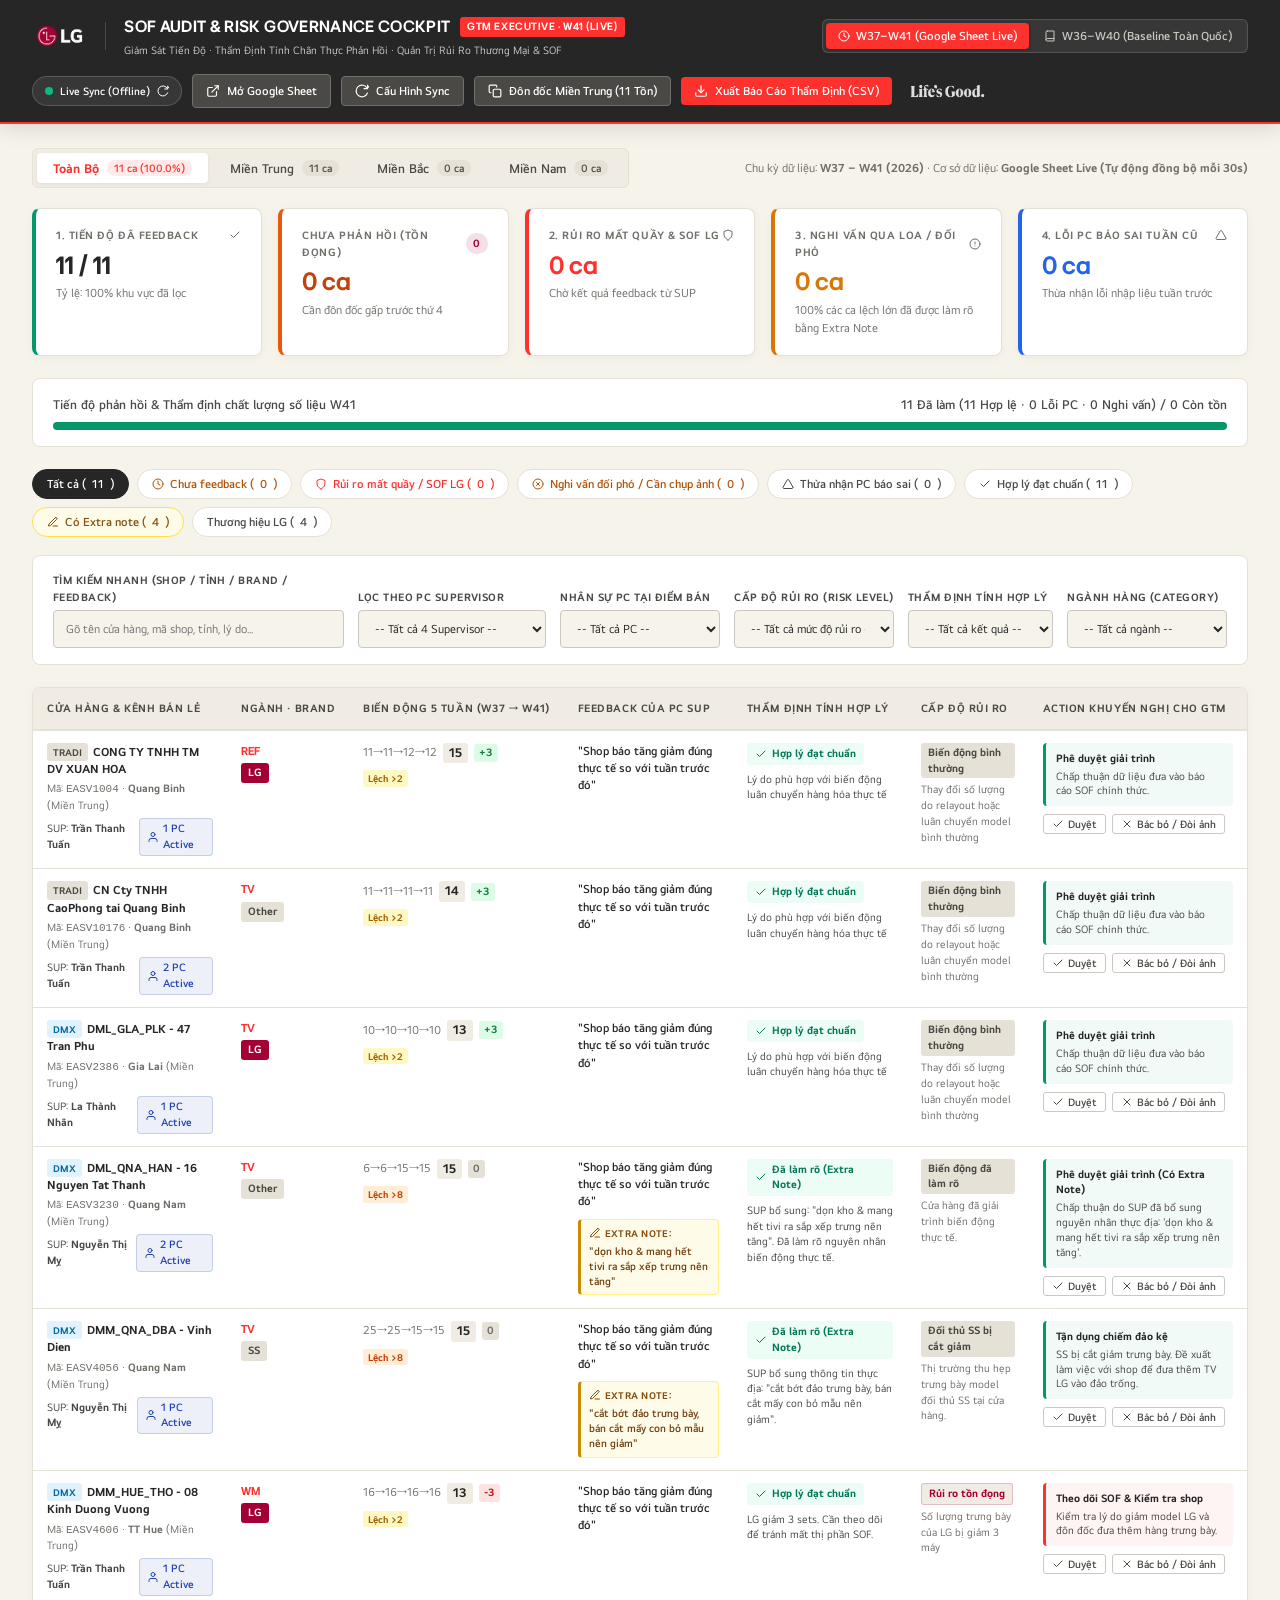
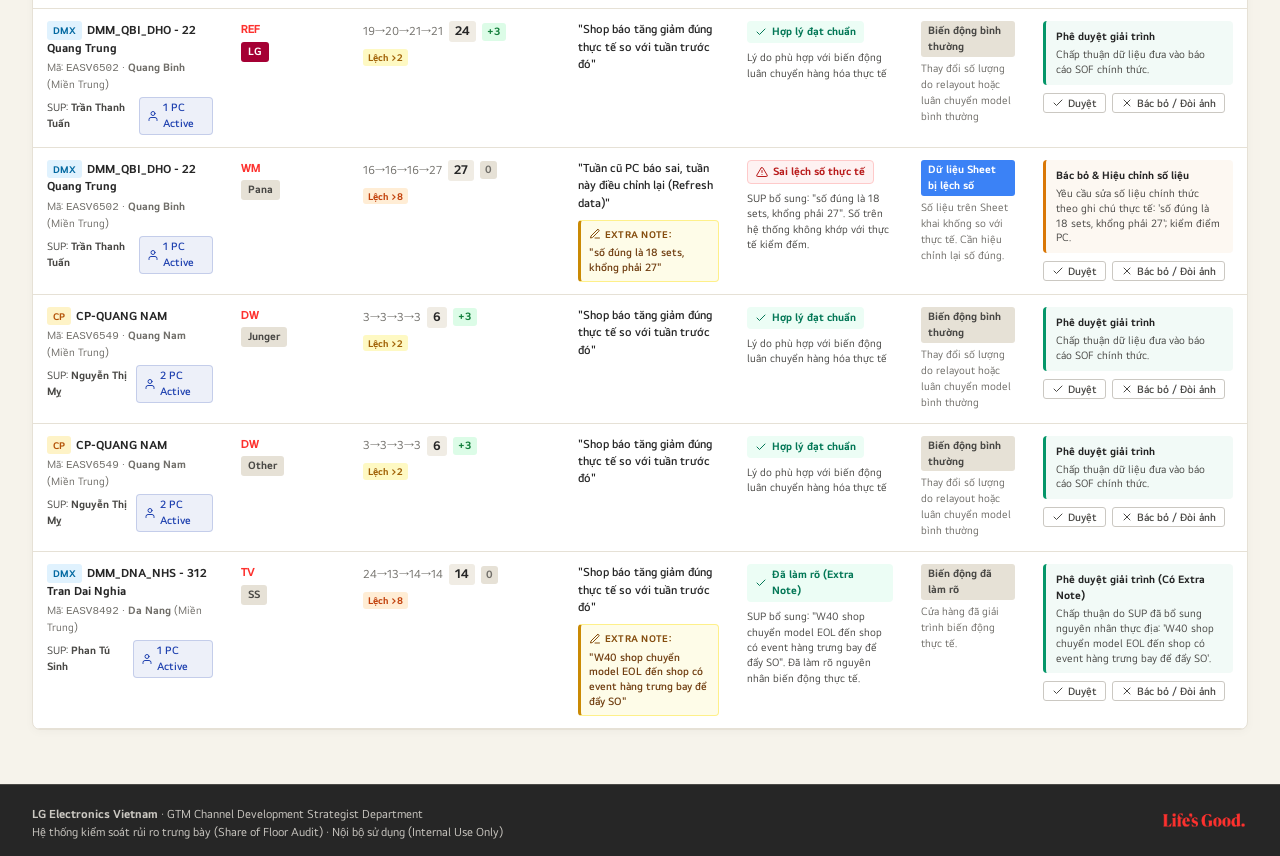
==== app/index.html @ 9df1f2c1 "feat: initial commit of SOF Audit & Risk Governance Cockpit" ====
<!DOCTYPE html>
<html lang="vi">
<head>
  <meta charset="UTF-8">
  <meta name="viewport" content="width=device-width, initial-scale=1.0">
  <title>LG Electronics · SOF Audit & Risk Governance Cockpit</title>
  <link rel="stylesheet" href="assets/lg-tokens.css">
  <style>
    /* -------------------------------------------------------------
       LG Electronics Brand Identity System (BI V5.2)
       Strict implementation based on .agents/skills/lg-brand/
       ------------------------------------------------------------- */

    *, *::before, *::after {
      box-sizing: border-box;
      margin: 0;
      padding: 0;
    }

    body {
      font-family: "LG EI Text", sans-serif;
      background-color: var(--lg-warm-gray-07);
      color: var(--lg-warm-gray-01);
      line-height: 1.5;
      -webkit-font-smoothing: antialiased;
      min-height: 100vh;
      display: flex;
      flex-direction: column;
    }

    /* SVG Icon Utility */
    .icon {
      display: inline-block;
      width: 14px;
      height: 14px;
      stroke-width: 2;
      stroke: currentColor;
      fill: none;
      stroke-linecap: round;
      stroke-linejoin: round;
      vertical-align: middle;
      flex-shrink: 0;
    }

    .icon-sm { width: 12px; height: 12px; }
    .icon-lg { width: 18px; height: 18px; }

    .spinning {
      animation: spin 0.8s linear infinite;
    }

    @keyframes spin {
      100% { transform: rotate(360deg); }
    }

    /* Top Brand Navigation Bar */
    .brand-navbar {
      background: var(--lg-warm-gray-01);
      color: var(--lg-white);
      padding: 14px 32px;
      display: flex;
      align-items: center;
      justify-content: space-between;
      border-bottom: 2px solid var(--lg-active-red);
      position: sticky;
      top: 0;
      z-index: 100;
      box-shadow: 0 4px 20px rgba(0, 0, 0, 0.12);
      gap: 16px;
      flex-wrap: wrap;
    }

    .brand-logo-area {
      display: flex;
      align-items: center;
      gap: 18px;
    }

    .brand-logo-area img.logo-img {
      height: 30px;
      width: auto;
      object-fit: contain;
    }

    .brand-divider {
      width: 1px;
      height: 28px;
      background: var(--lg-warm-gray-03);
      opacity: 0.5;
    }

    .brand-title-group h1 {
      font-family: "LG EI Headline", sans-serif;
      font-size: 17px;
      font-weight: 700;
      letter-spacing: 0.02em;
      display: flex;
      align-items: center;
      gap: 10px;
      color: var(--lg-white);
    }

    .brand-tag {
      background: var(--lg-active-red);
      color: var(--lg-white);
      font-family: "LG EI Headline", sans-serif;
      font-size: 11px;
      font-weight: 700;
      padding: 2px 7px;
      border-radius: 3px;
      text-transform: uppercase;
      letter-spacing: 0.05em;
    }

    .brand-subtitle {
      font-size: 11px;
      color: var(--lg-warm-gray-04);
      margin-top: 2px;
      font-weight: 400;
    }

    /* Cycle Switcher in Navbar */
    .cycle-switcher {
      display: flex;
      align-items: center;
      background: rgba(255, 255, 255, 0.08);
      border: 1px solid rgba(255, 255, 255, 0.15);
      border-radius: 6px;
      padding: 3px;
      gap: 3px;
    }

    .cycle-btn {
      padding: 6px 12px;
      font-size: 12px;
      font-weight: 600;
      border: none;
      background: transparent;
      color: var(--lg-warm-gray-04);
      border-radius: 4px;
      cursor: pointer;
      display: inline-flex;
      align-items: center;
      gap: 6px;
      transition: all 0.18s;
      font-family: "LG EI Text", sans-serif;
    }

    .cycle-btn:hover {
      color: var(--lg-white);
    }

    .cycle-btn.active {
      background: var(--lg-active-red);
      color: var(--lg-white);
      box-shadow: 0 1px 4px rgba(0, 0, 0, 0.25);
    }

    /* Real-Time Live Sync Badge */
    .live-sync-indicator {
      display: inline-flex;
      align-items: center;
      gap: 7px;
      background: rgba(255, 255, 255, 0.08);
      border: 1px solid rgba(255, 255, 255, 0.18);
      padding: 6px 12px;
      border-radius: 20px;
      font-size: 11px;
      font-weight: 600;
      color: var(--lg-white);
      cursor: pointer;
      transition: all 0.2s ease;
      user-select: none;
    }

    .live-sync-indicator:hover {
      background: rgba(255, 255, 255, 0.16);
      border-color: rgba(255, 255, 255, 0.3);
    }

    .live-pulse {
      width: 8px;
      height: 8px;
      background-color: #10b981;
      border-radius: 50%;
      display: inline-block;
      box-shadow: 0 0 0 0 rgba(16, 185, 129, 0.7);
      animation: pulse-green 2s infinite;
    }

    .live-pulse.syncing {
      background-color: #f59e0b;
      box-shadow: 0 0 0 0 rgba(245, 158, 11, 0.7);
    }

    @keyframes pulse-green {
      0% { transform: scale(0.95); box-shadow: 0 0 0 0 rgba(16, 185, 129, 0.7); }
      70% { transform: scale(1); box-shadow: 0 0 0 6px rgba(16, 185, 129, 0); }
      100% { transform: scale(0.95); box-shadow: 0 0 0 0 rgba(16, 185, 129, 0); }
    }

    .top-actions {
      display: flex;
      align-items: center;
      gap: 10px;
      flex-wrap: wrap;
    }

    .nav-slogan {
      height: 18px;
      width: auto;
      object-fit: contain;
      opacity: 0.85;
      margin-left: 6px;
    }

    .btn {
      display: inline-flex;
      align-items: center;
      gap: 7px;
      padding: 7px 13px;
      font-size: 12px;
      font-weight: 600;
      border-radius: 4px;
      cursor: pointer;
      border: none;
      transition: all 0.18s ease;
      font-family: "LG EI Text", sans-serif;
      white-space: nowrap;
      text-decoration: none;
    }

    .btn-primary {
      background: var(--lg-active-red);
      color: var(--lg-white);
    }

    .btn-primary:hover {
      background: #e02421;
    }

    .btn-secondary {
      background: var(--lg-warm-gray-02);
      color: var(--lg-white);
      border: 1px solid var(--lg-warm-gray-03);
    }

    .btn-secondary:hover {
      background: var(--lg-warm-gray-03);
    }

    .btn-outline {
      background: transparent;
      border: 1px solid var(--lg-warm-gray-04);
      color: var(--lg-warm-gray-01);
    }

    .btn-outline:hover {
      background: var(--lg-warm-gray-06);
    }

    /* Main Content Container */
    .container {
      max-width: 1600px;
      width: 100%;
      margin: 0 auto;
      padding: 24px 32px;
      flex: 1;
    }

    /* Regional Progress & Tabs Bar */
    .region-header-row {
      display: flex;
      justify-content: space-between;
      align-items: center;
      margin-bottom: 20px;
      flex-wrap: wrap;
      gap: 16px;
    }

    .region-tabs {
      display: flex;
      gap: 6px;
      background: var(--lg-warm-gray-06);
      padding: 4px;
      border-radius: 6px;
      border: 1px solid var(--lg-warm-gray-05);
    }

    .region-tab-btn {
      padding: 7px 16px;
      font-size: 13px;
      font-weight: 600;
      border-radius: 4px;
      border: none;
      background: transparent;
      color: var(--lg-warm-gray-02);
      cursor: pointer;
      transition: all 0.18s;
      display: flex;
      align-items: center;
      gap: 8px;
      font-family: "LG EI Text", sans-serif;
    }

    .region-tab-btn:hover {
      color: var(--lg-warm-gray-01);
    }

    .region-tab-btn.active {
      background: var(--lg-white);
      color: var(--lg-active-red);
      box-shadow: 0 1px 4px rgba(0, 0, 0, 0.06);
      font-weight: 700;
    }

    .badge-count {
      padding: 2px 7px;
      border-radius: 10px;
      font-size: 11px;
      background: var(--lg-warm-gray-05);
      color: var(--lg-warm-gray-02);
      font-weight: 600;
    }

    .region-tab-btn.active .badge-count {
      background: rgba(253, 49, 46, 0.1);
      color: var(--lg-active-red);
    }

    .badge-alert {
      background: rgba(165, 0, 52, 0.12);
      color: var(--lg-red);
      font-weight: 700;
    }

    /* 4 Governance Pillar KPI Cards */
    .kpi-grid {
      display: grid;
      grid-template-columns: repeat(auto-fit, minmax(230px, 1fr));
      gap: 16px;
      margin-bottom: 22px;
    }

    .kpi-card {
      background: var(--lg-white);
      border-radius: 8px;
      padding: 18px 20px;
      box-shadow: 0 2px 8px rgba(0, 0, 0, 0.04);
      border: 1px solid var(--lg-warm-gray-05);
      border-left: 4px solid var(--lg-warm-gray-04);
      transition: transform 0.18s, box-shadow 0.18s;
      cursor: pointer;
    }

    .kpi-card:hover {
      transform: translateY(-2px);
      box-shadow: 0 6px 16px rgba(0, 0, 0, 0.08);
    }

    .kpi-card.kpi-progress { border-left-color: #059669; }
    .kpi-card.kpi-pending { border-left-color: #ea580c; }
    .kpi-card.kpi-critical { border-left-color: var(--lg-active-red); }
    .kpi-card.kpi-suspicious { border-left-color: #d97706; }
    .kpi-card.kpi-pc-error { border-left-color: #2563eb; }

    .kpi-label {
      font-size: 11px;
      text-transform: uppercase;
      font-weight: 700;
      color: var(--lg-warm-gray-03);
      letter-spacing: 0.05em;
      display: flex;
      justify-content: space-between;
      align-items: center;
      margin-bottom: 8px;
    }

    .kpi-value {
      font-family: "LG EI Headline", sans-serif;
      font-size: 26px;
      font-weight: 700;
      color: var(--lg-warm-gray-01);
      line-height: 1.1;
      margin-bottom: 4px;
    }

    .kpi-subtext {
      font-size: 12px;
      color: var(--lg-warm-gray-03);
    }

    /* Overall Progress Bar */
    .progress-section {
      background: var(--lg-white);
      border: 1px solid var(--lg-warm-gray-05);
      border-radius: 8px;
      padding: 16px 20px;
      margin-bottom: 22px;
    }

    .progress-header {
      display: flex;
      justify-content: space-between;
      align-items: center;
      font-size: 13px;
      font-weight: 600;
      margin-bottom: 8px;
      color: var(--lg-warm-gray-02);
    }

    .progress-bar-bg {
      height: 8px;
      background: var(--lg-warm-gray-05);
      border-radius: 4px;
      overflow: hidden;
      display: flex;
    }

    .progress-bar-fill-done {
      background: #059669;
      height: 100%;
      transition: width 0.4s ease;
    }

    .progress-bar-fill-suspicious {
      background: #d97706;
      height: 100%;
      transition: width 0.4s ease;
    }

    /* Quick Filter Action Pills */
    .quick-pills-row {
      display: flex;
      gap: 8px;
      margin-bottom: 18px;
      flex-wrap: wrap;
      align-items: center;
    }

    .pill-btn {
      padding: 7px 14px;
      border-radius: 20px;
      font-size: 12px;
      font-weight: 600;
      background: var(--lg-white);
      border: 1px solid var(--lg-warm-gray-05);
      color: var(--lg-warm-gray-02);
      cursor: pointer;
      display: inline-flex;
      align-items: center;
      gap: 6px;
      transition: all 0.16s ease;
      font-family: "LG EI Text", sans-serif;
    }

    .pill-btn:hover {
      border-color: var(--lg-warm-gray-03);
      color: var(--lg-warm-gray-01);
    }

    .pill-btn.active {
      background: var(--lg-warm-gray-01);
      color: var(--lg-white);
      border-color: var(--lg-warm-gray-01);
    }

    .pill-warning { color: #b45309; }
    .pill-danger { color: var(--lg-active-red); }

    /* Filter Controls Section */
    .filter-panel {
      background: var(--lg-white);
      border: 1px solid var(--lg-warm-gray-05);
      border-radius: 8px;
      padding: 16px 20px;
      margin-bottom: 22px;
      display: grid;
      grid-template-columns: 2fr 1.3fr 1.1fr 1.1fr 1fr 1.1fr;
      gap: 14px;
      align-items: end;
    }

    .filter-group {
      display: flex;
      flex-direction: column;
      gap: 5px;
    }

    .filter-label {
      font-size: 11px;
      font-weight: 700;
      color: var(--lg-warm-gray-02);
      text-transform: uppercase;
      letter-spacing: 0.04em;
    }

    .filter-input, .filter-select {
      height: 38px;
      padding: 0 12px;
      border: 1px solid var(--lg-warm-gray-04);
      border-radius: 4px;
      font-size: 12px;
      font-family: "LG EI Text", sans-serif;
      background: var(--lg-warm-gray-07);
      color: var(--lg-warm-gray-01);
      outline: none;
      transition: border-color 0.18s;
      width: 100%;
    }

    .filter-input:focus, .filter-select:focus {
      border-color: var(--lg-active-red);
      background: var(--lg-white);
    }

    /* Sup Focus Banner */
    .sup-focus-banner {
      background: linear-gradient(135deg, var(--lg-warm-gray-01) 0%, #3a3937 100%);
      color: var(--lg-white);
      padding: 16px 22px;
      border-radius: 8px;
      margin-bottom: 20px;
      display: none;
      justify-content: space-between;
      align-items: center;
      border-left: 5px solid var(--lg-active-red);
      gap: 16px;
      flex-wrap: wrap;
    }

    .sup-focus-banner h2 {
      font-family: "LG EI Headline", sans-serif;
      font-size: 16px;
      font-weight: 700;
      display: flex;
      align-items: center;
      gap: 10px;
    }

    .sup-focus-banner p {
      font-size: 12px;
      color: var(--lg-warm-gray-04);
      margin-top: 3px;
    }

    .sup-action-buttons {
      display: flex;
      gap: 10px;
    }

    /* Main Table */
    .table-container {
      background: var(--lg-white);
      border: 1px solid var(--lg-warm-gray-05);
      border-radius: 8px;
      overflow: hidden;
      box-shadow: 0 2px 10px rgba(0, 0, 0, 0.03);
    }

    .action-table {
      width: 100%;
      border-collapse: collapse;
      font-size: 12px;
      text-align: left;
    }

    .action-table thead th {
      background: var(--lg-warm-gray-06);
      color: var(--lg-warm-gray-02);
      font-size: 11px;
      text-transform: uppercase;
      font-weight: 700;
      letter-spacing: 0.05em;
      padding: 12px 14px;
      border-bottom: 2px solid var(--lg-warm-gray-05);
      white-space: nowrap;
    }

    .action-table tbody tr {
      border-bottom: 1px solid var(--lg-warm-gray-05);
      transition: background-color 0.15s;
    }

    .action-table tbody tr:hover {
      background-color: var(--lg-warm-gray-07);
    }

    .action-table td {
      padding: 12px 14px;
      vertical-align: top;
      color: var(--lg-warm-gray-01);
      line-height: 1.45;
    }

    .row-critical {
      background-color: rgba(253, 49, 46, 0.03);
      border-left: 3px solid var(--lg-active-red);
    }

    .row-suspicious {
      background-color: rgba(217, 119, 6, 0.03);
      border-left: 3px solid #d97706;
    }

    /* Badges & Elements */
    .dealer-badge {
      display: inline-block;
      font-size: 10px;
      font-weight: 700;
      padding: 2px 6px;
      border-radius: 3px;
      margin-right: 5px;
      text-transform: uppercase;
      background: var(--lg-warm-gray-05);
      color: var(--lg-warm-gray-02);
    }

    .dealer-dmx { background: #e0f2fe; color: #0369a1; }
    .dealer-cp { background: #fef3c7; color: #b45309; }
    .dealer-mm { background: #fce7f3; color: #be185d; }
    .dealer-vhc { background: #ede9fe; color: #6d28d9; }

    .brand-pill {
      font-size: 11px;
      font-weight: 700;
      padding: 2px 7px;
      border-radius: 3px;
      display: inline-block;
    }

    .brand-lg {
      background: var(--lg-red);
      color: var(--lg-white);
    }

    .brand-competitor {
      background: var(--lg-warm-gray-05);
      color: var(--lg-warm-gray-02);
    }

    .badge-pc {
      display: inline-flex;
      align-items: center;
      gap: 4px;
      font-size: 11px;
      font-weight: 600;
      padding: 2px 7px;
      border-radius: 4px;
    }

    .badge-pc-active {
      background: rgba(30, 64, 175, 0.08);
      color: #1e40af;
      border: 1px solid rgba(30, 64, 175, 0.2);
    }

    .badge-pc-zero {
      background: var(--lg-warm-gray-06);
      color: var(--lg-warm-gray-03);
      border: 1px solid var(--lg-warm-gray-05);
    }

    .trend-numbers {
      font-family: "LG EI Text", monospace;
      font-size: 12px;
      color: var(--lg-warm-gray-02);
      display: flex;
      align-items: center;
      gap: 6px;
      margin-bottom: 4px;
    }

    .trend-history {
      color: var(--lg-warm-gray-03);
    }

    .trend-current {
      font-weight: 700;
      font-size: 13px;
      color: var(--lg-warm-gray-01);
      background: var(--lg-warm-gray-06);
      padding: 1px 6px;
      border-radius: 3px;
    }

    .delta-badge {
      font-size: 11px;
      font-weight: 700;
      padding: 1px 5px;
      border-radius: 3px;
    }

    .delta-drop { background: #fee2e2; color: #b91c1c; }
    .delta-gain { background: #dcfce7; color: #15803d; }
    .delta-neutral { background: var(--lg-warm-gray-05); color: var(--lg-warm-gray-03); }

    .flag-badge {
      display: inline-block;
      font-size: 10px;
      font-weight: 700;
      padding: 1px 5px;
      border-radius: 3px;
      margin-top: 3px;
    }

    .flag-zero { background: #fee2e2; color: #b91c1c; }
    .flag-diff8 { background: #ffedd5; color: #c2410c; }
    .flag-diff2 { background: #fef9c3; color: #a16207; }

    .tag-validity {
      display: inline-flex;
      align-items: center;
      gap: 5px;
      font-size: 11px;
      font-weight: 700;
      padding: 3px 8px;
      border-radius: 4px;
      margin-bottom: 4px;
    }

    .tag-plausible { background: #ecfdf5; color: #047857; }
    .tag-suspicious { background: #fffbeb; color: #b45309; border: 1px solid #fde68a; }
    .tag-pc-error { background: #fef2f2; color: #b91c1c; }
    .tag-pending { background: var(--lg-warm-gray-06); color: var(--lg-warm-gray-03); }

    .tag-risk {
      display: inline-flex;
      align-items: center;
      gap: 4px;
      font-size: 11px;
      font-weight: 700;
      padding: 2px 7px;
      border-radius: 3px;
    }

    .risk-p0 { background: var(--lg-active-red); color: var(--lg-white); }
    .risk-p1-comm { background: #ea580c; color: var(--lg-white); }
    .risk-p1-susp { background: #f59e0b; color: var(--lg-white); }
    .risk-p2-op { background: #3b82f6; color: var(--lg-white); }
    .risk-p3-norm { background: var(--lg-warm-gray-05); color: var(--lg-warm-gray-02); }

    .action-box {
      background: var(--lg-warm-gray-07);
      border-left: 3px solid var(--lg-warm-gray-04);
      padding: 8px 10px;
      border-radius: 4px;
      font-size: 11px;
    }

    .action-box.action-kam { border-left-color: var(--lg-active-red); background: rgba(253, 49, 46, 0.05); }
    .action-box.action-audit { border-left-color: #d97706; background: rgba(217, 119, 6, 0.05); }
    .action-box.action-coach { border-left-color: #2563eb; background: rgba(37, 99, 235, 0.05); }
    .action-box.action-push { border-left-color: #ea580c; background: rgba(234, 88, 12, 0.05); }
    .action-box.action-accept { border-left-color: #059669; background: rgba(5, 150, 105, 0.05); }

    .action-title {
      font-weight: 700;
      margin-bottom: 2px;
      display: flex;
      align-items: center;
      gap: 5px;
    }

    .action-detail {
      color: var(--lg-warm-gray-02);
      line-height: 1.35;
    }

    .decision-buttons {
      display: flex;
      gap: 6px;
      margin-top: 8px;
    }

    .btn-xs {
      padding: 3px 8px;
      font-size: 11px;
      font-weight: 600;
      border-radius: 3px;
      cursor: pointer;
      border: 1px solid var(--lg-warm-gray-04);
      background: var(--lg-white);
      color: var(--lg-warm-gray-02);
      transition: all 0.15s;
      font-family: "LG EI Text", sans-serif;
      display: inline-flex;
      align-items: center;
      gap: 4px;
    }

    .btn-xs:hover {
      background: var(--lg-warm-gray-06);
      color: var(--lg-warm-gray-01);
    }

    .btn-xs.btn-approved {
      background: #ecfdf5;
      color: #047857;
      border-color: #a7f3d0;
    }

    .btn-xs.btn-rejected {
      background: #fff1f2;
      color: #be123c;
      border-color: #fecdd3;
    }

    /* Modal for Google Sheet Sync */
    .modal-overlay {
      position: fixed;
      inset: 0;
      background: rgba(0, 0, 0, 0.5);
      display: none;
      align-items: center;
      justify-content: center;
      z-index: 1000;
      backdrop-filter: blur(2px);
    }

    .modal-box {
      background: var(--lg-white);
      border-radius: 8px;
      max-width: 560px;
      width: 90%;
      padding: 24px;
      box-shadow: 0 10px 30px rgba(0, 0, 0, 0.2);
      border-top: 4px solid var(--lg-active-red);
    }

    .modal-title {
      font-family: "LG EI Headline", sans-serif;
      font-size: 16px;
      font-weight: 700;
      margin-bottom: 12px;
      display: flex;
      align-items: center;
      gap: 8px;
      color: var(--lg-warm-gray-01);
    }

    .modal-body {
      font-size: 13px;
      color: var(--lg-warm-gray-02);
      line-height: 1.5;
      margin-bottom: 20px;
    }

    .modal-code-box {
      background: var(--lg-warm-gray-06);
      border: 1px solid var(--lg-warm-gray-05);
      border-radius: 4px;
      padding: 10px 12px;
      font-family: monospace;
      font-size: 12px;
      margin: 10px 0;
      color: var(--lg-warm-gray-01);
    }

    .modal-actions {
      display: flex;
      justify-content: flex-end;
      gap: 10px;
    }

    /* Footer */
    .brand-footer {
      background: var(--lg-warm-gray-01);
      color: var(--lg-warm-gray-04);
      padding: 20px 32px;
      border-top: 1px solid var(--lg-warm-gray-02);
      display: flex;
      justify-content: space-between;
      align-items: center;
      font-size: 12px;
      margin-top: 30px;
    }

    .footer-slogan img {
      height: 20px;
      width: auto;
      object-fit: contain;
    }

    /* Toast Notification */
    .toast-notification {
      position: fixed;
      bottom: 28px;
      right: 28px;
      background: var(--lg-warm-gray-01);
      color: var(--lg-white);
      padding: 14px 20px;
      border-radius: 6px;
      box-shadow: 0 8px 24px rgba(0, 0, 0, 0.25);
      border-left: 4px solid var(--lg-active-red);
      font-size: 13px;
      display: none;
      z-index: 1000;
      animation: fadeIn 0.25s;
    }

    /* Extra Note Badge Callout (Desktop Table) */
    .extra-note-badge-box {
      margin-top: 8px;
      background: #fefce8;
      border: 1px solid #fef08a;
      border-left: 3px solid #ca8a04;
      border-radius: 4px;
      padding: 6px 8px;
      font-size: 11px;
    }

    .extra-note-tag {
      display: inline-flex;
      align-items: center;
      gap: 4px;
      font-weight: 700;
      text-transform: uppercase;
      color: #854d0e;
      font-size: 10px;
      letter-spacing: 0.03em;
      margin-bottom: 2px;
    }

    .extra-note-text {
      font-weight: 600;
      color: #713f12;
      line-height: 1.35;
      display: block;
    }

    /* -------------------------------------------------------------
       Mobile & Phone Viewport Optimizations (<= 768px)
       ------------------------------------------------------------- */
    .mobile-view-toggle {
      display: none;
    }

    .mobile-cards-list {
      display: none;
    }

    /* Mobile Card Styles */
    .mobile-card {
      background: var(--lg-white);
      border: 1px solid var(--lg-warm-gray-05);
      border-left: 4px solid var(--lg-warm-gray-04);
      border-radius: 8px;
      padding: 14px;
      box-shadow: 0 2px 8px rgba(0, 0, 0, 0.04);
      display: flex;
      flex-direction: column;
      gap: 10px;
      transition: all 0.15s ease;
    }

    .mobile-card.mcard-p0 {
      border-left-color: var(--lg-active-red);
      background: linear-gradient(180deg, rgba(253, 49, 46, 0.02) 0%, #ffffff 100%);
    }

    .mobile-card.mcard-suspicious {
      border-left-color: #d97706;
      background: linear-gradient(180deg, rgba(217, 119, 6, 0.02) 0%, #ffffff 100%);
    }

    .mobile-card.mcard-pc-error {
      border-left-color: #2563eb;
      background: linear-gradient(180deg, rgba(37, 99, 235, 0.02) 0%, #ffffff 100%);
    }

    .mobile-card.mcard-plausible {
      border-left-color: #059669;
    }

    .mcard-header {
      display: flex;
      justify-content: space-between;
      align-items: flex-start;
      gap: 8px;
    }

    .mcard-store-title {
      font-size: 13px;
      font-weight: 700;
      color: var(--lg-warm-gray-01);
      line-height: 1.35;
    }

    .mcard-store-sub {
      font-size: 11px;
      color: var(--lg-warm-gray-03);
      margin-top: 3px;
    }

    .mcard-metrics-row {
      display: flex;
      justify-content: space-between;
      align-items: center;
      background: var(--lg-warm-gray-07);
      padding: 8px 10px;
      border-radius: 6px;
      gap: 8px;
      flex-wrap: wrap;
    }

    .mcard-cat-brand {
      display: flex;
      align-items: center;
      gap: 6px;
    }

    .mcard-cat {
      font-family: "LG EI Headline", sans-serif;
      font-weight: 700;
      font-size: 13px;
      color: var(--lg-active-red);
    }

    .mcard-sup-row {
      font-size: 11px;
      color: var(--lg-warm-gray-02);
      display: flex;
      align-items: center;
      gap: 6px;
    }

    .mcard-feedback-box {
      background: var(--lg-warm-gray-06);
      border-radius: 6px;
      padding: 8px 10px;
      border: 1px solid var(--lg-warm-gray-05);
    }

    .mcard-feedback-label {
      font-size: 10px;
      font-weight: 700;
      text-transform: uppercase;
      color: var(--lg-warm-gray-03);
      margin-bottom: 3px;
      letter-spacing: 0.03em;
    }

    .mcard-feedback-content {
      font-size: 12px;
      font-weight: 600;
      color: var(--lg-warm-gray-01);
      line-height: 1.4;
    }

    .mcard-extra-note-box {
      background: #fefce8;
      border: 1px solid #fef08a;
      border-left: 3px solid #ca8a04;
      border-radius: 6px;
      padding: 8px 10px;
    }

    .mcard-extra-note-label {
      display: inline-flex;
      align-items: center;
      gap: 4px;
      font-size: 10px;
      font-weight: 700;
      text-transform: uppercase;
      color: #854d0e;
      margin-bottom: 3px;
      letter-spacing: 0.03em;
    }

    .mcard-extra-note-content {
      font-size: 12px;
      font-weight: 600;
      color: #713f12;
      line-height: 1.4;
    }

    .mcard-eval-tags {
      display: flex;
      gap: 6px;
      flex-wrap: wrap;
      align-items: center;
    }

    .mcard-eval-desc {
      font-size: 11px;
      color: var(--lg-warm-gray-02);
      line-height: 1.35;
    }

    .mcard-action-box {
      border-radius: 6px;
      padding: 8px 10px;
    }

    .mcard-decision-bar {
      display: flex;
      gap: 8px;
      align-items: center;
      padding-top: 4px;
      border-top: 1px dashed var(--lg-warm-gray-05);
      flex-wrap: wrap;
    }

    .btn-touch {
      flex: 1;
      min-height: 38px;
      padding: 8px 12px;
      font-size: 12px;
      font-weight: 600;
      border-radius: 6px;
      border: 1px solid var(--lg-warm-gray-04);
      background: var(--lg-white);
      color: var(--lg-warm-gray-02);
      cursor: pointer;
      display: inline-flex;
      align-items: center;
      justify-content: center;
      gap: 6px;
      transition: all 0.15s;
      font-family: "LG EI Text", sans-serif;
      touch-action: manipulation;
    }

    .btn-touch:active {
      transform: scale(0.98);
    }

    .btn-touch.btn-approved {
      background: #ecfdf5;
      color: #047857;
      border-color: #a7f3d0;
      font-weight: 700;
    }

    .btn-touch.btn-rejected {
      background: #fff1f2;
      color: #be123c;
      border-color: #fecdd3;
      font-weight: 700;
    }

    @media (max-width: 768px) {
      .brand-navbar {
        padding: 10px 12px;
        gap: 10px;
        flex-direction: column;
        align-items: stretch;
      }

      .brand-logo-area {
        justify-content: space-between;
        width: 100%;
        gap: 8px;
      }

      .brand-logo-area img.logo-img {
        height: 24px;
      }

      .brand-divider {
        height: 20px;
        margin: 0 2px;
      }

      .brand-title-group h1 {
        font-size: 12px;
        gap: 6px;
        flex-wrap: wrap;
      }

      .brand-tag {
        font-size: 9px;
        padding: 1px 5px;
      }

      .brand-subtitle {
        display: none;
      }

      .cycle-switcher {
        width: 100%;
        justify-content: center;
      }

      .cycle-btn {
        flex: 1;
        justify-content: center;
        padding: 7px 6px;
        font-size: 11px;
      }

      .top-actions {
        width: 100%;
        display: flex;
        overflow-x: auto;
        flex-wrap: nowrap;
        -webkit-overflow-scrolling: touch;
        scrollbar-width: none;
        gap: 6px;
        padding-bottom: 2px;
      }

      .top-actions::-webkit-scrollbar {
        display: none;
      }

      .top-actions .btn,
      .top-actions .live-sync-indicator {
        flex-shrink: 0;
        padding: 6px 10px;
        font-size: 11px;
      }

      .nav-slogan {
        display: none;
      }

      .container {
        padding: 12px 10px;
      }

      .region-header-row {
        flex-direction: column;
        align-items: stretch;
        gap: 8px;
        margin-bottom: 12px;
      }

      .region-tabs {
        overflow-x: auto;
        flex-wrap: nowrap;
        -webkit-overflow-scrolling: touch;
        scrollbar-width: none;
        padding: 3px;
        width: 100%;
      }

      .region-tabs::-webkit-scrollbar {
        display: none;
      }

      .region-tab-btn {
        flex-shrink: 0;
        white-space: nowrap;
        padding: 6px 12px;
        font-size: 12px;
      }

      #cycleMetaInfo {
        font-size: 11px;
        line-height: 1.4;
      }

      .kpi-grid {
        grid-template-columns: 1fr 1fr;
        gap: 8px;
        margin-bottom: 12px;
      }

      .kpi-card {
        padding: 12px 12px;
      }

      .kpi-card.kpi-progress {
        grid-column: span 2;
      }

      .kpi-label {
        font-size: 10px;
        margin-bottom: 4px;
      }

      .kpi-value {
        font-size: 20px;
        margin-bottom: 2px;
      }

      .kpi-subtext {
        font-size: 10px;
        line-height: 1.3;
      }

      .progress-section {
        padding: 12px 12px;
        margin-bottom: 12px;
      }

      .progress-header {
        flex-direction: column;
        align-items: flex-start;
        gap: 4px;
        font-size: 12px;
      }

      #progressBarLabel {
        font-size: 11px;
      }

      .quick-pills-row {
        overflow-x: auto;
        flex-wrap: nowrap;
        -webkit-overflow-scrolling: touch;
        scrollbar-width: none;
        gap: 6px;
        padding-bottom: 6px;
        margin-bottom: 12px;
      }

      .quick-pills-row::-webkit-scrollbar {
        display: none;
      }

      .pill-btn {
        flex-shrink: 0;
        white-space: nowrap;
        padding: 6px 11px;
        font-size: 11px;
      }

      .filter-panel {
        grid-template-columns: 1fr 1fr;
        gap: 8px;
        padding: 12px 12px;
        margin-bottom: 14px;
      }

      .filter-panel .filter-group:nth-child(1),
      .filter-panel .filter-group:nth-child(2) {
        grid-column: span 2;
      }

      .filter-label {
        font-size: 10px;
      }

      .filter-input, .filter-select {
        height: 38px;
        font-size: 12px;
      }

      .sup-focus-banner {
        padding: 12px 14px;
        flex-direction: column;
        align-items: flex-start;
        gap: 10px;
      }

      .sup-action-buttons {
        width: 100%;
        flex-direction: column;
      }

      .sup-action-buttons .btn {
        width: 100%;
        justify-content: center;
      }

      .mobile-view-toggle {
        display: flex;
        align-items: center;
        justify-content: space-between;
        background: var(--lg-warm-gray-06);
        padding: 6px 10px;
        border-radius: 6px;
        margin-bottom: 10px;
        font-size: 11px;
        font-weight: 600;
        color: var(--lg-warm-gray-02);
      }

      .mobile-toggle-btn {
        padding: 5px 10px;
        font-size: 11px;
        font-weight: 600;
        border-radius: 4px;
        border: none;
        background: transparent;
        color: var(--lg-warm-gray-02);
        cursor: pointer;
        display: inline-flex;
        align-items: center;
        gap: 5px;
        transition: all 0.15s;
        font-family: "LG EI Text", sans-serif;
      }

      .mobile-toggle-btn.active {
        background: var(--lg-white);
        color: var(--lg-active-red);
        box-shadow: 0 1px 3px rgba(0, 0, 0, 0.08);
      }

      .table-container.mobile-card-mode {
        background: transparent;
        border: none;
        box-shadow: none;
        overflow: visible;
      }

      .table-container.mobile-card-mode .action-table {
        display: none;
      }

      .table-container.mobile-card-mode .mobile-cards-list {
        display: flex;
        flex-direction: column;
        gap: 12px;
      }

      .table-container.mobile-table-mode {
        background: var(--lg-white);
        border: 1px solid var(--lg-warm-gray-05);
        border-radius: 8px;
        overflow-x: auto;
        -webkit-overflow-scrolling: touch;
        box-shadow: 0 2px 10px rgba(0, 0, 0, 0.03);
      }

      .table-container.mobile-table-mode .action-table {
        display: table;
        min-width: 960px;
      }

      .table-container.mobile-table-mode .mobile-cards-list {
        display: none;
      }

      .brand-footer {
        flex-direction: column;
        text-align: center;
        gap: 12px;
        padding: 18px 12px;
      }

      .brand-footer .footer-left {
        font-size: 11px;
        line-height: 1.4;
      }

      .footer-slogan img {
        height: 18px;
      }

      .modal-box {
        width: 94%;
        padding: 18px 16px;
      }

      .toast-notification {
        right: 16px;
        left: 16px;
        bottom: 16px;
        font-size: 12px;
        padding: 12px 14px;
        text-align: center;
      }
    }
  </style>
</head>
<body>

  <!-- LG Brand Header Navigation -->
  <header class="brand-navbar">
    <div class="brand-logo-area">
      <img src="assets/logo/LGE_Logo_HeritageRed_White_RGB.png" alt="LG Logo" class="logo-img">
      <div class="brand-divider"></div>
      <div class="brand-title-group">
        <h1>
          SOF AUDIT & RISK GOVERNANCE COCKPIT
          <span class="brand-tag" id="cycleBadge">GTM EXECUTIVE · W41 (LIVE)</span>
        </h1>
        <div class="brand-subtitle">
          Giám Sát Tiến Độ · Thẩm Định Tính Chân Thực Phản Hồi · Quản Trị Rủi Ro Thương Mại & SOF
        </div>
      </div>
    </div>

    <!-- Cycle Switcher (W41 Live vs W40 Baseline) -->
    <div class="cycle-switcher">
      <button class="cycle-btn active" id="btnCycleW41" onclick="switchCycle('W41')">
        <svg class="icon icon-sm" viewBox="0 0 24 24"><circle cx="12" cy="12" r="10"/><polyline points="12 6 12 12 16 14"/></svg>
        W37–W41 (Google Sheet Live)
      </button>
      <button class="cycle-btn" id="btnCycleW40" onclick="switchCycle('W40')">
        <svg class="icon icon-sm" viewBox="0 0 24 24"><path d="M4 19.5A2.5 2.5 0 0 1 6.5 17H20"/><path d="M6.5 2H20v20H6.5A2.5 2.5 0 0 1 4 19.5v-15A2.5 2.5 0 0 1 6.5 2z"/></svg>
        W36–W40 (Baseline Toàn Quốc)
      </button>
    </div>

    <!-- Executive Action Bar with Real-Time Live Sync -->
    <div class="top-actions">
      <!-- Live Sync Real-time Pill -->
      <div class="live-sync-indicator" id="liveSyncBadge" onclick="fetchGoogleSheetLive(false)" title="Click để đồng bộ ngay lập tức">
        <span class="live-pulse" id="livePulseDot"></span>
        <span id="liveSyncText">Live Sync: Bật</span>
        <svg class="icon icon-sm" id="liveSyncIcon" viewBox="0 0 24 24"><path d="M21.5 2v6h-6M21.34 15.57a10 10 0 1 1-.57-8.38l5.67-5.67"/></svg>
      </div>

      <a href="https://docs.google.com/spreadsheets/d/1mpArbb5ShJqtWfgC8yB7pVv70tcTXK7XYKnxGWSGaws/edit?usp=sharing" target="_blank" class="btn btn-secondary">
        <svg class="icon" viewBox="0 0 24 24"><path d="M18 13v6a2 2 0 0 1-2 2H5a2 2 0 0 1-2-2V8a2 2 0 0 1 2-2h6"/><polyline points="15 3 21 3 21 9"/><line x1="10" y1="14" x2="21" y2="3"/></svg>
        Mở Google Sheet
      </a>
      <button class="btn btn-secondary" onclick="openSyncModal()">
        <svg class="icon" viewBox="0 0 24 24"><path d="M21.5 2v6h-6M21.34 15.57a10 10 0 1 1-.57-8.38l5.67-5.67"/></svg>
        Cấu Hình Sync
      </button>
      <button class="btn btn-secondary" id="btnUrgentPush" onclick="copyRegionalUrgentSummary()">
        <svg class="icon" viewBox="0 0 24 24"><rect x="9" y="9" width="13" height="13" rx="2" ry="2"/><path d="M5 15H4a2 2 0 0 1-2-2V4a2 2 0 0 1 2-2h9a2 2 0 0 1 2 2v1"/></svg>
        <span id="btnUrgentPushText">Đôn đốc Miền Trung (11 Tồn)</span>
      </button>
      <button class="btn btn-primary" onclick="exportAuditReportCSV()">
        <svg class="icon" viewBox="0 0 24 24"><path d="M21 15v4a2 2 0 0 1-2 2H5a2 2 0 0 1-2-2v-4"/><polyline points="7 10 12 15 17 10"/><line x1="12" y1="15" x2="12" y2="3"/></svg>
        Xuất Báo Cáo Thẩm Định (CSV)
      </button>
      <img src="assets/slogan/LGE_Electronics_Slogan_Horizontal_Mono_White_RGB.png" alt="Life's Good" class="nav-slogan">
    </div>
  </header>

  <main class="container">

    <!-- Regional Breakdown Selector -->
    <section class="region-header-row">
      <div class="region-tabs" id="regionTabs">
        <button class="region-tab-btn active" onclick="setRegionFilter('ALL')">
          Toàn Bộ <span class="badge-count" id="badgeAll">11 ca</span>
        </button>
        <button class="region-tab-btn" onclick="setRegionFilter('Middle')">
          Miền Trung <span class="badge-count" id="badgeMiddle">11 ca</span>
        </button>
        <button class="region-tab-btn" onclick="setRegionFilter('North')">
          Miền Bắc <span class="badge-count" id="badgeNorth">0 ca</span>
        </button>
        <button class="region-tab-btn" onclick="setRegionFilter('South')">
          Miền Nam <span class="badge-count" id="badgeSouth">0 ca</span>
        </button>
      </div>

      <div style="font-size: 12px; color: var(--lg-warm-gray-03);" id="cycleMetaInfo">
        Chu kỳ dữ liệu: <strong>W37 – W41 (2026)</strong> · Cơ sở dữ liệu: <strong>Google Sheet Live (Tự động đồng bộ mỗi 30s)</strong>
      </div>
    </section>

    <!-- 4 Governance Pillar KPI Cards -->
    <section class="kpi-grid">
      <div class="kpi-card kpi-progress" onclick="setQuickPill('ALL')">
        <div class="kpi-label">
          <span>1. Tiến Độ Đã Feedback</span>
          <svg class="icon icon-sm" viewBox="0 0 24 24"><polyline points="20 6 9 17 4 12"/></svg>
        </div>
        <div class="kpi-value" id="kpiDoneCount">0 / 11</div>
        <div class="kpi-subtext" id="kpiDonePercent">Tỷ lệ: 0% khu vực đã lọc</div>
      </div>

      <div class="kpi-card kpi-pending" onclick="setQuickPill('PENDING')">
        <div class="kpi-label">
          <span>Chưa Phản Hồi (Tồn Đọng)</span>
          <span class="badge-count badge-alert" id="kpiPendingBadge">11</span>
        </div>
        <div class="kpi-value" style="color: #c2410c;" id="kpiPendingCount">11 ca</div>
        <div class="kpi-subtext">Cần đôn đốc gấp trước thứ 4</div>
      </div>

      <div class="kpi-card kpi-critical" onclick="setQuickPill('COMMERCIAL_RISK')">
        <div class="kpi-label">
          <span>2. Rủi Ro Mất Quầy & SOF LG</span>
          <svg class="icon icon-sm" viewBox="0 0 24 24"><path d="M12 22s8-4 8-10V5l-8-3-8 3v7c0 6 8 10 8 10z"/></svg>
        </div>
        <div class="kpi-value" style="color: var(--lg-active-red);" id="kpiRiskP0">0 ca</div>
        <div class="kpi-subtext" id="kpiRiskSubtext">Chờ kết quả feedback từ SUP</div>
      </div>

      <div class="kpi-card kpi-suspicious" onclick="setQuickPill('SUSPICIOUS')">
        <div class="kpi-label">
          <span>3. Nghi Vấn Qua Loa / Đối Phó</span>
          <svg class="icon icon-sm" viewBox="0 0 24 24"><circle cx="12" cy="12" r="10"/><line x1="12" y1="8" x2="12" y2="12"/><line x1="12" y1="16" x2="12.01" y2="16"/></svg>
        </div>
        <div class="kpi-value" style="color: #d97706;" id="kpiSuspicious">0 ca</div>
        <div class="kpi-subtext" id="kpiSuspiciousSubtext">Về 0 hoặc lệch >8 nhưng giải trình chung chung</div>
      </div>

      <div class="kpi-card kpi-pc-error" onclick="setQuickPill('PC_ERROR')">
        <div class="kpi-label">
          <span>4. Lỗi PC Báo Sai Tuần Cũ</span>
          <svg class="icon icon-sm" viewBox="0 0 24 24"><path d="m21.73 18-8-14a2 2 0 0 0-3.48 0l-8 14A2 2 0 0 0 4 21h16a2 2 0 0 0 1.73-3Z"/></svg>
        </div>
        <div class="kpi-value" style="color: #2563eb;" id="kpiPCError">0 ca</div>
        <div class="kpi-subtext">Thừa nhận lỗi nhập liệu tuần trước</div>
      </div>
    </section>

    <!-- Overall Progress Bar -->
    <section class="progress-section">
      <div class="progress-header">
        <span id="progressBarTitle">Tiến độ phản hồi & Thẩm định chất lượng số liệu W41</span>
        <span id="progressBarLabel">0 Đã làm / 11 Còn tồn</span>
      </div>
      <div class="progress-bar-bg">
        <div class="progress-bar-fill-done" id="barDone" style="width: 0%;"></div>
        <div class="progress-bar-fill-suspicious" id="barSuspicious" style="width: 0%;"></div>
      </div>
    </section>

    <!-- Quick Filter Action Pills -->
    <section class="quick-pills-row">
      <button class="pill-btn active" onclick="setQuickPill('ALL')">
        Tất cả (<span id="pillAll">11</span>)
      </button>
      <button class="pill-btn pill-warning" onclick="setQuickPill('PENDING')">
        <svg class="icon icon-sm" viewBox="0 0 24 24"><circle cx="12" cy="12" r="10"/><polyline points="12 6 12 12 16 14"/></svg>
        Chưa feedback (<span id="pillPending">11</span>)
      </button>
      <button class="pill-btn pill-danger" onclick="setQuickPill('COMMERCIAL_RISK')">
        <svg class="icon icon-sm" viewBox="0 0 24 24"><path d="M12 22s8-4 8-10V5l-8-3-8 3v7c0 6 8 10 8 10z"/></svg>
        Rủi ro mất quầy / SOF LG (<span id="pillRiskP0">0</span>)
      </button>
      <button class="pill-btn pill-warning" onclick="setQuickPill('SUSPICIOUS')">
        <svg class="icon icon-sm" viewBox="0 0 24 24"><circle cx="12" cy="12" r="10"/><line x1="15" y1="9" x2="9" y2="15"/><line x1="9" y1="9" x2="15" y2="15"/></svg>
        Nghi vấn đối phó / Cần chụp ảnh (<span id="pillSuspicious">0</span>)
      </button>
      <button class="pill-btn" onclick="setQuickPill('PC_ERROR')">
        <svg class="icon icon-sm" viewBox="0 0 24 24"><path d="m21.73 18-8-14a2 2 0 0 0-3.48 0l-8 14A2 2 0 0 0 4 21h16a2 2 0 0 0 1.73-3Z"/></svg>
        Thừa nhận PC báo sai (<span id="pillPCError">0</span>)
      </button>
      <button class="pill-btn" onclick="setQuickPill('PLAUSIBLE')">
        <svg class="icon icon-sm" viewBox="0 0 24 24"><polyline points="20 6 9 17 4 12"/></svg>
        Hợp lý đạt chuẩn (<span id="pillPlausible">0</span>)
      </button>
      <button class="pill-btn" onclick="setQuickPill('HAS_EXTRA_NOTE')" style="border-color: #fde047; color: #854d0e; background: #fefce8;">
        <svg class="icon icon-sm" viewBox="0 0 24 24"><path d="M12 20h9"/><path d="M16.5 3.5a2.121 2.121 0 0 1 3 3L7 19l-4 1 1-4L16.5 3.5z"/></svg>
        Có Extra note (<span id="pillExtraNote">0</span>)
      </button>
      <button class="pill-btn" onclick="setQuickPill('LG_ONLY')">
        Thương hiệu LG (<span id="pillLG">5</span>)
      </button>
    </section>

    <!-- Supervisor Dedicated Focus Banner -->
    <section class="sup-focus-banner" id="supFocusBanner">
      <div>
        <h2>
          <span>PC Supervisor: <span id="currentSupName">Trần Thanh Tuấn</span></span>
          <span class="badge-count" style="background: rgba(255,255,255,0.15); color: #fff;" id="supRegionBadge">Miền Trung</span>
        </h2>
        <p>
          Tổng phụ trách: <strong id="supTotalCases">5 ca</strong> · 
          Đã feedback: <strong id="supDoneCases" style="color: #6ee7b7;">0 ca (0%)</strong> · 
          Còn tồn: <strong id="supPendingCases" style="color: #fca5a5;">5 ca</strong> · 
          Nghi vấn: <strong id="supSuspCases" style="color: #fde68a;">0 ca</strong>
        </p>
      </div>
      <div class="sup-action-buttons">
        <button class="btn btn-primary" onclick="copySupDirectPush()">
          <svg class="icon" viewBox="0 0 24 24"><rect x="9" y="9" width="13" height="13" rx="2" ry="2"/><path d="M5 15H4a2 2 0 0 1-2-2V4a2 2 0 0 1 2-2h9a2 2 0 0 1 2 2v1"/></svg>
          Copy nội dung đôn đốc gửi SUP này
        </button>
        <button class="btn btn-secondary" onclick="clearSupFilter()">
          Xem toàn bộ SUP
        </button>
      </div>
    </section>

    <!-- Filters Panel with PC Active Added -->
    <section class="filter-panel">
      <div class="filter-group">
        <label class="filter-label">Tìm kiếm nhanh (Shop / Tỉnh / Brand / Feedback)</label>
        <input type="text" id="searchInput" class="filter-input" placeholder="Gõ tên cửa hàng, mã shop, tỉnh, lý do..." oninput="applyFilters()">
      </div>

      <div class="filter-group">
        <label class="filter-label">Lọc theo PC Supervisor</label>
        <select id="supSelect" class="filter-select" onchange="onSupSelectChange()">
          <option value="ALL">-- Tất cả Supervisor --</option>
        </select>
      </div>

      <div class="filter-group">
        <label class="filter-label">Nhân sự PC tại điểm bán</label>
        <select id="pcActiveSelect" class="filter-select" onchange="applyFilters()">
          <option value="ALL">-- Tất cả PC --</option>
          <option value="HAS_PC">Có PC (>= 1 PC)</option>
          <option value="NO_PC">Không có PC (0 PC)</option>
        </select>
      </div>

      <div class="filter-group">
        <label class="filter-label">Cấp độ rủi ro (Risk Level)</label>
        <select id="riskSelect" class="filter-select" onchange="applyFilters()">
          <option value="ALL">-- Tất cả mức độ rủi ro --</option>
          <option value="P0_CRITICAL">P0: Rủi ro Mất SOF LG</option>
          <option value="P1_COMMERCIAL">P1: Cắt giảm quầy kệ</option>
          <option value="P1_SUSPICIOUS">P1: Nghi vấn gian lận/Qua loa</option>
          <option value="P2_OPERATIONAL">P2: Lỗi nhân sự PC báo sai</option>
          <option value="P3_NORMAL">P3: Biến động bình thường</option>
          <option value="HIGH">Rủi ro tồn đọng chưa feedback</option>
        </select>
      </div>

      <div class="filter-group">
        <label class="filter-label">Thẩm định tính hợp lý</label>
        <select id="sanitySelect" class="filter-select" onchange="applyFilters()">
          <option value="ALL">-- Tất cả kết quả --</option>
          <option value="PLAUSIBLE">Hợp lý</option>
          <option value="SUSPICIOUS">Nghi vấn đối phó</option>
          <option value="PC_ERROR">Thừa nhận PC báo sai</option>
          <option value="PENDING">Chưa phản hồi</option>
        </select>
      </div>

      <div class="filter-group">
        <label class="filter-label">Ngành hàng (Category)</label>
        <select id="catSelect" class="filter-select" onchange="applyFilters()">
          <option value="ALL">-- Tất cả ngành --</option>
          <option value="WM">WM - Máy giặt</option>
          <option value="REF">REF - Tủ lạnh</option>
          <option value="RAC">RAC - Điều hòa</option>
          <option value="TV">TV - Tivi</option>
          <option value="AP">AP - Lọc không khí</option>
          <option value="MWO">MWO - Lò vi sóng</option>
          <option value="DW">DW - Máy rửa bát</option>
          <option value="VC">VC - Máy hút bụi</option>
          <option value="DEHUM">DEHUM - Máy hút ẩm</option>
          <option value="AV">AV - Âm thanh</option>
        </select>
      </div>
    </section>

    <!-- Mobile View Switcher (Only visible on Phone / Tablet <= 768px) -->
    <div class="mobile-view-toggle" id="mobileViewToggle">
      <span>Chế độ xem trên điện thoại:</span>
      <div style="display: flex; gap: 4px;">
        <button class="mobile-toggle-btn active" id="btnViewCard" onclick="setMobileViewMode('CARD')">
          <svg class="icon icon-sm" viewBox="0 0 24 24"><rect x="3" y="3" width="7" height="7"/><rect x="14" y="3" width="7" height="7"/><rect x="14" y="14" width="7" height="7"/><rect x="3" y="14" width="7" height="7"/></svg>
          Dạng Thẻ
        </button>
        <button class="mobile-toggle-btn" id="btnViewTable" onclick="setMobileViewMode('TABLE')">
          <svg class="icon icon-sm" viewBox="0 0 24 24"><line x1="3" y1="6" x2="21" y2="6"/><line x1="3" y1="12" x2="21" y2="12"/><line x1="3" y1="18" x2="21" y2="18"/></svg>
          Bảng Cuộn
        </button>
      </div>
    </div>

    <!-- Main Audit Action Table & Mobile Cards -->
    <section class="table-container mobile-card-mode" id="tableContainer">
      <!-- Mobile Cards List -->
      <div class="mobile-cards-list" id="mobileCardsList">
        <!-- Dynamically populated via JS -->
      </div>

      <!-- Desktop & Scrollable Table -->
      <table class="action-table" id="actionTable">
        <thead>
          <tr>
            <th style="width: 270px;">Cửa Hàng & Kênh Bán Lẻ</th>
            <th style="width: 100px;">Ngành · Brand</th>
            <th style="width: 170px;" id="colHeaderTrend">Biến Động 5 Tuần (W37 → W41)</th>
            <th style="width: 220px;">Feedback Của PC SUP</th>
            <th style="width: 200px;">Thẩm Định Tính Hợp Lý</th>
            <th style="width: 160px;">Cấp Độ Rủi Ro</th>
            <th style="width: 260px;">Action Khuyến Nghị Cho GTM</th>
          </tr>
        </thead>
        <tbody id="tableBody">
          <!-- Dynamically populated via JS -->
        </tbody>
      </table>
    </section>

  </main>

  <!-- Google Sheet Sync Modal -->
  <div class="modal-overlay" id="syncModal">
    <div class="modal-box">
      <div class="modal-title">
        <svg class="icon icon-lg" viewBox="0 0 24 24"><path d="M21.5 2v6h-6M21.34 15.57a10 10 0 1 1-.57-8.38l5.67-5.67"/></svg>
        Đồng Bộ Dữ Liệu Thời Gian Thực (Real-Time Live Sync)
      </div>
      <div class="modal-body">
        <p>Hệ thống tự động liên kết với Google Sheet điều hành của bạn:</p>
        <p style="margin-top: 6px;"><a href="https://docs.google.com/spreadsheets/d/1mpArbb5ShJqtWfgC8yB7pVv70tcTXK7XYKnxGWSGaws/edit?usp=sharing" target="_blank" style="color: var(--lg-active-red); font-weight: 600;">https://docs.google.com/spreadsheets/d/1mpArbb5ShJqtWfgC8yB7pVv70tcTXK7XYKnxGWSGaws/edit</a></p>
        
        <p style="margin-top: 14px;"><strong>Cơ chế tự động Real-time:</strong></p>
        <ul style="margin-left: 20px; font-size: 12px; color: var(--lg-warm-gray-02); line-height: 1.6; margin-top: 6px;">
          <li><strong>Tự động kiểm tra:</strong> Cockpit tự động quét Google Sheet mỗi 30 giây trong nền.</li>
          <li><strong>Chuyển tab thông minh:</strong> Khi bạn vừa sửa trên Google Sheet và bấm quay lại tab Cockpit, hệ thống tự động cập nhật ngay lập tức.</li>
          <li><strong>Bấm thủ công:</strong> Bấm vào nút "Live Sync" ở góc trên bên phải để ép làm mới tức thì bất kỳ lúc nào.</li>
        </ul>

        <div class="modal-code-box" style="margin-top: 14px;">
          Lệnh terminal (nếu cần backup file offline):<br>
          python3 scripts/sync_sheets.py
        </div>
      </div>
      <div class="modal-actions">
        <button class="btn btn-secondary" onclick="closeSyncModal()">Đóng</button>
        <button class="btn btn-primary" onclick="closeSyncModal(); fetchGoogleSheetLive(false);">
          <svg class="icon icon-sm" viewBox="0 0 24 24"><polyline points="23 4 23 10 17 10"/><polyline points="1 20 1 14 7 14"/><path d="M3.51 9a9 9 0 0 1 14.85-3.36L23 10M1 14l4.64 4.36A9 9 0 0 0 20.49 15"/></svg>
          Đồng Bộ Ngay Bây Giờ
        </button>
      </div>
    </div>
  </div>

  <!-- Official Footer with Life's Good Slogan Sign-off -->
  <footer class="brand-footer">
    <div class="footer-left">
      <strong>LG Electronics Vietnam</strong> · GTM Channel Development Strategist Department<br>
      Hệ thống kiểm soát rủi ro trưng bày (Share of Floor Audit) · Nội bộ sử dụng (Internal Use Only)
    </div>
    <div class="footer-slogan">
      <img src="assets/slogan/LGE_Electronics_Slogan_Horizontal_Mono_ActiveRed_RGB.png" alt="Life's Good">
    </div>
  </footer>

  <!-- Notification Toast -->
  <div class="toast-notification" id="toast">Thông báo</div>

  <!-- Embedded Datasets -->
  <script src="assets/w40_audit_cockpit.js"></script>
  <script src="assets/w41_audit_cockpit.js"></script>

  <script>
    // Configuration & State
    const GOOGLE_SHEET_ID = "1mpArbb5ShJqtWfgC8yB7pVv70tcTXK7XYKnxGWSGaws";
    const SHEET_GID = "1357809752";
    const CSV_ENDPOINT = `https://docs.google.com/spreadsheets/d/${GOOGLE_SHEET_ID}/export?format=csv&gid=${SHEET_GID}`;
    const GVIZ_ENDPOINT = `https://docs.google.com/spreadsheets/d/${GOOGLE_SHEET_ID}/gviz/tq?tqx=out:json&sheet=Check%20theo%20CAT,%20theo%20Brand`;
    
    let currentCycleKey = 'W41'; // Default: W41 (Live Google Sheet)
    let datasetW41 = window.SOF_AUDIT_DATA_W41 || { records: [], weeks: ['W37', 'W38', 'W39', 'W40', 'W41'] };
    let datasetW40 = window.SOF_AUDIT_DATA || { records: [], weeks: ['W36', 'W37', 'W38', 'W39', 'W40'] };
    
    let activeDataset = datasetW41;
    let allRecords = activeDataset.records || [];
    let currentRegion = 'ALL';
    let currentQuickPill = 'ALL';
    let selectedSup = 'ALL';
    let gtmDecisionStore = {};
    let isFetchingLive = false;
    let autoSyncTimer = null;

    // Master Store Info Cache
    const storeMasterCache = {};
    function initStoreCache() {
      (datasetW40.records || []).forEach(r => {
        storeMasterCache[r.store_code] = {
          store_name: r.store_name,
          dealer: r.dealer,
          channel: r.channel,
          province: r.province,
          district: r.district,
          sup: r.sup,
          active_pc: r.active_pc
        };
      });
      (datasetW41.records || []).forEach(r => {
        if (!storeMasterCache[r.store_code]) {
          storeMasterCache[r.store_code] = {
            store_name: r.store_name,
            dealer: r.dealer,
            channel: r.channel,
            province: r.province,
            district: r.district,
            sup: r.sup,
            active_pc: r.active_pc
          };
        }
      });
    }

    window.addEventListener('DOMContentLoaded', () => {
      initStoreCache();
      loadDecisions();
      switchCycle('W41');

      // Auto-trigger live fetch on startup
      fetchGoogleSheetLive(true);

      // Background auto-refresh timer (every 30 seconds)
      autoSyncTimer = setInterval(() => {
        if (currentCycleKey === 'W41') {
          fetchGoogleSheetLive(true);
        }
      }, 30000);

      // Auto-sync whenever user focuses back on window
      window.addEventListener('focus', () => {
        if (currentCycleKey === 'W41') {
          fetchGoogleSheetLive(true);
        }
      });
    });

    function loadDecisions() {
      try {
        const savedDecisions = localStorage.getItem(`lg_gtm_decisions_${currentCycleKey}`);
        gtmDecisionStore = savedDecisions ? JSON.parse(savedDecisions) : {};
      } catch (e) {
        console.error('Cannot load local decisions', e);
        gtmDecisionStore = {};
      }
    }

    // Client-side Sanity & Risk Evaluation
    function evaluateFeedbackClient(record) {
      const fbRaw = (record.feedback_raw || '').trim();
      const fbLower = fbRaw.toLowerCase();
      const brand = record.brand || '';
      const wCur = record.w41 || 0;
      const wPrev = record.w40 || 0;
      const delta = wCur - wPrev;
      const flags = record.flags || {};

      if (!fbRaw) {
        return {
          status: 'CHƯA_FEEDBACK',
          validity: 'PENDING',
          validity_label: 'Chưa có phản hồi',
          validity_desc: 'PC SUP chưa điền giải trình trên Google Sheet',
          risk_level: 'HIGH',
          risk_label: 'Rủi ro tồn đọng',
          risk_desc: 'Cần đôn đốc SUP phản hồi gấp trước hạn chốt tuần',
          action_code: 'PUSH_SUP',
          action_title: 'Đôn đốc phản hồi gấp',
          action_detail: 'Gửi tin nhắn cảnh báo yêu cầu SUP xác minh trong ngày.'
        };
      }

      const extraNote = (record.extra_note || '').trim();
      const extraLower = extraNote.toLowerCase();

      // Rule SAN-EXTRA: If SUP/Manager provided an Extra Note, the case is no longer an unsubstantiated generic excuse.
      // It is immediately resolved into PLAUSIBLE or DATA_MISMATCH and MUST NOT be classified as SUSPICIOUS.
      if (extraNote) {
        // Case 1: Count correction / Mismatch (số đúng là, không phải, sets, sai số, lệch số...)
        if (extraLower.includes('số đúng là') || extraLower.includes('không phải') || extraLower.includes('khổng phải') || extraLower.includes('sets') || extraLower.includes('sai số') || extraLower.includes('lệch số')) {
          return {
            status: 'ĐÃ_FEEDBACK',
            validity: 'DATA_MISMATCH',
            validity_label: 'Sai lệch số thực tế',
            validity_desc: `SUP bổ sung: "${extraNote}". Số trên hệ thống không khớp với thực tế kiểm đếm.`,
            risk_level: 'P2_OPERATIONAL',
            risk_label: 'Dữ liệu Sheet bị lệch số',
            risk_desc: 'Số liệu trên Sheet khai khống so với thực tế. Cần hiệu chỉnh lại số đúng.',
            action_code: 'CORRECT_DATA',
            action_title: 'Bác bỏ & Hiệu chỉnh số liệu',
            action_detail: `Yêu cầu sửa số liệu chính thức theo ghi chú thực tế: '${extraNote}'; kiểm điểm PC.`
          };
        }

        // Case 2: Competitor shelf cut / delisting for non-LG brands (cắt, bỏ mẫu, đảo...)
        if ((extraLower.includes('cắt') || extraLower.includes('bỏ mẫu') || extraLower.includes('đảo')) && brand !== 'LG') {
          return {
            status: 'ĐÃ_FEEDBACK',
            validity: 'PLAUSIBLE',
            validity_label: 'Đã làm rõ (Extra Note)',
            validity_desc: `SUP bổ sung thông tin thực địa: "${extraNote}".`,
            risk_level: 'P3_NORMAL',
            risk_label: `Đối thủ ${brand} bị cắt giảm`,
            risk_desc: `Thị trường thu hẹp trưng bày model đối thủ ${brand} tại cửa hàng.`,
            action_code: 'EXPAND_LG',
            action_title: 'Tận dụng chiếm đảo kệ',
            action_detail: `${brand} bị cắt giảm trưng bày. Đề xuất làm việc với shop để đưa thêm sản phẩm LG vào đảo trống.`
          };
        }

        // Case 3: Universal Extra Note (chuyển model EOL, dọn kho, event, v.v...)
        return {
          status: 'ĐÃ_FEEDBACK',
          validity: 'PLAUSIBLE',
          validity_label: 'Đã làm rõ (Extra Note)',
          validity_desc: `SUP bổ sung: "${extraNote}". Đã làm rõ nguyên nhân biến động thực tế.`,
          risk_level: 'P3_NORMAL',
          risk_label: 'Biến động đã làm rõ',
          risk_desc: 'Cửa hàng đã giải trình cụ thể biến động thực tế.',
          action_code: 'ACCEPT',
          action_title: 'Phê duyệt giải trình (Có Extra Note)',
          action_detail: `Chấp thuận do SUP đã bổ sung nguyên nhân thực địa: '${extraNote}'.`
        };
      }

      // Rule SAN-01: Drop to 0 with generic excuse
      if (flags.zero_drop && fbLower.includes('tăng giảm đúng thực tế')) {
        return {
          status: 'ĐÃ_FEEDBACK',
          validity: 'SUSPICIOUS',
          validity_label: 'Nghi vấn đối phó',
          validity_desc: 'Dữ liệu về 0 nhưng ghi tăng giảm đúng thực tế. Cần ảnh chụp quầy.',
          risk_level: brand === 'LG' ? 'P0_CRITICAL' : 'P1_SUSPICIOUS',
          risk_label: brand === 'LG' ? 'Mất SOF LG' : 'Nghi vấn đối phó',
          risk_desc: `Nguy cơ mất trắng trưng bày ${brand} tại shop nhưng phản hồi qua loa`,
          action_code: 'REJECT_AND_AUDIT',
          action_title: 'Bác bỏ & Đòi ảnh thực tế',
          action_detail: 'Từ chối duyệt. Yêu cầu SUP gửi ảnh chụp kệ thực tế trong 24h.'
        };
      }

      // Rule SAN-02: Radical swing >= 8 with generic excuse
      if (flags.diff_8_4w && fbLower.includes('tăng giảm đúng thực tế')) {
        return {
          status: 'ĐÃ_FEEDBACK',
          validity: 'SUSPICIOUS',
          validity_label: 'Nghi vấn đối phó',
          validity_desc: 'Biến động lệch >8 sets nhưng giải trình chung chung, thiếu căn cứ.',
          risk_level: 'P1_SUSPICIOUS',
          risk_label: 'Nghi vấn đối phó',
          risk_desc: 'Khả năng copy-paste giải trình hàng loạt không qua kiểm tra thực tế',
          action_code: 'REJECT_AND_AUDIT',
          action_title: 'Yêu cầu ảnh & Biên bản',
          action_detail: 'Yêu cầu SUP giải trình chi tiết lý do biến động đột biến.'
        };
      }

      // Rule SAN-03: PC error admission
      if (fbLower.includes('báo sai') || fbLower.includes('nhập sai') || fbLower.includes('điều chỉnh lại')) {
        return {
          status: 'ĐÃ_FEEDBACK',
          validity: 'PC_ERROR',
          validity_label: 'Thừa nhận PC báo sai',
          validity_desc: 'SUP thừa nhận nhân viên PC báo sai số tuần trước, tuần này sửa lại',
          risk_level: 'P2_OPERATIONAL',
          risk_label: 'Lỗi vận hành PC',
          risk_desc: 'Số liệu quá khứ không đáng tin cậy. Cần kiểm điểm kỷ luật PC.',
          action_code: 'COACH_PC',
          action_title: 'Kiểm điểm & Đào tạo PC',
          action_detail: 'Yêu cầu SUP đào tạo lại quy trình kiểm đếm cho PC tại điểm bán.'
        };
      }

      // Commercial cut
      if (fbLower.includes('cắt shop') || fbLower.includes('bỏ quầy') || fbLower.includes('dồn quầy') || fbLower.includes('hạ bục')) {
        return {
          status: 'ĐÃ_FEEDBACK',
          validity: 'PLAUSIBLE',
          validity_label: 'Hợp lý (Có căn cứ)',
          validity_desc: 'Giải trình phản ánh việc đại lý cắt giảm hoặc thu hồi quầy kệ',
          risk_level: brand === 'LG' ? 'P0_CRITICAL' : 'P1_COMMERCIAL',
          risk_label: brand === 'LG' ? 'P0: Mất quầy LG' : 'P1: Cắt quầy đại lý',
          risk_desc: `Đại lý đang thu hẹp mặt bằng trưng bày ${brand}`,
          action_code: 'ESCALATE_KAM',
          action_title: 'Can thiệp KAM khẩn cấp',
          action_detail: 'Báo cáo Head of GTM & làm việc với KAM để bảo vệ hợp đồng quầy kệ.'
        };
      }

      // LG display drop
      if (brand === 'LG' && delta < 0 && Math.abs(delta) >= 2) {
        return {
          status: 'ĐÃ_FEEDBACK',
          validity: 'PLAUSIBLE',
          validity_label: 'Hợp lý đạt chuẩn',
          validity_desc: `LG giảm ${Math.abs(delta)} sets. Cần theo dõi để tránh mất thị phần SOF.`,
          risk_level: 'P0_CRITICAL',
          risk_label: 'Rủi ro giảm trưng bày LG',
          risk_desc: `Số lượng trưng bày của LG bị giảm ${Math.abs(delta)} máy`,
          action_code: 'ESCALATE_KAM',
          action_title: 'Theo dõi SOF & Kiểm tra shop',
          action_detail: 'Kiểm tra lý do giảm model LG và đôn đốc đưa thêm hàng trưng bày.'
        };
      }

      // Normal Plausible
      return {
        status: 'ĐÃ_FEEDBACK',
        validity: 'PLAUSIBLE',
        validity_label: 'Hợp lý đạt chuẩn',
        validity_desc: 'Lý do phù hợp với biến động luân chuyển hàng hóa thực tế',
        risk_level: 'P3_NORMAL',
        risk_label: 'Biến động bình thường',
        risk_desc: 'Thay đổi số lượng do relayout hoặc luân chuyển model bình thường',
        action_code: 'ACCEPT',
        action_title: 'Phê duyệt giải trình',
        action_detail: 'Chấp thuận dữ liệu đưa vào báo cáo SOF chính thức.'
      };
    }

    // Robust CSV parser supporting quotes and commas
    function parseCsvToRows(text) {
      const lines = text.split(/\r?\n/);
      const rows = [];
      for (let i = 0; i < lines.length; i++) {
        const line = lines[i];
        if (!line.trim()) continue;
        const row = [];
        let insideQuotes = false;
        let entry = '';
        for (let j = 0; j < line.length; j++) {
          const char = line[j];
          if (char === '"') {
            if (insideQuotes && line[j+1] === '"') {
              entry += '"';
              j++;
            } else {
              insideQuotes = !insideQuotes;
            }
          } else if (char === ',' && !insideQuotes) {
            row.push(entry);
            entry = '';
          } else {
            entry += char;
          }
        }
        row.push(entry);
        rows.push(row);
      }
      return rows;
    }

    // REAL-TIME Live Google Sheet Fetcher (CSV Primary with GVIZ Fallback)
    async function fetchGoogleSheetLive(isBackground = false) {
      if (isFetchingLive) return;
      isFetchingLive = true;

      const badge = document.getElementById('liveSyncBadge');
      const dot = document.getElementById('livePulseDot');
      const text = document.getElementById('liveSyncText');
      const icon = document.getElementById('liveSyncIcon');

      if (dot) dot.classList.add('syncing');
      if (icon) icon.classList.add('spinning');
      if (text) text.textContent = 'Đang đồng bộ...';

      try {
        const fetchUrl = `${CSV_ENDPOINT}&t=${Date.now()}`;
        const response = await fetch(fetchUrl);
        if (!response.ok) throw new Error(`HTTP ${response.status}`);
        
        const rawCsv = await response.text();
        const rows = parseCsvToRows(rawCsv);
        if (rows.length < 2) throw new Error('Dữ liệu CSV không hợp lệ');

        const liveRecords = [];
        for (let i = 2; i < rows.length; i++) {
          const r = rows[i];
          if (!r || r.length < 16) continue;

          function getCell(idx) {
            return (r[idx] !== undefined && r[idx] !== null) ? String(r[idx]).trim() : '';
          }

          const d2 = getCell(12).toLowerCase();
          const d8 = getCell(13).toLowerCase();
          const z0 = getCell(14).toLowerCase();

          const isD2 = d2.includes('x') || d2 === '1';
          const isD8 = d8.includes('x') || d8 === '1';
          const isZ0 = z0.includes('x') || z0 === '1';

          if (isD2 || isD8 || isZ0) {
            const shopCode = getCell(0);
            const master = storeMasterCache[shopCode] || {};
            
            const shopName = getCell(1) || master.store_name || '';
            const sup = getCell(2) || master.sup || '';
            const pcActRaw = getCell(3);
            const parsedPc = parseInt(pcActRaw, 10);
            const activePc = !isNaN(parsedPc) ? parsedPc : (master.active_pc || 0);
            const reg = getCell(4) || master.region || 'Middle';
            const cat = getCell(5) || '';
            const brand = getCell(6) || '';

            const w37 = Math.round(Number(getCell(7)) || 0);
            const w38 = Math.round(Number(getCell(8)) || 0);
            const w39 = Math.round(Number(getCell(9)) || 0);
            const w40 = Math.round(Number(getCell(10)) || 0);
            const w41 = Math.round(Number(getCell(11)) || 0);
            const fb = getCell(15);
            const extraNote = getCell(17);

            const rec = {
              id: `${shopCode}_${cat}_${brand}`,
              store_code: shopCode,
              store_name: shopName,
              dealer: master.dealer || 'DMX',
              channel: master.channel || 'MC',
              region: reg,
              province: master.province || '',
              district: master.district || '',
              sup: sup,
              active_pc: activePc,
              category: cat,
              brand: brand,
              w37: w37,
              w38: w38,
              w39: w39,
              w40: w40,
              w41: w41,
              delta_wow: w41 - w40,
              flags: {
                diff_8_4w: isD8,
                diff_2_prev: isD2,
                zero_drop: isZ0,
                lg_drop_50: (brand === 'LG' && w40 > 0 && w41 <= w40 * 0.5)
              },
              feedback_raw: fb,
              extra_note: extraNote
            };

            rec.eval = evaluateFeedbackClient(rec);
            liveRecords.push(rec);
          }
        }

        if (liveRecords.length > 0) {
          datasetW41.records = liveRecords;
          datasetW41.total_records = liveRecords.length;

          if (currentCycleKey === 'W41') {
            allRecords = datasetW41.records;
            updateRegionalBadges();
            populateSupDropdown();
            applyFilters();
          }

          const doneCount = liveRecords.filter(r => r.eval.status === 'ĐÃ_FEEDBACK').length;
          const nowStr = new Date().toLocaleTimeString('vi-VN', { hour: '2-digit', minute: '2-digit', second: '2-digit' });
          if (text) text.textContent = `Live: ${nowStr}`;
          
          if (!isBackground) {
            showToast(`Đã đồng bộ Google Sheet lúc ${nowStr} (${doneCount}/${liveRecords.length} ca đã phản hồi)`);
          }
        }
      } catch (err) {
        console.warn('Real-time Google Sheet sync error (falling back to cached data):', err);
        if (text) text.textContent = 'Live Sync (Offline)';
        if (!isBackground) {
          showToast('Không thể kết nối Google Sheet trực tiếp, dùng dữ liệu lưu tạm.');
        }
      } finally {
        isFetchingLive = false;
        if (dot) dot.classList.remove('syncing');
        if (icon) icon.classList.remove('spinning');
      }
    }

    // Switch between Cycles
    function switchCycle(cycleKey) {
      currentCycleKey = cycleKey;
      loadDecisions();

      const btnW41 = document.getElementById('btnCycleW41');
      const btnW40 = document.getElementById('btnCycleW40');
      const cycleBadge = document.getElementById('cycleBadge');
      const cycleMeta = document.getElementById('cycleMetaInfo');
      const colHeaderTrend = document.getElementById('colHeaderTrend');
      const btnUrgentText = document.getElementById('btnUrgentPushText');
      const progressTitle = document.getElementById('progressBarTitle');
      const liveSyncBadge = document.getElementById('liveSyncBadge');

      if (cycleKey === 'W41') {
        btnW41.classList.add('active');
        btnW40.classList.remove('active');
        activeDataset = datasetW41;
        allRecords = datasetW41.records || [];
        cycleBadge.textContent = 'GTM EXECUTIVE · W41 (LIVE)';
        cycleMeta.innerHTML = 'Chu kỳ dữ liệu: <strong>W37 – W41 (2026)</strong> · Cơ sở dữ liệu: <strong>Google Sheet Live (Tự động đồng bộ mỗi 30s)</strong>';
        colHeaderTrend.textContent = 'Biến Động 5 Tuần (W37 → W41)';
        btnUrgentText.textContent = 'Đôn đốc Miền Trung (11 Tồn)';
        progressTitle.textContent = 'Tiến độ phản hồi & Thẩm định chất lượng số liệu W41';
        if (liveSyncBadge) liveSyncBadge.style.display = 'inline-flex';
        currentRegion = 'ALL';
      } else {
        btnW40.classList.add('active');
        btnW41.classList.remove('active');
        activeDataset = datasetW40;
        allRecords = datasetW40.records || [];
        cycleBadge.textContent = 'GTM EXECUTIVE · W40';
        cycleMeta.innerHTML = 'Chu kỳ dữ liệu: <strong>W36 – W40 (2026)</strong> · Cơ sở dữ liệu: <strong>Baseline Toàn Quốc (1.690 Shop)</strong>';
        colHeaderTrend.textContent = 'Biến Động 5 Tuần (W36 → W40)';
        btnUrgentText.textContent = 'Đôn đốc Miền Nam (167 Tồn)';
        progressTitle.textContent = 'Tiến độ phản hồi & Thẩm định chất lượng số liệu W40';
        if (liveSyncBadge) liveSyncBadge.style.display = 'none';
        currentRegion = 'ALL';
      }

      selectedSup = 'ALL';
      currentQuickPill = 'ALL';
      document.getElementById('searchInput').value = '';
      document.getElementById('riskSelect').value = 'ALL';
      document.getElementById('sanitySelect').value = 'ALL';
      document.getElementById('catSelect').value = 'ALL';
      document.getElementById('pcActiveSelect').value = 'ALL';

      updateRegionalBadges();
      populateSupDropdown();
      applyFilters();
    }

    // Update Regional Badges on Header Bar
    function updateRegionalBadges() {
      const total = allRecords.length;
      const countNorth = allRecords.filter(r => r.region === 'North').length;
      const countSouth = allRecords.filter(r => r.region === 'South').length;
      const countMiddle = allRecords.filter(r => r.region === 'Middle').length;

      const doneTotal = allRecords.filter(r => r.eval.status === 'ĐÃ_FEEDBACK').length;
      const pctTotal = total > 0 ? ((doneTotal / total) * 100).toFixed(1) : '0.0';

      document.getElementById('badgeAll').textContent = `${total} ca (${pctTotal}%)`;
      document.getElementById('badgeNorth').textContent = `${countNorth} ca`;
      document.getElementById('badgeSouth').textContent = `${countSouth} ca`;
      document.getElementById('badgeMiddle').textContent = `${countMiddle} ca`;

      const tabs = document.querySelectorAll('.region-tab-btn');
      tabs.forEach(tab => tab.classList.remove('active'));
      const activeIdx = currentRegion === 'ALL' ? 0 : currentRegion === 'Middle' ? 1 : currentRegion === 'North' ? 2 : 3;
      if (tabs[activeIdx]) tabs[activeIdx].classList.add('active');
    }

    // Populate Supervisor Dropdown
    function populateSupDropdown() {
      const supMap = {};
      allRecords.forEach(r => {
        if (currentRegion === 'ALL' || r.region === currentRegion) {
          if (!supMap[r.sup]) {
            supMap[r.sup] = { total: 0, done: 0, suspicious: 0 };
          }
          supMap[r.sup].total++;
          if (r.eval.status === 'ĐÃ_FEEDBACK') supMap[r.sup].done++;
          if (r.eval.validity === 'SUSPICIOUS') supMap[r.sup].suspicious++;
        }
      });

      const supSelect = document.getElementById('supSelect');
      supSelect.innerHTML = `<option value="ALL">-- Tất cả ${Object.keys(supMap).length} Supervisor --</option>`;

      const sorted = Object.entries(supMap).sort((a, b) => b[1].total - a[1].total);
      sorted.forEach(([sup, stats]) => {
        const pct = Math.round((stats.done / stats.total) * 100);
        const opt = document.createElement('option');
        opt.value = sup;
        opt.textContent = `${sup} [${stats.done}/${stats.total} ca · ${pct}%]${stats.suspicious > 0 ? ` [Nghi vấn: ${stats.suspicious}]` : ''}`;
        supSelect.appendChild(opt);
      });
    }

    function onSupSelectChange() {
      selectedSup = document.getElementById('supSelect').value;
      applyFilters();
    }

    function clearSupFilter() {
      selectedSup = 'ALL';
      document.getElementById('supSelect').value = 'ALL';
      applyFilters();
    }

    function setRegionFilter(region) {
      currentRegion = region;
      updateRegionalBadges();
      populateSupDropdown();
      applyFilters();
    }

    function setQuickPill(pill) {
      currentQuickPill = pill;
      document.querySelectorAll('.pill-btn').forEach(btn => btn.classList.remove('active'));
      event.currentTarget.classList.add('active');
      applyFilters();
    }

    // Master Filter Engine
    function applyFilters() {
      const searchVal = document.getElementById('searchInput').value.trim().toLowerCase();
      const riskVal = document.getElementById('riskSelect').value;
      const sanityVal = document.getElementById('sanitySelect').value;
      const catVal = document.getElementById('catSelect').value;
      const pcActiveVal = document.getElementById('pcActiveSelect').value;

      const filtered = allRecords.filter(r => {
        if (currentRegion !== 'ALL' && r.region !== currentRegion) return false;
        if (selectedSup !== 'ALL' && r.sup !== selectedSup) return false;
        if (catVal !== 'ALL' && r.category !== catVal) return false;

        // PC Active filter
        if (pcActiveVal === 'HAS_PC' && (!r.active_pc || r.active_pc <= 0)) return false;
        if (pcActiveVal === 'NO_PC' && r.active_pc > 0) return false;

        // Sanity Check filter
        if (sanityVal !== 'ALL') {
          if (sanityVal === 'SUSPICIOUS') {
            if (r.eval.validity !== 'SUSPICIOUS' || (r.extra_note && r.extra_note.trim())) return false;
          } else if (r.eval.validity !== sanityVal) {
            return false;
          }
        }

        // Risk filter
        if (riskVal !== 'ALL') {
          if (riskVal === 'P0_CRITICAL' && r.eval.risk_level !== 'P0_CRITICAL') return false;
          if (riskVal === 'P1_COMMERCIAL' && r.eval.risk_level !== 'P1_COMMERCIAL') return false;
          if (riskVal === 'P1_SUSPICIOUS' && r.eval.risk_level !== 'P1_SUSPICIOUS') return false;
          if (riskVal === 'P2_OPERATIONAL' && r.eval.risk_level !== 'P2_OPERATIONAL') return false;
          if (riskVal === 'P3_NORMAL' && r.eval.risk_level !== 'P3_NORMAL') return false;
          if (riskVal === 'HIGH' && r.eval.risk_level !== 'HIGH') return false;
        }

        // Quick Pill filter (Strict MECE Separation: A case with Extra Note is NEVER grouped into SUSPICIOUS)
        if (currentQuickPill === 'PENDING' && r.eval.status !== 'CHƯA_FEEDBACK') return false;
        if (currentQuickPill === 'COMMERCIAL_RISK' && r.eval.risk_level !== 'P0_CRITICAL' && r.eval.risk_level !== 'P1_COMMERCIAL') return false;
        if (currentQuickPill === 'SUSPICIOUS') {
          if (r.eval.validity !== 'SUSPICIOUS' || (r.extra_note && r.extra_note.trim())) return false;
        }
        if (currentQuickPill === 'PC_ERROR' && r.eval.validity !== 'PC_ERROR') return false;
        if (currentQuickPill === 'PLAUSIBLE' && r.eval.validity !== 'PLAUSIBLE' && r.eval.validity !== 'DATA_MISMATCH') return false;
        if (currentQuickPill === 'HAS_EXTRA_NOTE' && (!r.extra_note || !r.extra_note.trim())) return false;
        if (currentQuickPill === 'LG_ONLY' && r.brand !== 'LG') return false;

        // Full text search
        if (searchVal) {
          const hay = `${r.store_code} ${r.store_name} ${r.province} ${r.brand} ${r.sup} ${r.feedback_raw} ${r.extra_note || ''} ${r.eval.action_title}`.toLowerCase();
          if (!hay.includes(searchVal)) return false;
        }

        return true;
      });

      renderKPIs(filtered);
      updateSupBanner(filtered);
      renderTable(filtered);
    }

    // Render KPIs
    function renderKPIs(records) {
      let countDone = 0, countPending = 0, countRiskP0 = 0, countSuspicious = 0, countPCError = 0, countPlausible = 0, countLG = 0, countExtra = 0;

      records.forEach(r => {
        if (r.eval.status === 'ĐÃ_FEEDBACK') countDone++;
        else countPending++;

        if (r.eval.risk_level === 'P0_CRITICAL' || r.eval.risk_level === 'P1_COMMERCIAL') countRiskP0++;
        // Suspicious is strictly mutually exclusive with having an Extra Note
        if (r.eval.validity === 'SUSPICIOUS' && (!r.extra_note || !r.extra_note.trim())) countSuspicious++;
        if (r.eval.validity === 'PC_ERROR') countPCError++;
        if (r.eval.validity === 'PLAUSIBLE' || r.eval.validity === 'DATA_MISMATCH') countPlausible++;
        if (r.brand === 'LG') countLG++;
        if (r.extra_note && r.extra_note.trim()) countExtra++;
      });

      document.getElementById('kpiDoneCount').textContent = `${countDone} / ${records.length}`;
      const pct = records.length > 0 ? Math.round((countDone / records.length) * 100) : 0;
      document.getElementById('kpiDonePercent').textContent = `Tỷ lệ: ${pct}% khu vực đã lọc`;

      document.getElementById('kpiPendingCount').textContent = `${countPending} ca`;
      document.getElementById('kpiPendingBadge').textContent = countPending;
      document.getElementById('kpiRiskP0').textContent = `${countRiskP0} ca`;
      document.getElementById('kpiSuspicious').textContent = `${countSuspicious} ca`;
      const kpiSuspSub = document.getElementById('kpiSuspiciousSubtext');
      if (kpiSuspSub) {
        if (countSuspicious === 0) {
          kpiSuspSub.textContent = '100% các ca lệch lớn đã được làm rõ bằng Extra Note';
        } else {
          kpiSuspSub.textContent = 'Về 0 hoặc lệch >8 nhưng giải trình chung chung';
        }
      }
      document.getElementById('kpiPCError').textContent = `${countPCError} ca`;

      document.getElementById('pillAll').textContent = records.length;
      document.getElementById('pillPending').textContent = countPending;
      document.getElementById('pillRiskP0').textContent = countRiskP0;
      document.getElementById('pillSuspicious').textContent = countSuspicious;
      document.getElementById('pillPCError').textContent = countPCError;
      document.getElementById('pillPlausible').textContent = countPlausible;
      const pillExtraEl = document.getElementById('pillExtraNote');
      if (pillExtraEl) pillExtraEl.textContent = countExtra;
      document.getElementById('pillLG').textContent = countLG;

      document.getElementById('barDone').style.width = `${pct}%`;
      const suspPct = records.length > 0 ? Math.round((countSuspicious / records.length) * 100) : 0;
      document.getElementById('barSuspicious').style.width = `${suspPct}%`;
      document.getElementById('progressBarLabel').textContent = `${countDone} Đã làm (${countPlausible} Hợp lệ · ${countPCError} Lỗi PC · ${countSuspicious} Nghi vấn) / ${countPending} Còn tồn`;
    }

    // Update Supervisor Focus Banner
    function updateSupBanner(filtered) {
      const banner = document.getElementById('supFocusBanner');
      if (selectedSup !== 'ALL') {
        banner.style.display = 'flex';
        document.getElementById('currentSupName').textContent = selectedSup;

        const supRecords = allRecords.filter(r => r.sup === selectedSup);
        const done = supRecords.filter(r => r.eval.status === 'ĐÃ_FEEDBACK').length;
        const pending = supRecords.length - done;
        const susp = supRecords.filter(r => r.eval.validity === 'SUSPICIOUS').length;
        const pct = supRecords.length > 0 ? Math.round((done / supRecords.length) * 100) : 0;

        const sample = supRecords[0];
        document.getElementById('supRegionBadge').textContent = `Miền ${sample ? (sample.region === 'North' ? 'Bắc' : sample.region === 'South' ? 'Nam' : 'Trung') : ''}`;
        document.getElementById('supTotalCases').textContent = `${supRecords.length} ca`;
        document.getElementById('supDoneCases').textContent = `${done} ca (${pct}%)`;
        document.getElementById('supPendingCases').textContent = `${pending} ca`;
        document.getElementById('supSuspCases').textContent = `${susp} ca`;
      } else {
        banner.style.display = 'none';
      }
    }

    // Render Main Audit Table & Mobile Cards
    function renderTable(records) {
      const tbody = document.getElementById('tableBody');
      const cardsContainer = document.getElementById('mobileCardsList');

      if (records.length === 0) {
        let emptyMsg = 'Không tìm thấy bản ghi nào khớp với điều kiện kiểm soát.';
        if (currentQuickPill === 'SUSPICIOUS') {
          emptyMsg = 'Xuất sắc: Không có ca nào nghi vấn đối phó. 100% các ca biến động lớn đã được PC SUP giải trình thực tế bằng Extra Note.';
        } else if (currentQuickPill === 'COMMERCIAL_RISK') {
          emptyMsg = 'An toàn: Không có ca nào rủi ro mất quầy hoặc sụt giảm SOF LG.';
        } else if (currentQuickPill === 'PENDING') {
          emptyMsg = 'Toàn bộ cửa hàng đã hoàn thành gửi phản hồi.';
        } else if (currentQuickPill === 'HAS_EXTRA_NOTE') {
          emptyMsg = 'Chưa có cửa hàng nào có ghi chú bổ sung (Extra Note).';
        }
        tbody.innerHTML = `<tr><td colspan="7" style="text-align: center; padding: 40px; color: var(--lg-warm-gray-03); font-size: 14px; font-weight: 500;">${emptyMsg}</td></tr>`;
        if (cardsContainer) {
          cardsContainer.innerHTML = `<div style="text-align: center; padding: 30px 20px; color: var(--lg-warm-gray-03); background: var(--lg-white); border-radius: 8px; font-size: 14px; font-weight: 500; border: 1px solid var(--lg-warm-gray-05);">${emptyMsg}</div>`;
        }
        return;
      }

      const isW41 = currentCycleKey === 'W41';

      let rowsHtml = '';
      let cardsHtml = '';

      records.slice(0, 300).forEach(r => {
        const ev = r.eval;
        const decision = gtmDecisionStore[r.id];

        let rowClass = '';
        let cardClass = 'mobile-card';
        if (ev.risk_level === 'P0_CRITICAL' || ev.risk_level === 'CRITICAL') {
          rowClass = 'row-critical';
          cardClass += ' mcard-p0';
        } else if (ev.validity === 'SUSPICIOUS') {
          rowClass = 'row-suspicious';
          cardClass += ' mcard-suspicious';
        } else if (ev.validity === 'PC_ERROR') {
          cardClass += ' mcard-pc-error';
        } else {
          cardClass += ' mcard-plausible';
        }

        let dealerClass = 'dealer-badge';
        if (r.dealer === 'DMX') dealerClass += ' dealer-dmx';
        else if (r.dealer === 'CP') dealerClass += ' dealer-cp';
        else if (r.dealer === 'MM') dealerClass += ' dealer-mm';
        else if (r.dealer === 'VHC') dealerClass += ' dealer-vhc';

        const brandBadge = r.brand === 'LG' 
          ? `<span class="brand-pill brand-lg">LG</span>` 
          : `<span class="brand-pill brand-competitor">${r.brand}</span>`;

        // PC Active Badge
        const pcBadge = r.active_pc > 0 
          ? `<span class="badge-pc badge-pc-active"><svg class="icon icon-sm" viewBox="0 0 24 24"><path d="M20 21v-2a4 4 0 0 0-4-4H8a4 4 0 0 0-4 4v2"/><circle cx="12" cy="7" r="4"/></svg> ${r.active_pc} PC Active</span>`
          : `<span class="badge-pc badge-pc-zero"><svg class="icon icon-sm" viewBox="0 0 24 24"><path d="M16 21v-2a4 4 0 0 0-4-4H6a4 4 0 0 0-4 4v2"/><circle cx="9" cy="7" r="4"/><line x1="17" y1="8" x2="23" y2="14"/><line x1="23" y1="8" x2="17" y2="14"/></svg> 0 PC</span>`;

        let flagsHtml = '';
        if (r.flags.zero_drop) flagsHtml += `<span class="flag-badge flag-zero">Về 0</span> `;
        if (r.flags.diff_8_4w) flagsHtml += `<span class="flag-badge flag-diff8">Lệch >8</span> `;
        if (r.flags.diff_2_prev) flagsHtml += `<span class="flag-badge flag-diff2">Lệch >2</span> `;
        if (r.flags.lg_drop_50) flagsHtml += `<span class="flag-badge flag-zero">LG Giảm >50%</span> `;

        let deltaHtml = '';
        if (r.delta_wow > 0) deltaHtml = `<span class="delta-badge delta-gain">+${r.delta_wow}</span>`;
        else if (r.delta_wow < 0) deltaHtml = `<span class="delta-badge delta-drop">${r.delta_wow}</span>`;
        else deltaHtml = `<span class="delta-badge delta-neutral">0</span>`;

        // Dynamic 5-week history
        const historyText = isW41
          ? `${r.w37}→${r.w38}→${r.w39}→${r.w40}`
          : `${r.w36}→${r.w37}→${r.w38}→${r.w39}`;
        const currentQty = isW41 ? r.w41 : r.w40;

        let validityTag = '';
        if (ev.validity === 'PLAUSIBLE') {
          validityTag = `<span class="tag-validity tag-plausible"><svg class="icon icon-sm" viewBox="0 0 24 24"><polyline points="20 6 9 17 4 12"/></svg> ${escapeHtml(ev.validity_label)}</span>`;
        } else if (ev.validity === 'DATA_MISMATCH') {
          validityTag = `<span class="tag-validity" style="background:#fef2f2; color:#b91c1c; border:1px solid #fecaca;"><svg class="icon icon-sm" viewBox="0 0 24 24"><path d="M10.29 3.86L1.82 18a2 2 0 0 0 1.71 3h16.94a2 2 0 0 0 1.71-3L13.71 3.86a2 2 0 0 0-3.42 0z"/><line x1="12" y1="9" x2="12" y2="13"/><line x1="12" y1="17" x2="12.01" y2="17"/></svg> ${escapeHtml(ev.validity_label)}</span>`;
        } else if (ev.validity === 'SUSPICIOUS') {
          validityTag = `<span class="tag-validity tag-suspicious"><svg class="icon icon-sm" viewBox="0 0 24 24"><circle cx="12" cy="12" r="10"/><line x1="12" y1="8" x2="12" y2="12"/><line x1="12" y1="16" x2="12.01" y2="16"/></svg> Nghi vấn đối phó</span>`;
        } else if (ev.validity === 'PC_ERROR') {
          validityTag = `<span class="tag-validity tag-pc-error"><svg class="icon icon-sm" viewBox="0 0 24 24"><path d="m21.73 18-8-14a2 2 0 0 0-3.48 0l-8 14A2 2 0 0 0 4 21h16a2 2 0 0 0 1.73-3Z"/></svg> Thừa nhận lỗi PC</span>`;
        } else {
          validityTag = `<span class="tag-validity tag-pending"><svg class="icon icon-sm" viewBox="0 0 24 24"><circle cx="12" cy="12" r="10"/><polyline points="12 6 12 12 16 14"/></svg> Chưa có phản hồi</span>`;
        }

        let riskTag = '';
        if (ev.risk_level === 'P0_CRITICAL' || ev.risk_level === 'CRITICAL') {
          riskTag = `<span class="tag-risk risk-p0"><svg class="icon icon-sm" viewBox="0 0 24 24"><path d="M12 22s8-4 8-10V5l-8-3-8 3v7c0 6 8 10 8 10z"/></svg> P0: Mất SOF LG</span>`;
        } else if (ev.risk_level === 'P1_COMMERCIAL') {
          riskTag = `<span class="tag-risk risk-p1-comm">${escapeHtml(ev.risk_label || 'P1: Cắt quầy đại lý')}</span>`;
        } else if (ev.risk_level === 'P1_SUSPICIOUS' || ev.validity === 'SUSPICIOUS') {
          riskTag = `<span class="tag-risk risk-p1-susp">P1: Nghi vấn đối phó</span>`;
        } else if (ev.risk_level === 'P2_OPERATIONAL' || ev.validity === 'PC_ERROR' || ev.validity === 'DATA_MISMATCH') {
          riskTag = `<span class="tag-risk risk-p2-op">${escapeHtml(ev.risk_label || 'P2: Lỗi vận hành PC')}</span>`;
        } else if (ev.risk_level === 'P3_NORMAL' || ev.risk_level === 'LOW') {
          riskTag = `<span class="tag-risk risk-p3-norm">${escapeHtml(ev.risk_label || 'P3: Bình thường')}</span>`;
        } else {
          riskTag = `<span class="tag-risk" style="background:var(--lg-warm-gray-06);color:var(--lg-red);border:1px solid rgba(165,0,52,0.2);">Rủi ro tồn đọng</span>`;
        }

        let actionClass = 'action-box';
        if (ev.action_code === 'ESCALATE_KAM') actionClass += ' action-kam';
        else if (ev.action_code === 'REJECT_AND_AUDIT') actionClass += ' action-audit';
        else if (ev.action_code === 'CORRECT_DATA') actionClass += ' action-audit';
        else if (ev.action_code === 'COACH_PC') actionClass += ' action-coach';
        else if (ev.action_code === 'PUSH_SUP') actionClass += ' action-push';
        else if (ev.action_code === 'ACCEPT' || ev.action_code === 'EXPAND_LG') actionClass += ' action-accept';

        let decisionHtml = '';
        if (decision === 'APPROVED') {
          decisionHtml = `<span style="font-size: 11px; font-weight: 700; color: #047857; display:inline-flex; align-items:center; gap:3px;"><svg class="icon icon-sm" viewBox="0 0 24 24"><polyline points="20 6 9 17 4 12"/></svg> Đã duyệt</span>`;
        } else if (decision === 'REJECTED') {
          decisionHtml = `<span style="font-size: 11px; font-weight: 700; color: #be123c; display:inline-flex; align-items:center; gap:3px;"><svg class="icon icon-sm" viewBox="0 0 24 24"><line x1="18" y1="6" x2="6" y2="18"/><line x1="6" y1="6" x2="18" y2="18"/></svg> Bác bỏ (Đòi ảnh)</span>`;
        }

        // Desktop Table Row
        rowsHtml += `
          <tr class="${rowClass}">
            <td>
              <div style="font-weight: 700; color: var(--lg-warm-gray-01);">
                <span class="${dealerClass}">${r.dealer}</span>${escapeHtml(r.store_name)}
              </div>
              <div style="font-size: 11px; color: var(--lg-warm-gray-03); margin-top: 3px;">
                Mã: <code>${r.store_code}</code> · <strong>${r.province}</strong> (Miền ${r.region === 'North' ? 'Bắc' : r.region === 'South' ? 'Nam' : 'Trung'})
              </div>
              <div style="font-size: 11px; color: var(--lg-warm-gray-02); margin-top: 4px; display:flex; align-items:center; gap:8px;">
                <span>SUP: <strong>${escapeHtml(r.sup)}</strong></span>
                ${pcBadge}
              </div>
            </td>

            <td>
              <div style="font-weight: 700; color: var(--lg-active-red); font-family: 'LG EI Headline', sans-serif;">${r.category}</div>
              <div style="margin-top: 3px;">${brandBadge}</div>
            </td>

            <td>
              <div class="trend-numbers">
                <span class="trend-history">${historyText}</span>
                <span class="trend-current">${currentQty}</span>
                ${deltaHtml}
              </div>
              <div>${flagsHtml}</div>
            </td>

            <td>
              ${r.feedback_raw ? `
                <div style="font-size: 12px; font-weight: 600; color: var(--lg-warm-gray-01);">
                  "${escapeHtml(r.feedback_raw)}"
                </div>
              ` : `
                <div style="font-size: 12px; color: var(--lg-warm-gray-03); font-style: italic;">
                  (Chưa có phản hồi trên Google Sheet)
                </div>
              `}
              ${r.extra_note ? `
                <div class="extra-note-badge-box">
                  <div class="extra-note-tag">
                    <svg class="icon icon-sm" viewBox="0 0 24 24"><path d="M12 20h9"/><path d="M16.5 3.5a2.121 2.121 0 0 1 3 3L7 19l-4 1 1-4L16.5 3.5z"/></svg>
                    Extra note:
                  </div>
                  <div class="extra-note-text">"${escapeHtml(r.extra_note)}"</div>
                </div>
              ` : ''}
            </td>

            <td>
              <div>${validityTag}</div>
              <div style="font-size: 11px; color: var(--lg-warm-gray-02); line-height: 1.4; margin-top: 3px;">
                ${escapeHtml(ev.validity_desc)}
              </div>
            </td>

            <td>
              <div>${riskTag}</div>
              <div style="font-size: 11px; color: var(--lg-warm-gray-03); margin-top: 4px;">
                ${escapeHtml(ev.risk_desc)}
              </div>
            </td>

            <td>
              <div class="${actionClass}">
                <div class="action-title">
                  <span>${escapeHtml(ev.action_title)}</span>
                </div>
                <div class="action-detail">
                  ${escapeHtml(ev.action_detail)}
                </div>
              </div>

              <div class="decision-buttons">
                <button class="btn-xs ${decision === 'APPROVED' ? 'btn-approved' : ''}" onclick="setGtmDecision('${r.id}', 'APPROVED')">
                  <svg class="icon icon-sm" viewBox="0 0 24 24"><polyline points="20 6 9 17 4 12"/></svg>
                  Duyệt
                </button>
                <button class="btn-xs ${decision === 'REJECTED' ? 'btn-rejected' : ''}" onclick="setGtmDecision('${r.id}', 'REJECTED')">
                  <svg class="icon icon-sm" viewBox="0 0 24 24"><line x1="18" y1="6" x2="6" y2="18"/><line x1="6" y1="6" x2="18" y2="18"/></svg>
                  Bác bỏ / Đòi ảnh
                </button>
                ${decisionHtml ? `<div style="margin-left:auto;align-self:center;">${decisionHtml}</div>` : ''}
              </div>
            </td>
          </tr>
        `;

        // Mobile Card Item
        cardsHtml += `
          <div class="${cardClass}" id="card_${r.id}">
            <div class="mcard-header">
              <div class="mcard-store-info">
                <div class="mcard-store-title">
                  <span class="${dealerClass}">${r.dealer}</span>
                  ${escapeHtml(r.store_name)}
                </div>
                <div class="mcard-store-sub">
                  Mã: <code>${r.store_code}</code> · <strong>${r.province}</strong> (Miền ${r.region === 'North' ? 'Bắc' : r.region === 'South' ? 'Nam' : 'Trung'})
                </div>
              </div>
              <div class="mcard-pc-badge">
                ${pcBadge}
              </div>
            </div>

            <div class="mcard-metrics-row">
              <div class="mcard-cat-brand">
                <span class="mcard-cat">${r.category}</span>
                ${brandBadge}
              </div>
              <div class="mcard-trend">
                <div class="trend-numbers" style="margin-bottom: 2px;">
                  <span class="trend-history">${historyText}</span>
                  <span class="trend-current">${currentQty}</span>
                  ${deltaHtml}
                </div>
                <div>${flagsHtml}</div>
              </div>
            </div>

            <div class="mcard-sup-row">
              <svg class="icon icon-sm" viewBox="0 0 24 24"><path d="M20 21v-2a4 4 0 0 0-4-4H8a4 4 0 0 0-4 4v2"/><circle cx="12" cy="7" r="4"/></svg>
              <span>PC Supervisor: <strong>${escapeHtml(r.sup)}</strong></span>
            </div>

            <div class="mcard-feedback-box">
              <div class="mcard-feedback-label">Feedback Của PC SUP:</div>
              <div class="mcard-feedback-content">
                ${r.feedback_raw ? `"${escapeHtml(r.feedback_raw)}"` : '<em style="color:var(--lg-warm-gray-03); font-weight: 400;">(Chưa có phản hồi trên Google Sheet)</em>'}
              </div>
            </div>

            ${r.extra_note ? `
              <div class="mcard-extra-note-box">
                <div class="mcard-extra-note-label">
                  <svg class="icon icon-sm" viewBox="0 0 24 24"><path d="M12 20h9"/><path d="M16.5 3.5a2.121 2.121 0 0 1 3 3L7 19l-4 1 1-4L16.5 3.5z"/></svg>
                  Ghi chú bổ sung (Extra Note):
                </div>
                <div class="mcard-extra-note-content">"${escapeHtml(r.extra_note)}"</div>
              </div>
            ` : ''}

            <div class="mcard-eval-tags">
              <div>${validityTag}</div>
              <div>${riskTag}</div>
            </div>
            <div class="mcard-eval-desc">
              ${escapeHtml(ev.validity_desc)}
            </div>

            <div class="${actionClass} mcard-action-box">
              <div class="action-title">
                <span>${escapeHtml(ev.action_title)}</span>
              </div>
              <div class="action-detail">
                ${escapeHtml(ev.action_detail)}
              </div>
            </div>

            <div class="mcard-decision-bar">
              <button class="btn-touch ${decision === 'APPROVED' ? 'btn-approved' : ''}" onclick="setGtmDecision('${r.id}', 'APPROVED')">
                <svg class="icon icon-sm" viewBox="0 0 24 24"><polyline points="20 6 9 17 4 12"/></svg>
                Duyệt
              </button>
              <button class="btn-touch ${decision === 'REJECTED' ? 'btn-rejected' : ''}" onclick="setGtmDecision('${r.id}', 'REJECTED')">
                <svg class="icon icon-sm" viewBox="0 0 24 24"><line x1="18" y1="6" x2="6" y2="18"/><line x1="6" y1="6" x2="18" y2="18"/></svg>
                Bác bỏ / Đòi ảnh
              </button>
              ${decisionHtml ? `<div style="margin-left: 6px; align-self: center;">${decisionHtml}</div>` : ''}
            </div>
          </div>
        `;
      });

      tbody.innerHTML = rowsHtml;
      if (cardsContainer) cardsContainer.innerHTML = cardsHtml;
    }

    // Set Mobile View Mode (CARD vs TABLE)
    let currentMobileViewMode = 'CARD';
    function setMobileViewMode(mode) {
      currentMobileViewMode = mode;
      const container = document.getElementById('tableContainer');
      const btnCard = document.getElementById('btnViewCard');
      const btnTable = document.getElementById('btnViewTable');

      if (!container || !btnCard || !btnTable) return;

      if (mode === 'CARD') {
        container.classList.add('mobile-card-mode');
        container.classList.remove('mobile-table-mode');
        btnCard.classList.add('active');
        btnTable.classList.remove('active');
      } else {
        container.classList.remove('mobile-card-mode');
        container.classList.add('mobile-table-mode');
        btnCard.classList.remove('active');
        btnTable.classList.add('active');
      }
    }

    // Set GTM Decision
    function setGtmDecision(id, decision) {
      if (gtmDecisionStore[id] === decision) {
        delete gtmDecisionStore[id];
      } else {
        gtmDecisionStore[id] = decision;
      }
      localStorage.setItem(`lg_gtm_decisions_${currentCycleKey}`, JSON.stringify(gtmDecisionStore));
      applyFilters();
      showToast(gtmDecisionStore[id] ? `Đã lưu quyết định: ${decision === 'APPROVED' ? 'Duyệt' : 'Bác bỏ & Đòi ảnh'}` : 'Đã hủy quyết định.');
    }

    // Copy Regional Urgent Summary
    function copyRegionalUrgentSummary() {
      if (currentCycleKey === 'W41') {
        const pending = allRecords.filter(r => r.eval.status === 'CHƯA_FEEDBACK');
        const supCounts = {};
        pending.forEach(r => { supCounts[r.sup] = (supCounts[r.sup] || 0) + 1; });

        let msg = `[LG GTM · ĐÔN ĐỐC TIẾN ĐỘ SOF W41 - GỬI REGIONAL LEADER MIỀN TRUNG]\n`;
        if (pending.length === 0) {
          msg += `Tin tốt: 100% các ca bất thường Miền Trung đã được các SUP giải trình trên Google Sheet.\n`;
          msg += `GTM đang tiến hành thẩm định và xử lý các ca nghi vấn đối phó.\n`;
        } else {
          msg += `Khu vực Miền Trung hiện còn ${pending.length} ca biến động bất thường chưa giải trình (W37-W41).\n\n`;
          msg += `Danh sách PC Supervisors cần hoàn thành giải trình gấp:\n`;

          Object.entries(supCounts).sort((a,b) => b[1] - a[1]).forEach(([sup, cnt], idx) => {
            msg += `${idx+1}. SUP ${sup}: còn ${cnt} ca\n`;
          });

          msg += `\nĐề nghị Regional Leader chỉ đạo các SUP phản hồi trên Google Sheet trước 17:00 Thứ 4 để GTM chốt số tuần.\n`;
        }
        msg += `Link Google Sheet: https://docs.google.com/spreadsheets/d/1mpArbb5ShJqtWfgC8yB7pVv70tcTXK7XYKnxGWSGaws/edit?usp=sharing`;

        navigator.clipboard.writeText(msg).then(() => {
          showToast('Đã sao chép nội dung đôn đốc Miền Trung.');
        });
      } else {
        const southRecords = allRecords.filter(r => r.region === 'South');
        const pendingSouth = southRecords.filter(r => r.eval.status === 'CHƯA_FEEDBACK');
        const supCounts = {};
        pendingSouth.forEach(r => { supCounts[r.sup] = (supCounts[r.sup] || 0) + 1; });

        let msg = `[LG GTM · ĐÔN ĐỐC TIẾN ĐỘ SOF W40 - GỬI REGIONAL LEADER MIỀN NAM]\n`;
        msg += `Khu vực Miền Nam hiện mới đạt 11.2% tiến độ giải trình (TỒN ĐỌNG 167 / 188 CA).\n\n`;
        msg += `Top PC Supervisors chưa hoàn thành:\n`;

        Object.entries(supCounts).sort((a,b) => b[1] - a[1]).slice(0, 6).forEach(([sup, cnt], idx) => {
          msg += `${idx+1}. SUP ${sup}: còn tồn ${cnt} ca\n`;
        });

        msg += `\nĐề nghị Regional Leader chỉ đạo các SUP hoàn thành giải trình trên Google Sheet trước 17:00 Thứ 4 để GTM chốt số tuần.`;

        navigator.clipboard.writeText(msg).then(() => {
          showToast('Đã sao chép nội dung đôn đốc Miền Nam.');
        });
      }
    }

    // Copy Direct Sup Push Message
    function copySupDirectPush() {
      if (selectedSup === 'ALL') return;
      const supRecords = allRecords.filter(r => r.sup === selectedSup);
      const pending = supRecords.filter(r => r.eval.status === 'CHƯA_FEEDBACK');
      const suspicious = supRecords.filter(r => r.eval.validity === 'SUSPICIOUS');

      let msg = `[LG GTM · YÊU CẦU XÁC MINH SOF ${currentCycleKey} - GỬI SUP ${selectedSup.toUpperCase()}]\n`;
      msg += `Chào Anh/Chị ${selectedSup},\n`;
      msg += `Theo rà soát của GTM, Anh/Chị đang có:\n`;
      msg += `- ${pending.length} ca CHƯA FEEDBACK trên Google Sheet\n`;
      if (suspicious.length > 0) {
        msg += `- ${suspicious.length} ca BỊ BÁC BỎ do giải trình chưa rõ ràng (cần gửi ảnh chụp quầy)\n`;
      }
      msg += `\nCác shop cần xử lý gấp:\n`;

      pending.slice(0, 5).forEach((r, idx) => {
        msg += `${idx+1}. ${r.dealer} ${r.store_name} (${r.category}-${r.brand}): biến động ${r.delta_wow >= 0 ? '+' : ''}${r.delta_wow} sets (PC tại shop: ${r.active_pc})\n`;
      });

      msg += `\nNhờ Anh/Chị cập nhật gấp trước 17:00 Thứ 4 giúp team nhé!`;

      navigator.clipboard.writeText(msg).then(() => {
        showToast(`Đã sao chép nội dung gửi riêng cho SUP ${selectedSup}.`);
      });
    }

    // Export CSV Audit Report
    function exportAuditReportCSV() {
      const isW41 = currentCycleKey === 'W41';
      let csv = '\uFEFF';
      csv += isW41
        ? 'Mã Shop,Tên Cửa Hàng,Đại Lý,Khu Vực,Tỉnh,PC Supervisor,PC Active,Ngành Hàng,Brand,W37,W38,W39,W40,W41,Delta_WoW,Cảnh Báo,Feedback PC SUP,Extra Note,Trạng Thái,Thẩm Định Hợp Lý,Chi Tiết Thẩm Định,Cấp Độ Rủi Ro,Mô Tả Rủi Ro,Action Khuyến Nghị GTM,Quyết Định GTM\n'
        : 'Mã Shop,Tên Cửa Hàng,Đại Lý,Khu Vực,Tỉnh,PC Supervisor,PC Active,Ngành Hàng,Brand,W36,W37,W38,W39,W40,Delta_WoW,Cảnh Báo,Feedback PC SUP,Extra Note,Trạng Thái,Thẩm Định Hợp Lý,Chi Tiết Thẩm Định,Cấp Độ Rủi Ro,Mô Tả Rủi Ro,Action Khuyến Nghị GTM,Quyết Định GTM\n';

      allRecords.forEach(r => {
        const ev = r.eval;
        const dec = gtmDecisionStore[r.id] || '';
        const flagsList = [];
        if (r.flags.zero_drop) flagsList.push('Về 0');
        if (r.flags.diff_8_4w) flagsList.push('Lệch >8 (4W)');
        if (r.flags.diff_2_prev) flagsList.push('Lệch >2 (WoW)');
        if (r.flags.lg_drop_50) flagsList.push('LG Giảm >50%');

        const histVals = isW41
          ? `${r.w37},${r.w38},${r.w39},${r.w40},${r.w41}`
          : `${r.w36},${r.w37},${r.w38},${r.w39},${r.w40}`;

        csv += `"${r.store_code}","${r.store_name}","${r.dealer}","${r.region}","${r.province}","${r.sup}",${r.active_pc},"${r.category}","${r.brand}",${histVals},${r.delta_wow},"${flagsList.join('; ')}","${escapeCsv(r.feedback_raw)}","${escapeCsv(r.extra_note || '')}","${ev.status}","${ev.validity_label}","${escapeCsv(ev.validity_desc)}","${ev.risk_label}","${escapeCsv(ev.risk_desc)}","${escapeCsv(ev.action_title + ': ' + ev.action_detail)}","${dec}"\n`;
      });

      const blob = new Blob([csv], { type: 'text/csv;charset=utf-8;' });
      const link = document.createElement('a');
      link.href = URL.createObjectURL(blob);
      link.setAttribute('download', `LG_SOF_${currentCycleKey}_Governance_Audit_Report_${new Date().toISOString().slice(0,10)}.csv`);
      document.body.appendChild(link);
      link.click();
      document.body.removeChild(link);
      showToast(`Đã tải xuống file báo cáo thẩm định ${currentCycleKey} CSV.`);
    }

    function openSyncModal() {
      document.getElementById('syncModal').style.display = 'flex';
    }

    function closeSyncModal() {
      document.getElementById('syncModal').style.display = 'none';
    }

    function escapeCsv(str) {
      if (!str) return '';
      return String(str).replace(/"/g, '""');
    }

    function escapeHtml(str) {
      if (!str) return '';
      return String(str)
        .replace(/&/g, '&amp;')
        .replace(/</g, '&lt;')
        .replace(/>/g, '&gt;')
        .replace(/"/g, '&quot;')
        .replace(/'/g, '&#039;');
    }

    function showToast(text) {
      const toast = document.getElementById('toast');
      toast.textContent = text;
      toast.style.display = 'block';
      setTimeout(() => {
        toast.style.display = 'none';
      }, 3000);
    }
  </script>
</body>
</html>
---- app/assets/lg-tokens.css ----
/* LG Electronics brand tokens.
   Values sourced in ../references/sources.md - do not edit them to taste.
   Link this from a template that sets --canvas-w and --canvas-h.

   PATHS: the url()s below are relative to THIS FILE, which lives in templates/, so they
   point at ./fonts/. If you copy this css somewhere else, fix them to match - a
   wrong font path does not error visibly, it just renders in a substituted system font
   that still looks plausible in a screenshot. `brand_check.py` resolves these paths on
   disk for exactly that reason; run it before trusting a render. */

/* ---- LG EI Headline: a real 5-style family, weights work normally ---- */
@font-face{font-family:"LG EI Headline";src:url("./fonts/LGEIHeadline-Thin.otf")format("opentype");font-weight:100;font-style:normal;font-display:block}
@font-face{font-family:"LG EI Headline";src:url("./fonts/LGEIHeadline-Light.otf")format("opentype");font-weight:300;font-style:normal;font-display:block}
@font-face{font-family:"LG EI Headline";src:url("./fonts/LGEIHeadline-Regular.otf")format("opentype");font-weight:400;font-style:normal;font-display:block}
@font-face{font-family:"LG EI Headline";src:url("./fonts/LGEIHeadline-Semibold.otf")format("opentype");font-weight:600;font-style:normal;font-display:block}
@font-face{font-family:"LG EI Headline";src:url("./fonts/LGEIHeadline-Bold.otf")format("opentype");font-weight:700;font-style:normal;font-display:block}

/* ---- LG EI Text: each weight is its own family in the font file.
        These four rules are what create a usable "LG EI Text" family.
        Without them, font-weight:700 on "LG EI Text" silently falls back. ---- */
@font-face{font-family:"LG EI Text";src:url("./fonts/LGEIText-Light.otf")format("opentype");font-weight:300;font-style:normal;font-display:block}
@font-face{font-family:"LG EI Text";src:url("./fonts/LGEIText-Regular.otf")format("opentype");font-weight:400;font-style:normal;font-display:block}
@font-face{font-family:"LG EI Text";src:url("./fonts/LGEIText-SemiBold.otf")format("opentype");font-weight:600;font-style:normal;font-display:block}
@font-face{font-family:"LG EI Text";src:url("./fonts/LGEIText-Bold.otf")format("opentype");font-weight:700;font-style:normal;font-display:block}

:root{
  /* Core palette - BI Guidelines V5.2 p.40, confirmed against both .ase files */
  --lg-active-red:#FD312E;
  --lg-red:#A50034;          /* Heritage Red */
  --lg-white:#FFFFFF;
  --lg-black:#000000;
  --lg-warm-gray-01:#262626;
  --lg-warm-gray-02:#4A4946;
  --lg-warm-gray-03:#716F6A;
  --lg-warm-gray-04:#CBC8C2;
  --lg-warm-gray-05:#E6E1D6;
  --lg-warm-gray-06:#F0ECE4;
  --lg-warm-gray-07:#F6F3EB;

  /* LG.com only. Off-web output uses --lg-active-red. See references/color.md */
  --lg-active-red-web:#EA1917;

  /* Grid. A template sets --canvas-w / --canvas-h; everything else follows.
     margin = 5% of the SHORTEST edge (BI p.76). */
  --short: min(var(--canvas-w), var(--canvas-h));
  --margin: calc(var(--short) * .05);
  --gutter: calc(var(--margin) / 2);
  /* Logo size. BI p.77 states "The Logo is 1.3X the size of our margins" and the diagram
     resolves what that measures: the X column is the margin, the top band is labelled 1X,
     and the band holding the logo is labelled 1.3X. Measured off a 220dpi render of that
     page, X = 76px, the 1X band = 78px, the 1.3X band = 101px, and the red SYMBOL inside
     it is 100px tall. So 1.3X is the symbol's HEIGHT, not the lockup's width.
     Confirmed on the same page's placement artboard: artboard 774x324, margin inset 16px
     (= 5% of 324), symbol height 19-20px = 1.2-1.3X.
     The shipped PNGs add clear-space padding, so the file is sized up to compensate. */
  --logo-symbol-h: calc(var(--margin) * 1.30);
  --logo-h: calc(var(--logo-symbol-h) / .668);  /* LGE_Logo_*: symbol is .668 of canvas h */
  --logo-h-wide: calc(var(--logo-symbol-h) / .671); /* LGE_2D_LG-Electronics_* */

  /* Slogan sign-off, BI p.78: the band labelled 0.90X measured 70.5px against X = 77px.
     That band hugs the artwork, so 0.90X is the visible slogan height; the file again
     carries padding (ink is .669 of canvas height). */
  --slogan-ink-h: calc(var(--margin) * .90);
  --slogan-h: calc(var(--slogan-ink-h) / .669);
  --col: calc((var(--canvas-w) - 2 * var(--margin) - 8 * var(--gutter)) / 9);
  --row: calc((var(--canvas-h) - 2 * var(--margin) - 8 * var(--gutter)) / 9);

  /* Semantic roles, so a slide names what a colour is FOR and the pairing is already known
     to be readable. Every ratio below was measured with verify.py's own contrast maths, not
     estimated. The palette is LG's; which member fills which role is this skill's reading,
     and the numbers are why. See references/color.md for the full table. */
  --lg-ground: var(--lg-warm-gray-07);
  --lg-panel:  var(--lg-warm-gray-06);
  --lg-ink:    var(--lg-warm-gray-01);   /* 13.7:1 on ground */
  --lg-body:   var(--lg-warm-gray-02);   /*  8.1:1 on ground, 7.6:1 on panel */
  --lg-mute:   var(--lg-warm-gray-03);   /*  4.5:1 on ground - the floor for small text.
                                            On --lg-panel it drops to 4.3:1, so captions
                                            INSIDE a panel use --lg-body instead. */
  --lg-line:   var(--lg-warm-gray-04);   /* rules and hairlines only - 1.5:1, never text */
  --lg-accent: var(--lg-active-red);     /*  3.3:1 on ground: large type and marks, not body */
}

/* A dark slide. Put .lg-dark on the .lg-canvas. This exists because half of any "high-tech"
   deck ends up dark, the guideline says nothing about dark grounds, and the alternative is
   every agent inventing its own overrides - which is what happened, and which put unreadable
   grey on unreadable grey. Same palette, different roles, all measured on #262626. */
.lg-dark{
  --lg-ground: var(--lg-warm-gray-01);
  --lg-panel:  var(--lg-warm-gray-02);
  --lg-ink:    var(--lg-warm-gray-07);   /* 13.7:1 */
  --lg-body:   var(--lg-warm-gray-05);   /* 11.6:1 on ground, 6.9:1 on panel */
  --lg-mute:   var(--lg-warm-gray-04);   /*  9.1:1 - NOT Warm Gray 03, which is 3.0:1 here */
  --lg-line:   var(--lg-warm-gray-03);
  --lg-accent: var(--lg-active-red);     /*  4.1:1 - large type and marks only */
  background: var(--lg-ground);
  color: var(--lg-body);
}
/* Heritage Red is 1.9:1 on a dark ground. It is a light-ground colour; there is no dark
   equivalent in the palette, so accents on dark stay Active Red. */

*{box-sizing:border-box;margin:0;padding:0}

body{
  font-family:"LG EI Text",sans-serif;
  font-weight:400;
  color:var(--lg-warm-gray-01);
  background:var(--lg-warm-gray-07);
  -webkit-font-smoothing:antialiased;
}

h1,h2,h3,.lg-headline{
  font-family:"LG EI Headline",sans-serif;
  font-weight:600;
  letter-spacing:-.01em;
}

/* The canvas. Fixed pixel size so export is deterministic. */
.lg-canvas{
  position:relative;
  width:var(--canvas-w);
  height:var(--canvas-h);
  overflow:hidden;
  /* --lg-ground, not the literal, so .lg-dark on this same element actually takes effect.
     With the literal here the dark class lost on source order and the slide stayed light. */
  background:var(--lg-ground);
}

/* The five permitted logo positions (BI p.77). Nothing else is allowed -
   note the absence of bottom-right. The asset's own transparent padding is
   the clear space, so the img sits flush on the margin line. */
/* Sized by HEIGHT so either lockup lands at the right symbol size and the width follows
   from its own aspect ratio. Use .lg-logo--wide for the 2D_LG-Electronics files. */
.lg-logo{position:absolute;height:var(--logo-h);width:auto;display:block}
.lg-logo--wide{height:var(--logo-h-wide)}
.lg-logo--upper-left  {top:var(--margin);left:var(--margin)}
.lg-logo--upper-center{top:var(--margin);left:50%;transform:translateX(-50%)}
.lg-logo--upper-right {top:var(--margin);right:var(--margin)}
.lg-logo--middle-left {top:50%;left:var(--margin);transform:translateY(-50%)}
.lg-logo--bottom-left {bottom:var(--margin);left:var(--margin)}

/* Slogan as a sign-off: height 0.9 x margin, and kept far from the logo.
   Logo and slogan must never sit next to each other (BI p.74, p.75, p.78, p.81). */
.lg-slogan{position:absolute;height:var(--slogan-h);width:auto;display:block}
.lg-slogan--bottom-left {bottom:var(--margin);left:var(--margin)}
.lg-slogan--bottom-right{bottom:var(--margin);right:var(--margin)}

/* Gradient background: one master, cropped and rotated only, never rebuilt. */
.lg-gradient{position:absolute;inset:0;width:100%;height:100%;object-fit:cover;z-index:0}
/* Must be absolute+inset:0, not position:relative. A relative wrapper has zero height in
   normal flow, so any child positioned with `bottom` or `inset` resolves against nothing
   and lands off-canvas - which is exactly the failure this comment exists to prevent. */
.lg-layer{position:absolute;inset:0;z-index:1}

/* Optional: show the grid while composing. Remove before export. */
.lg-grid-overlay{
  position:absolute;inset:0;pointer-events:none;z-index:99;
  padding:var(--margin);
  background:
    linear-gradient(to right, rgba(253,49,46,.18) 0 1px, transparent 1px)
    var(--margin) 0 / calc(var(--col) + var(--gutter)) 100% repeat-x,
    linear-gradient(to bottom, rgba(253,49,46,.18) 0 1px, transparent 1px)
    0 var(--margin) / 100% calc(var(--row) + var(--gutter)) repeat-y;
}
.lg-grid-overlay::after{
  content:"";position:absolute;inset:var(--margin);
  outline:1px dashed rgba(253,49,46,.5);
}
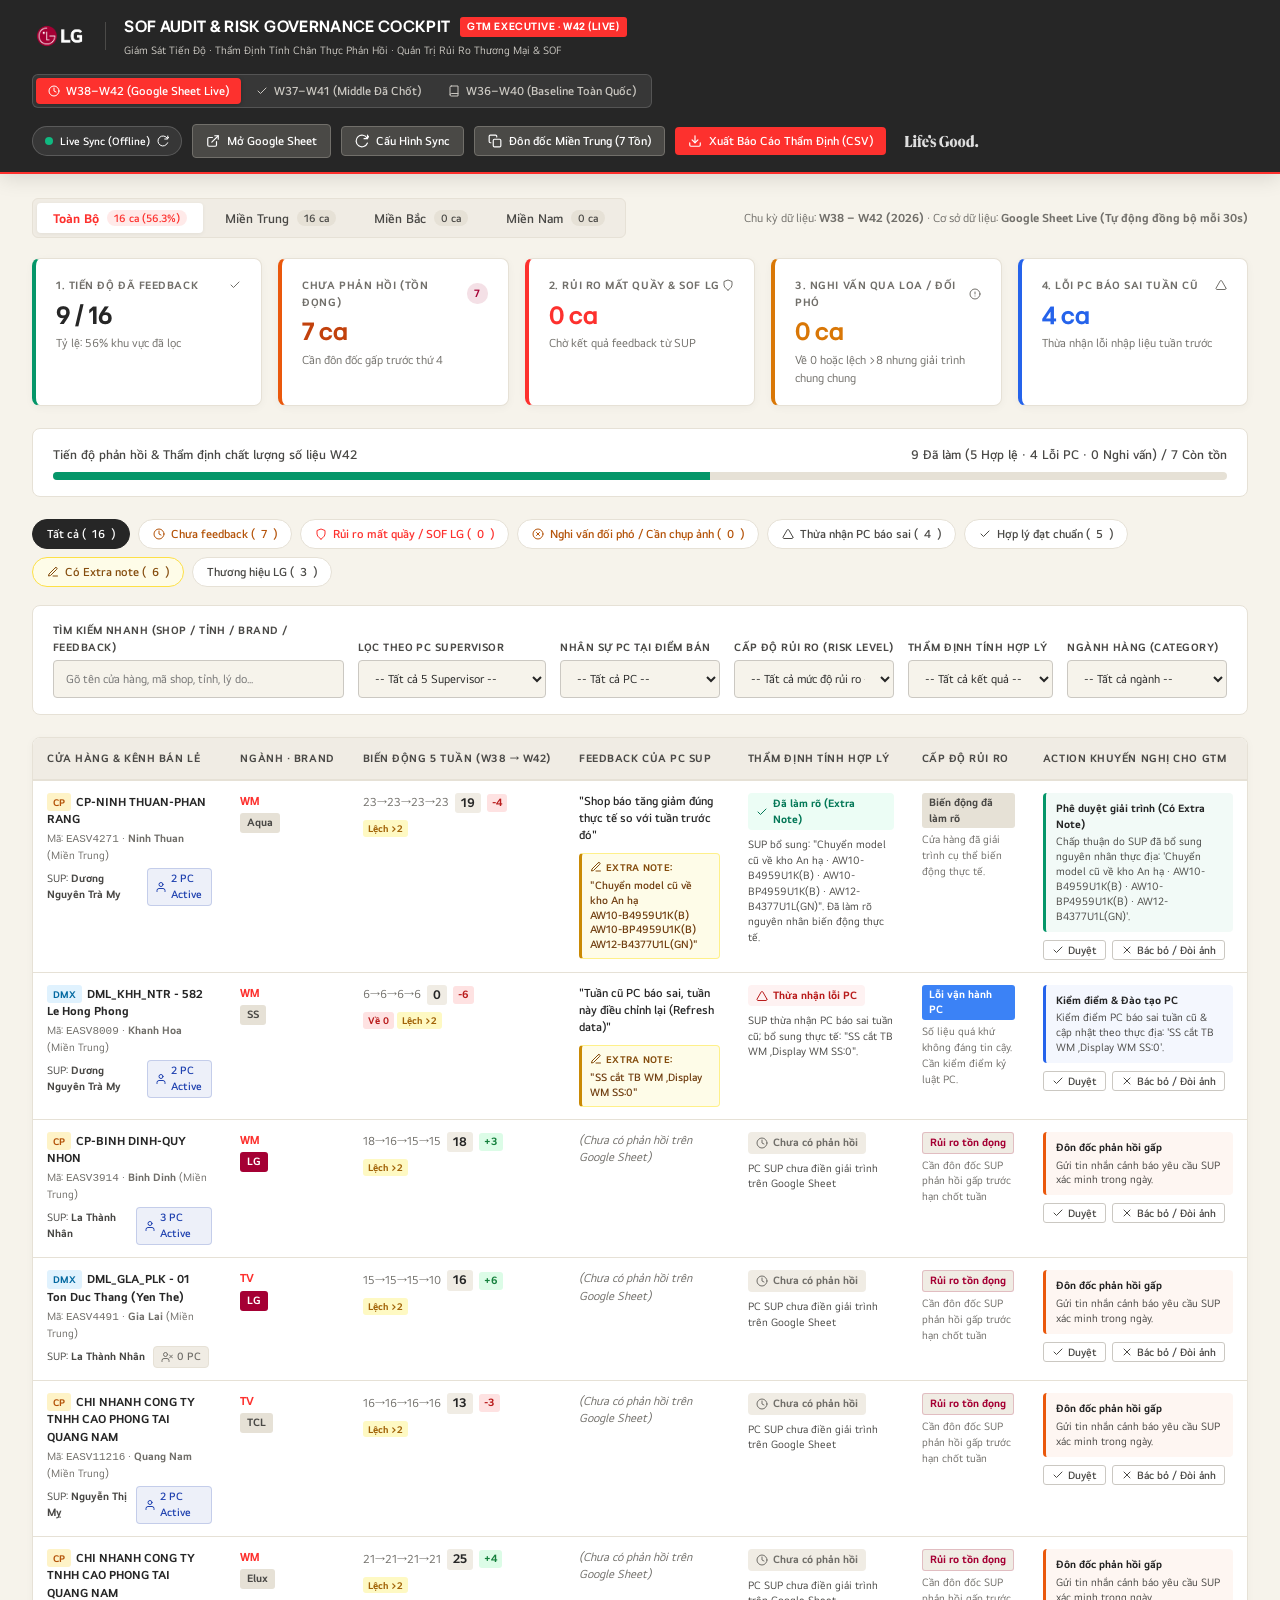
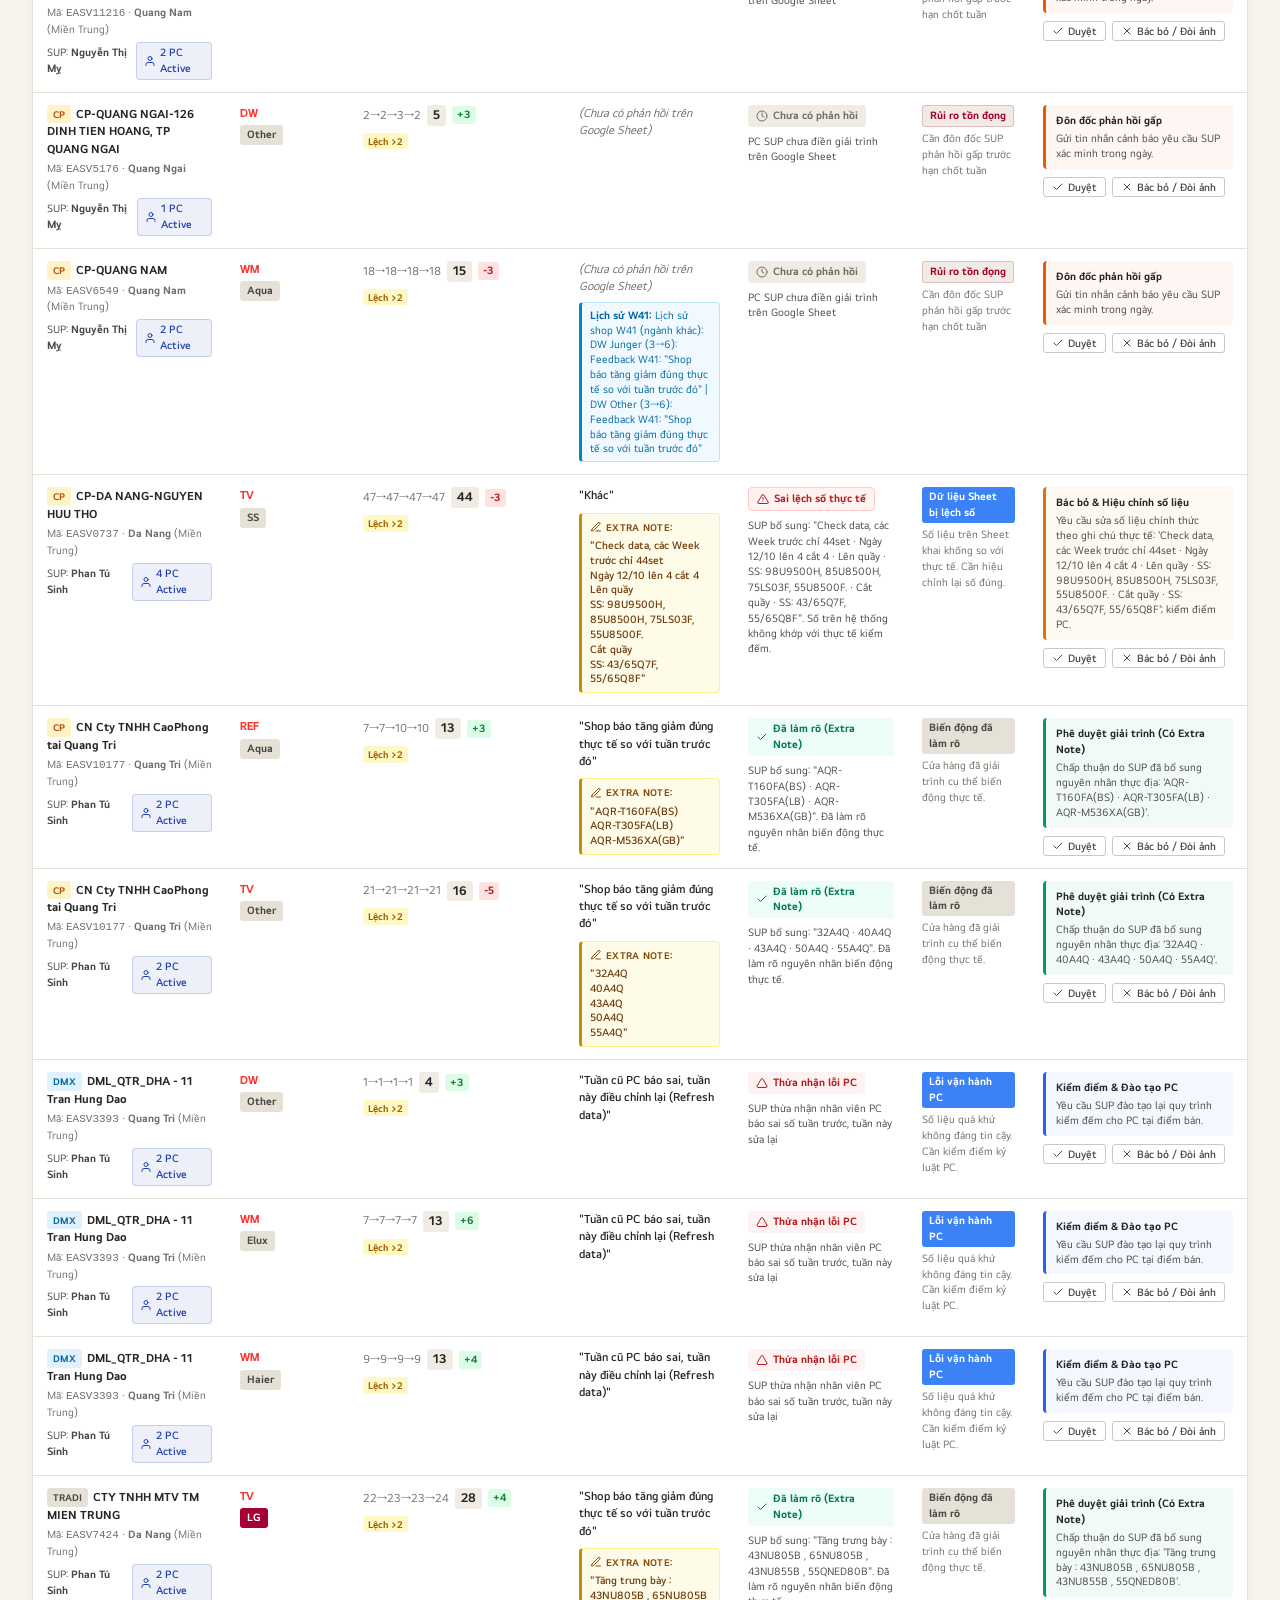
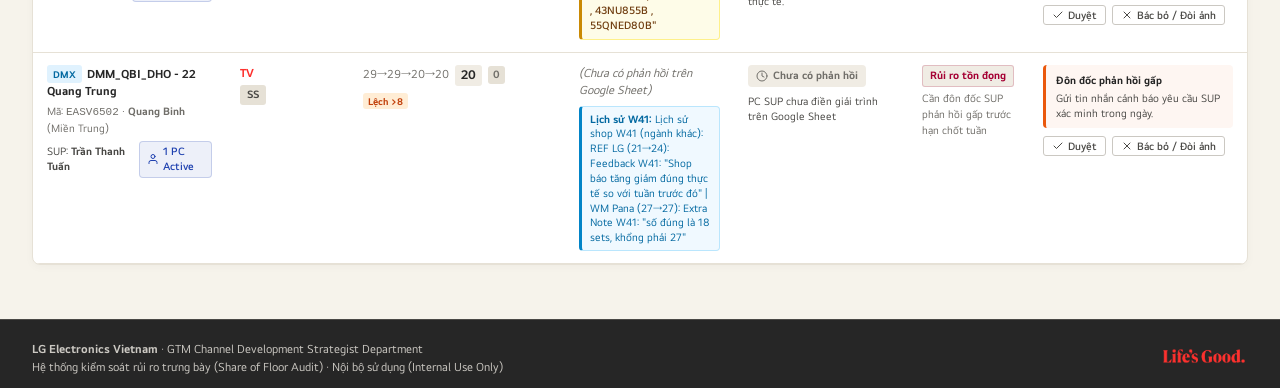
==== commit 7231346d: "Release v2.1.0: Integrate W38-W42 Live Google Sheet, 3-cycle switcher & W41 hints" ====
--- a/app/index.html
+++ b/app/index.html
@@ -927,6 +927,19 @@
       color: #713f12;
       line-height: 1.35;
       display: block;
+      white-space: pre-line;
+    }
+
+    .w41-hint-box {
+      margin-top: 6px;
+      background: #f0f9ff;
+      border: 1px solid #bae6fd;
+      border-left: 3px solid #0284c7;
+      border-radius: 4px;
+      padding: 5px 8px;
+      font-size: 11px;
+      color: #0369a1;
+      line-height: 1.35;
     }
 
     /* -------------------------------------------------------------
@@ -1073,6 +1086,7 @@
       font-weight: 600;
       color: #713f12;
       line-height: 1.4;
+      white-space: pre-line;
     }
 
     .mcard-eval-tags {
@@ -1180,14 +1194,23 @@
 
       .cycle-switcher {
         width: 100%;
+        justify-content: flex-start;
+        overflow-x: auto;
+        flex-wrap: nowrap;
+        -webkit-overflow-scrolling: touch;
+        scrollbar-width: none;
+      }
+
+      .cycle-switcher::-webkit-scrollbar {
+        display: none;
+      }
+
+      .cycle-btn {
+        flex: 1 0 auto;
         justify-content: center;
-      }
-
-      .cycle-btn {
-        flex: 1;
-        justify-content: center;
-        padding: 7px 6px;
+        padding: 7px 8px;
         font-size: 11px;
+        white-space: nowrap;
       }
 
       .top-actions {
@@ -1468,7 +1491,7 @@
       <div class="brand-title-group">
         <h1>
           SOF AUDIT & RISK GOVERNANCE COCKPIT
-          <span class="brand-tag" id="cycleBadge">GTM EXECUTIVE · W41 (LIVE)</span>
+          <span class="brand-tag" id="cycleBadge">GTM EXECUTIVE · W42 (LIVE)</span>
         </h1>
         <div class="brand-subtitle">
           Giám Sát Tiến Độ · Thẩm Định Tính Chân Thực Phản Hồi · Quản Trị Rủi Ro Thương Mại & SOF
@@ -1476,11 +1499,15 @@
       </div>
     </div>
 
-    <!-- Cycle Switcher (W41 Live vs W40 Baseline) -->
+    <!-- Cycle Switcher (W42 Live vs W41 Middle Closed vs W40 Baseline) -->
     <div class="cycle-switcher">
-      <button class="cycle-btn active" id="btnCycleW41" onclick="switchCycle('W41')">
+      <button class="cycle-btn active" id="btnCycleW42" onclick="switchCycle('W42')">
         <svg class="icon icon-sm" viewBox="0 0 24 24"><circle cx="12" cy="12" r="10"/><polyline points="12 6 12 12 16 14"/></svg>
-        W37–W41 (Google Sheet Live)
+        W38–W42 (Google Sheet Live)
+      </button>
+      <button class="cycle-btn" id="btnCycleW41" onclick="switchCycle('W41')">
+        <svg class="icon icon-sm" viewBox="0 0 24 24"><polyline points="20 6 9 17 4 12"/></svg>
+        W37–W41 (Middle Đã Chốt)
       </button>
       <button class="cycle-btn" id="btnCycleW40" onclick="switchCycle('W40')">
         <svg class="icon icon-sm" viewBox="0 0 24 24"><path d="M4 19.5A2.5 2.5 0 0 1 6.5 17H20"/><path d="M6.5 2H20v20H6.5A2.5 2.5 0 0 1 4 19.5v-15A2.5 2.5 0 0 1 6.5 2z"/></svg>
@@ -1497,7 +1524,7 @@
         <svg class="icon icon-sm" id="liveSyncIcon" viewBox="0 0 24 24"><path d="M21.5 2v6h-6M21.34 15.57a10 10 0 1 1-.57-8.38l5.67-5.67"/></svg>
       </div>
 
-      <a href="https://docs.google.com/spreadsheets/d/1mpArbb5ShJqtWfgC8yB7pVv70tcTXK7XYKnxGWSGaws/edit?usp=sharing" target="_blank" class="btn btn-secondary">
+      <a href="https://docs.google.com/spreadsheets/d/1lA6mxuh3yn6TMGWH8TIWOl6PWyKP5PeZ586sOnOGG40/edit?gid=1357809752#gid=1357809752" id="btnOpenSheet" target="_blank" class="btn btn-secondary">
         <svg class="icon" viewBox="0 0 24 24"><path d="M18 13v6a2 2 0 0 1-2 2H5a2 2 0 0 1-2-2V8a2 2 0 0 1 2-2h6"/><polyline points="15 3 21 3 21 9"/><line x1="10" y1="14" x2="21" y2="3"/></svg>
         Mở Google Sheet
       </a>
@@ -1507,7 +1534,7 @@
       </button>
       <button class="btn btn-secondary" id="btnUrgentPush" onclick="copyRegionalUrgentSummary()">
         <svg class="icon" viewBox="0 0 24 24"><rect x="9" y="9" width="13" height="13" rx="2" ry="2"/><path d="M5 15H4a2 2 0 0 1-2-2V4a2 2 0 0 1 2-2h9a2 2 0 0 1 2 2v1"/></svg>
-        <span id="btnUrgentPushText">Đôn đốc Miền Trung (11 Tồn)</span>
+        <span id="btnUrgentPushText">Đôn đốc Miền Trung (7 Tồn)</span>
       </button>
       <button class="btn btn-primary" onclick="exportAuditReportCSV()">
         <svg class="icon" viewBox="0 0 24 24"><path d="M21 15v4a2 2 0 0 1-2 2H5a2 2 0 0 1-2-2v-4"/><polyline points="7 10 12 15 17 10"/><line x1="12" y1="15" x2="12" y2="3"/></svg>
@@ -1523,10 +1550,10 @@
     <section class="region-header-row">
       <div class="region-tabs" id="regionTabs">
         <button class="region-tab-btn active" onclick="setRegionFilter('ALL')">
-          Toàn Bộ <span class="badge-count" id="badgeAll">11 ca</span>
+          Toàn Bộ <span class="badge-count" id="badgeAll">16 ca</span>
         </button>
         <button class="region-tab-btn" onclick="setRegionFilter('Middle')">
-          Miền Trung <span class="badge-count" id="badgeMiddle">11 ca</span>
+          Miền Trung <span class="badge-count" id="badgeMiddle">16 ca</span>
         </button>
         <button class="region-tab-btn" onclick="setRegionFilter('North')">
           Miền Bắc <span class="badge-count" id="badgeNorth">0 ca</span>
@@ -1537,7 +1564,7 @@
       </div>
 
       <div style="font-size: 12px; color: var(--lg-warm-gray-03);" id="cycleMetaInfo">
-        Chu kỳ dữ liệu: <strong>W37 – W41 (2026)</strong> · Cơ sở dữ liệu: <strong>Google Sheet Live (Tự động đồng bộ mỗi 30s)</strong>
+        Chu kỳ dữ liệu: <strong>W38 – W42 (2026)</strong> · Cơ sở dữ liệu: <strong>Google Sheet Live (Tự động đồng bộ mỗi 30s)</strong>
       </div>
     </section>
 
@@ -1548,16 +1575,16 @@
           <span>1. Tiến Độ Đã Feedback</span>
           <svg class="icon icon-sm" viewBox="0 0 24 24"><polyline points="20 6 9 17 4 12"/></svg>
         </div>
-        <div class="kpi-value" id="kpiDoneCount">0 / 11</div>
-        <div class="kpi-subtext" id="kpiDonePercent">Tỷ lệ: 0% khu vực đã lọc</div>
+        <div class="kpi-value" id="kpiDoneCount">9 / 16</div>
+        <div class="kpi-subtext" id="kpiDonePercent">Tỷ lệ: 56% khu vực đã lọc</div>
       </div>
 
       <div class="kpi-card kpi-pending" onclick="setQuickPill('PENDING')">
         <div class="kpi-label">
           <span>Chưa Phản Hồi (Tồn Đọng)</span>
-          <span class="badge-count badge-alert" id="kpiPendingBadge">11</span>
+          <span class="badge-count badge-alert" id="kpiPendingBadge">7</span>
         </div>
-        <div class="kpi-value" style="color: #c2410c;" id="kpiPendingCount">11 ca</div>
+        <div class="kpi-value" style="color: #c2410c;" id="kpiPendingCount">7 ca</div>
         <div class="kpi-subtext">Cần đôn đốc gấp trước thứ 4</div>
       </div>
 
@@ -1584,7 +1611,7 @@
           <span>4. Lỗi PC Báo Sai Tuần Cũ</span>
           <svg class="icon icon-sm" viewBox="0 0 24 24"><path d="m21.73 18-8-14a2 2 0 0 0-3.48 0l-8 14A2 2 0 0 0 4 21h16a2 2 0 0 0 1.73-3Z"/></svg>
         </div>
-        <div class="kpi-value" style="color: #2563eb;" id="kpiPCError">0 ca</div>
+        <div class="kpi-value" style="color: #2563eb;" id="kpiPCError">4 ca</div>
         <div class="kpi-subtext">Thừa nhận lỗi nhập liệu tuần trước</div>
       </div>
     </section>
@@ -1592,11 +1619,11 @@
     <!-- Overall Progress Bar -->
     <section class="progress-section">
       <div class="progress-header">
-        <span id="progressBarTitle">Tiến độ phản hồi & Thẩm định chất lượng số liệu W41</span>
-        <span id="progressBarLabel">0 Đã làm / 11 Còn tồn</span>
+        <span id="progressBarTitle">Tiến độ phản hồi & Thẩm định chất lượng số liệu W42</span>
+        <span id="progressBarLabel">9 Đã làm / 7 Còn tồn</span>
       </div>
       <div class="progress-bar-bg">
-        <div class="progress-bar-fill-done" id="barDone" style="width: 0%;"></div>
+        <div class="progress-bar-fill-done" id="barDone" style="width: 56%;"></div>
         <div class="progress-bar-fill-suspicious" id="barSuspicious" style="width: 0%;"></div>
       </div>
     </section>
@@ -1604,11 +1631,11 @@
     <!-- Quick Filter Action Pills -->
     <section class="quick-pills-row">
       <button class="pill-btn active" onclick="setQuickPill('ALL')">
-        Tất cả (<span id="pillAll">11</span>)
+        Tất cả (<span id="pillAll">16</span>)
       </button>
       <button class="pill-btn pill-warning" onclick="setQuickPill('PENDING')">
         <svg class="icon icon-sm" viewBox="0 0 24 24"><circle cx="12" cy="12" r="10"/><polyline points="12 6 12 12 16 14"/></svg>
-        Chưa feedback (<span id="pillPending">11</span>)
+        Chưa feedback (<span id="pillPending">7</span>)
       </button>
       <button class="pill-btn pill-danger" onclick="setQuickPill('COMMERCIAL_RISK')">
         <svg class="icon icon-sm" viewBox="0 0 24 24"><path d="M12 22s8-4 8-10V5l-8-3-8 3v7c0 6 8 10 8 10z"/></svg>
@@ -1620,18 +1647,18 @@
       </button>
       <button class="pill-btn" onclick="setQuickPill('PC_ERROR')">
         <svg class="icon icon-sm" viewBox="0 0 24 24"><path d="m21.73 18-8-14a2 2 0 0 0-3.48 0l-8 14A2 2 0 0 0 4 21h16a2 2 0 0 0 1.73-3Z"/></svg>
-        Thừa nhận PC báo sai (<span id="pillPCError">0</span>)
+        Thừa nhận PC báo sai (<span id="pillPCError">4</span>)
       </button>
       <button class="pill-btn" onclick="setQuickPill('PLAUSIBLE')">
         <svg class="icon icon-sm" viewBox="0 0 24 24"><polyline points="20 6 9 17 4 12"/></svg>
-        Hợp lý đạt chuẩn (<span id="pillPlausible">0</span>)
+        Hợp lý đạt chuẩn (<span id="pillPlausible">5</span>)
       </button>
       <button class="pill-btn" onclick="setQuickPill('HAS_EXTRA_NOTE')" style="border-color: #fde047; color: #854d0e; background: #fefce8;">
         <svg class="icon icon-sm" viewBox="0 0 24 24"><path d="M12 20h9"/><path d="M16.5 3.5a2.121 2.121 0 0 1 3 3L7 19l-4 1 1-4L16.5 3.5z"/></svg>
-        Có Extra note (<span id="pillExtraNote">0</span>)
+        Có Extra note (<span id="pillExtraNote">6</span>)
       </button>
       <button class="pill-btn" onclick="setQuickPill('LG_ONLY')">
-        Thương hiệu LG (<span id="pillLG">5</span>)
+        Thương hiệu LG (<span id="pillLG">3</span>)
       </button>
     </section>
 
@@ -1711,16 +1738,16 @@
         <label class="filter-label">Ngành hàng (Category)</label>
         <select id="catSelect" class="filter-select" onchange="applyFilters()">
           <option value="ALL">-- Tất cả ngành --</option>
-          <option value="WM">WM - Máy giặt</option>
-          <option value="REF">REF - Tủ lạnh</option>
-          <option value="RAC">RAC - Điều hòa</option>
+          <option value="WM">WM - Máy Giặt</option>
+          <option value="REF">REF - Tủ Lạnh</option>
+          <option value="RAC">RAC - Điều Hòa</option>
           <option value="TV">TV - Tivi</option>
-          <option value="AP">AP - Lọc không khí</option>
-          <option value="MWO">MWO - Lò vi sóng</option>
-          <option value="DW">DW - Máy rửa bát</option>
-          <option value="VC">VC - Máy hút bụi</option>
-          <option value="DEHUM">DEHUM - Máy hút ẩm</option>
-          <option value="AV">AV - Âm thanh</option>
+          <option value="AP">AP - Lọc Không Khí</option>
+          <option value="MWO">MWO - Lò Vi Sóng</option>
+          <option value="DW">DW - Máy Rửa Bát</option>
+          <option value="VC">VC - Máy Hút Bụi</option>
+          <option value="DEHUM">DEHUM - Máy Hút Ẩm</option>
+          <option value="AV">AV - Âm Thanh</option>
         </select>
       </div>
     </section>
@@ -1753,7 +1780,7 @@
           <tr>
             <th style="width: 270px;">Cửa Hàng & Kênh Bán Lẻ</th>
             <th style="width: 100px;">Ngành · Brand</th>
-            <th style="width: 170px;" id="colHeaderTrend">Biến Động 5 Tuần (W37 → W41)</th>
+            <th style="width: 170px;" id="colHeaderTrend">Biến Động 5 Tuần (W38 → W42)</th>
             <th style="width: 220px;">Feedback Của PC SUP</th>
             <th style="width: 200px;">Thẩm Định Tính Hợp Lý</th>
             <th style="width: 160px;">Cấp Độ Rủi Ro</th>
@@ -1776,8 +1803,8 @@
         Đồng Bộ Dữ Liệu Thời Gian Thực (Real-Time Live Sync)
       </div>
       <div class="modal-body">
-        <p>Hệ thống tự động liên kết với Google Sheet điều hành của bạn:</p>
-        <p style="margin-top: 6px;"><a href="https://docs.google.com/spreadsheets/d/1mpArbb5ShJqtWfgC8yB7pVv70tcTXK7XYKnxGWSGaws/edit?usp=sharing" target="_blank" style="color: var(--lg-active-red); font-weight: 600;">https://docs.google.com/spreadsheets/d/1mpArbb5ShJqtWfgC8yB7pVv70tcTXK7XYKnxGWSGaws/edit</a></p>
+        <p>Hệ thống tự động liên kết với Google Sheet điều hành tuần hiện tại (W38–W42):</p>
+        <p style="margin-top: 6px;"><a href="https://docs.google.com/spreadsheets/d/1lA6mxuh3yn6TMGWH8TIWOl6PWyKP5PeZ586sOnOGG40/edit?gid=1357809752#gid=1357809752" id="syncModalSheetLink" target="_blank" style="color: var(--lg-active-red); font-weight: 600;">https://docs.google.com/spreadsheets/d/1lA6mxuh3yn6TMGWH8TIWOl6PWyKP5PeZ586sOnOGG40/edit</a></p>
         
         <p style="margin-top: 14px;"><strong>Cơ chế tự động Real-time:</strong></p>
         <ul style="margin-left: 20px; font-size: 12px; color: var(--lg-warm-gray-02); line-height: 1.6; margin-top: 6px;">
@@ -1818,19 +1845,21 @@
   <!-- Embedded Datasets -->
   <script src="assets/w40_audit_cockpit.js"></script>
   <script src="assets/w41_audit_cockpit.js"></script>
+  <script src="assets/w42_audit_cockpit.js"></script>
 
   <script>
     // Configuration & State
-    const GOOGLE_SHEET_ID = "1mpArbb5ShJqtWfgC8yB7pVv70tcTXK7XYKnxGWSGaws";
+    const GOOGLE_SHEET_ID_W42 = "1lA6mxuh3yn6TMGWH8TIWOl6PWyKP5PeZ586sOnOGG40";
+    const GOOGLE_SHEET_ID_W41 = "1mpArbb5ShJqtWfgC8yB7pVv70tcTXK7XYKnxGWSGaws";
     const SHEET_GID = "1357809752";
-    const CSV_ENDPOINT = `https://docs.google.com/spreadsheets/d/${GOOGLE_SHEET_ID}/export?format=csv&gid=${SHEET_GID}`;
-    const GVIZ_ENDPOINT = `https://docs.google.com/spreadsheets/d/${GOOGLE_SHEET_ID}/gviz/tq?tqx=out:json&sheet=Check%20theo%20CAT,%20theo%20Brand`;
+    const CSV_ENDPOINT_W42 = `https://docs.google.com/spreadsheets/d/${GOOGLE_SHEET_ID_W42}/export?format=csv&gid=${SHEET_GID}`;
     
-    let currentCycleKey = 'W41'; // Default: W41 (Live Google Sheet)
+    let currentCycleKey = 'W42'; // Default: W42 (Live Google Sheet)
+    let datasetW42 = window.SOF_AUDIT_DATA_W42 || { records: [], weeks: ['W38', 'W39', 'W40', 'W41', 'W42'], store_master: {}, w41_exact_hints: {}, w41_shop_hints: {} };
     let datasetW41 = window.SOF_AUDIT_DATA_W41 || { records: [], weeks: ['W37', 'W38', 'W39', 'W40', 'W41'] };
     let datasetW40 = window.SOF_AUDIT_DATA || { records: [], weeks: ['W36', 'W37', 'W38', 'W39', 'W40'] };
     
-    let activeDataset = datasetW41;
+    let activeDataset = datasetW42;
     let allRecords = activeDataset.records || [];
     let currentRegion = 'ALL';
     let currentQuickPill = 'ALL';
@@ -1839,31 +1868,79 @@
     let isFetchingLive = false;
     let autoSyncTimer = null;
 
-    // Master Store Info Cache
+    // Dealer inference helper (fixes "CAOPHONG" without space -> "CP")
+    function inferDealerClient(shopName, fallbackDealer, fallbackChannel) {
+      const sUpper = String(shopName || '').trim().toUpperCase();
+      if (sUpper.startsWith('DMX') || sUpper.startsWith('ĐMX')) return { dealer: 'DMX', channel: 'MC' };
+      if (sUpper.startsWith('CP') || sUpper.startsWith('CAO PHONG') || sUpper.startsWith('CAOPHONG')) return { dealer: 'CP', channel: 'MC' };
+      if (sUpper.startsWith('MM')) return { dealer: 'MM', channel: 'MC' };
+      if (sUpper.startsWith('VHC')) return { dealer: 'VHC', channel: 'MC' };
+      if (sUpper.startsWith('NK') || sUpper.startsWith('NGUYEN KIM')) return { dealer: 'NK', channel: 'MC' };
+      if (sUpper.startsWith('pico') || sUpper.startsWith('PICO')) return { dealer: 'PICO', channel: 'MC' };
+      if (sUpper.startsWith('MC') || sUpper.startsWith('MEDIAMART')) return { dealer: 'MEDIAMART', channel: 'MC' };
+      if (fallbackDealer && fallbackDealer !== 'Tradi') {
+        return { dealer: fallbackDealer, channel: fallbackChannel || 'MC' };
+      }
+      return { dealer: fallbackDealer || 'Tradi', channel: fallbackChannel || 'Traditional' };
+    }
+
+    // Master Store Info Cache & W41 History Hint Lookup
     const storeMasterCache = {};
+    const w41ExactHints = {};
+    const w41ShopHints = {};
+
     function initStoreCache() {
-      (datasetW40.records || []).forEach(r => {
-        storeMasterCache[r.store_code] = {
-          store_name: r.store_name,
-          dealer: r.dealer,
-          channel: r.channel,
-          province: r.province,
-          district: r.district,
-          sup: r.sup,
-          active_pc: r.active_pc
-        };
+      // 1. Load embedded store_master from W42 (extracted from Mapping PC SUP)
+      if (datasetW42 && datasetW42.store_master) {
+        Object.entries(datasetW42.store_master).forEach(([code, info]) => {
+          const d = inferDealerClient(info.store_name, info.dealer, info.channel);
+          storeMasterCache[code] = {
+            store_name: info.store_name || '',
+            dealer: d.dealer,
+            channel: d.channel,
+            province: info.province || '',
+            district: info.district || '',
+            sup: info.sup || '',
+            active_pc: info.active_pc || 0
+          };
+        });
+      }
+      // 2. Enrich from W40, W41, W42 records
+      [datasetW40.records || [], datasetW41.records || [], datasetW42.records || []].forEach(list => {
+        list.forEach(r => {
+          const d = inferDealerClient(r.store_name, r.dealer, r.channel);
+          r.dealer = d.dealer;
+          r.channel = d.channel;
+          if (!storeMasterCache[r.store_code] || !storeMasterCache[r.store_code].province) {
+            storeMasterCache[r.store_code] = {
+              store_name: r.store_name,
+              dealer: d.dealer,
+              channel: d.channel,
+              province: r.province || (storeMasterCache[r.store_code] && storeMasterCache[r.store_code].province) || '',
+              district: r.district || (storeMasterCache[r.store_code] && storeMasterCache[r.store_code].district) || '',
+              sup: r.sup,
+              active_pc: r.active_pc
+            };
+          }
+        });
       });
+      // 3. Build W41 history hints for W42 cross-cycle reference
+      if (datasetW42 && datasetW42.w41_exact_hints) {
+        Object.assign(w41ExactHints, datasetW42.w41_exact_hints);
+      }
+      if (datasetW42 && datasetW42.w41_shop_hints) {
+        Object.assign(w41ShopHints, datasetW42.w41_shop_hints);
+      }
       (datasetW41.records || []).forEach(r => {
-        if (!storeMasterCache[r.store_code]) {
-          storeMasterCache[r.store_code] = {
-            store_name: r.store_name,
-            dealer: r.dealer,
-            channel: r.channel,
-            province: r.province,
-            district: r.district,
-            sup: r.sup,
-            active_pc: r.active_pc
-          };
+        const key = `${r.store_code}|${r.category}|${r.brand}`;
+        const fb = (r.feedback_raw || '').trim();
+        const extra = (r.extra_note || '').trim();
+        const summary = `${fb}${extra ? ` (Extra note: ${extra})` : ''}`;
+        if (!w41ExactHints[key]) {
+          w41ExactHints[key] = `Ca lặp lại từ W41: "${summary}"`;
+        }
+        if (!w41ShopHints[r.store_code]) {
+          w41ShopHints[r.store_code] = `Shop từng giải trình ở W41 (${r.category}-${r.brand}: ${summary})`;
         }
       });
     }
@@ -1871,21 +1948,21 @@
     window.addEventListener('DOMContentLoaded', () => {
       initStoreCache();
       loadDecisions();
-      switchCycle('W41');
+      switchCycle('W42');
 
       // Auto-trigger live fetch on startup
       fetchGoogleSheetLive(true);
 
       // Background auto-refresh timer (every 30 seconds)
       autoSyncTimer = setInterval(() => {
-        if (currentCycleKey === 'W41') {
+        if (currentCycleKey === 'W42') {
           fetchGoogleSheetLive(true);
         }
       }, 30000);
 
       // Auto-sync whenever user focuses back on window
       window.addEventListener('focus', () => {
-        if (currentCycleKey === 'W41') {
+        if (currentCycleKey === 'W42') {
           fetchGoogleSheetLive(true);
         }
       });
@@ -1901,17 +1978,19 @@
       }
     }
 
-    // Client-side Sanity & Risk Evaluation
+    // Client-side Sanity & Risk Evaluation (supports W42 and W41)
     function evaluateFeedbackClient(record) {
       const fbRaw = (record.feedback_raw || '').trim();
+      const extraNote = (record.extra_note || '').trim();
       const fbLower = fbRaw.toLowerCase();
+      const extraLower = extraNote.toLowerCase();
       const brand = record.brand || '';
-      const wCur = record.w41 || 0;
-      const wPrev = record.w40 || 0;
+      const wCur = record.w42 !== undefined ? (record.w42 || 0) : (record.w41 || 0);
+      const wPrev = record.w42 !== undefined ? (record.w41 || 0) : (record.w40 || 0);
       const delta = wCur - wPrev;
       const flags = record.flags || {};
 
-      if (!fbRaw) {
+      if (!fbRaw && !extraNote) {
         return {
           status: 'CHƯA_FEEDBACK',
           validity: 'PENDING',
@@ -1926,35 +2005,64 @@
         };
       }
 
-      const extraNote = (record.extra_note || '').trim();
-      const extraLower = extraNote.toLowerCase();
+      const extraClean = extraNote.replace(/\r\n/g, ' · ').replace(/\n/g, ' · ');
+
+      // Rule SAN-03: Explicit PC error admission in Feedback dropdown (prioritized even if Extra Note is also attached)
+      if (fbLower.includes('báo sai') || fbLower.includes('nhập sai') || fbLower.includes('điều chỉnh lại')) {
+        return {
+          status: 'ĐÃ_FEEDBACK',
+          validity: 'PC_ERROR',
+          validity_label: 'Thừa nhận PC báo sai',
+          validity_desc: extraClean
+            ? `SUP thừa nhận PC báo sai tuần cũ; bổ sung thực tế: "${extraClean}".`
+            : 'SUP thừa nhận nhân viên PC báo sai số tuần trước, tuần này sửa lại',
+          risk_level: 'P2_OPERATIONAL',
+          risk_label: 'Lỗi vận hành PC',
+          risk_desc: 'Số liệu quá khứ không đáng tin cậy. Cần kiểm điểm kỷ luật PC.',
+          action_code: 'COACH_PC',
+          action_title: 'Kiểm điểm & Đào tạo PC',
+          action_detail: extraClean
+            ? `Kiểm điểm PC báo sai tuần cũ & cập nhật theo thực địa: '${extraClean}'.`
+            : 'Yêu cầu SUP đào tạo lại quy trình kiểm đếm cho PC tại điểm bán.'
+        };
+      }
 
       // Rule SAN-EXTRA: If SUP/Manager provided an Extra Note, the case is no longer an unsubstantiated generic excuse.
       // It is immediately resolved into PLAUSIBLE or DATA_MISMATCH and MUST NOT be classified as SUSPICIOUS.
       if (extraNote) {
-        // Case 1: Count correction / Mismatch (số đúng là, không phải, sets, sai số, lệch số...)
-        if (extraLower.includes('số đúng là') || extraLower.includes('không phải') || extraLower.includes('khổng phải') || extraLower.includes('sets') || extraLower.includes('sai số') || extraLower.includes('lệch số')) {
+        // Case 1: Count correction / Mismatch (số đúng là, không phải, sets, sai số, lệch số, week trước chỉ...)
+        if (
+          extraLower.includes('số đúng là') ||
+          extraLower.includes('không phải') ||
+          extraLower.includes('khổng phải') ||
+          extraLower.includes('sets') ||
+          extraLower.includes('sai số') ||
+          extraLower.includes('lệch số') ||
+          extraLower.includes('nhập nhầm') ||
+          extraLower.includes('week trước chỉ') ||
+          extraLower.includes('tuần trước chỉ')
+        ) {
           return {
             status: 'ĐÃ_FEEDBACK',
             validity: 'DATA_MISMATCH',
             validity_label: 'Sai lệch số thực tế',
-            validity_desc: `SUP bổ sung: "${extraNote}". Số trên hệ thống không khớp với thực tế kiểm đếm.`,
+            validity_desc: `SUP bổ sung: "${extraClean}". Số trên hệ thống không khớp với thực tế kiểm đếm.`,
             risk_level: 'P2_OPERATIONAL',
             risk_label: 'Dữ liệu Sheet bị lệch số',
             risk_desc: 'Số liệu trên Sheet khai khống so với thực tế. Cần hiệu chỉnh lại số đúng.',
             action_code: 'CORRECT_DATA',
             action_title: 'Bác bỏ & Hiệu chỉnh số liệu',
-            action_detail: `Yêu cầu sửa số liệu chính thức theo ghi chú thực tế: '${extraNote}'; kiểm điểm PC.`
+            action_detail: `Yêu cầu sửa số liệu chính thức theo ghi chú thực tế: '${extraClean}'; kiểm điểm PC.`
           };
         }
 
-        // Case 2: Competitor shelf cut / delisting for non-LG brands (cắt, bỏ mẫu, đảo...)
-        if ((extraLower.includes('cắt') || extraLower.includes('bỏ mẫu') || extraLower.includes('đảo')) && brand !== 'LG') {
+        // Case 2: Competitor shelf cut / delisting for non-LG brands (excluding balanced model rotation "lên ... cắt ...")
+        if ((extraLower.includes('cắt') || extraLower.includes('bỏ mẫu') || extraLower.includes('đảo')) && !extraLower.includes('lên ') && brand !== 'LG') {
           return {
             status: 'ĐÃ_FEEDBACK',
             validity: 'PLAUSIBLE',
             validity_label: 'Đã làm rõ (Extra Note)',
-            validity_desc: `SUP bổ sung thông tin thực địa: "${extraNote}".`,
+            validity_desc: `SUP bổ sung thông tin thực địa: "${extraClean}".`,
             risk_level: 'P3_NORMAL',
             risk_label: `Đối thủ ${brand} bị cắt giảm`,
             risk_desc: `Thị trường thu hẹp trưng bày model đối thủ ${brand} tại cửa hàng.`,
@@ -1969,13 +2077,13 @@
           status: 'ĐÃ_FEEDBACK',
           validity: 'PLAUSIBLE',
           validity_label: 'Đã làm rõ (Extra Note)',
-          validity_desc: `SUP bổ sung: "${extraNote}". Đã làm rõ nguyên nhân biến động thực tế.`,
+          validity_desc: `SUP bổ sung: "${extraClean}". Đã làm rõ nguyên nhân biến động thực tế.`,
           risk_level: 'P3_NORMAL',
           risk_label: 'Biến động đã làm rõ',
           risk_desc: 'Cửa hàng đã giải trình cụ thể biến động thực tế.',
           action_code: 'ACCEPT',
           action_title: 'Phê duyệt giải trình (Có Extra Note)',
-          action_detail: `Chấp thuận do SUP đã bổ sung nguyên nhân thực địa: '${extraNote}'.`
+          action_detail: `Chấp thuận do SUP đã bổ sung nguyên nhân thực địa: '${extraClean}'.`
         };
       }
 
@@ -2011,22 +2119,6 @@
         };
       }
 
-      // Rule SAN-03: PC error admission
-      if (fbLower.includes('báo sai') || fbLower.includes('nhập sai') || fbLower.includes('điều chỉnh lại')) {
-        return {
-          status: 'ĐÃ_FEEDBACK',
-          validity: 'PC_ERROR',
-          validity_label: 'Thừa nhận PC báo sai',
-          validity_desc: 'SUP thừa nhận nhân viên PC báo sai số tuần trước, tuần này sửa lại',
-          risk_level: 'P2_OPERATIONAL',
-          risk_label: 'Lỗi vận hành PC',
-          risk_desc: 'Số liệu quá khứ không đáng tin cậy. Cần kiểm điểm kỷ luật PC.',
-          action_code: 'COACH_PC',
-          action_title: 'Kiểm điểm & Đào tạo PC',
-          action_detail: 'Yêu cầu SUP đào tạo lại quy trình kiểm đếm cho PC tại điểm bán.'
-        };
-      }
-
       // Commercial cut
       if (fbLower.includes('cắt shop') || fbLower.includes('bỏ quầy') || fbLower.includes('dồn quầy') || fbLower.includes('hạ bục')) {
         return {
@@ -2074,44 +2166,56 @@
       };
     }
 
-    // Robust CSV parser supporting quotes and commas
+    // RFC-4180 CSV parser supporting multi-line quoted cells and escaped quotes
     function parseCsvToRows(text) {
-      const lines = text.split(/\r?\n/);
       const rows = [];
-      for (let i = 0; i < lines.length; i++) {
-        const line = lines[i];
-        if (!line.trim()) continue;
-        const row = [];
-        let insideQuotes = false;
-        let entry = '';
-        for (let j = 0; j < line.length; j++) {
-          const char = line[j];
-          if (char === '"') {
-            if (insideQuotes && line[j+1] === '"') {
-              entry += '"';
-              j++;
-            } else {
-              insideQuotes = !insideQuotes;
-            }
-          } else if (char === ',' && !insideQuotes) {
-            row.push(entry);
-            entry = '';
+      let row = [];
+      let entry = '';
+      let insideQuotes = false;
+
+      for (let i = 0; i < text.length; i++) {
+        const char = text[i];
+        const nextChar = text[i + 1];
+
+        if (char === '"') {
+          if (insideQuotes && nextChar === '"') {
+            entry += '"';
+            i++;
           } else {
-            entry += char;
+            insideQuotes = !insideQuotes;
           }
+        } else if (char === ',' && !insideQuotes) {
+          row.push(entry);
+          entry = '';
+        } else if ((char === '\r' || char === '\n') && !insideQuotes) {
+          if (char === '\r' && nextChar === '\n') {
+            i++;
+          }
+          row.push(entry);
+          if (row.some(cell => String(cell).trim() !== '')) {
+            rows.push(row);
+          }
+          row = [];
+          entry = '';
+        } else {
+          entry += char;
         }
+      }
+
+      if (entry.length > 0 || row.length > 0) {
         row.push(entry);
-        rows.push(row);
+        if (row.some(cell => String(cell).trim() !== '')) {
+          rows.push(row);
+        }
       }
       return rows;
     }
 
-    // REAL-TIME Live Google Sheet Fetcher (CSV Primary with GVIZ Fallback)
+    // REAL-TIME Live Google Sheet Fetcher for W42 (Header-Aware CSV Parser)
     async function fetchGoogleSheetLive(isBackground = false) {
       if (isFetchingLive) return;
       isFetchingLive = true;
 
-      const badge = document.getElementById('liveSyncBadge');
       const dot = document.getElementById('livePulseDot');
       const text = document.getElementById('liveSyncText');
       const icon = document.getElementById('liveSyncIcon');
@@ -2121,7 +2225,7 @@
       if (text) text.textContent = 'Đang đồng bộ...';
 
       try {
-        const fetchUrl = `${CSV_ENDPOINT}&t=${Date.now()}`;
+        const fetchUrl = `${CSV_ENDPOINT_W42}&t=${Date.now()}`;
         const response = await fetch(fetchUrl);
         if (!response.ok) throw new Error(`HTTP ${response.status}`);
         
@@ -2129,15 +2233,35 @@
         const rows = parseCsvToRows(rawCsv);
         if (rows.length < 2) throw new Error('Dữ liệu CSV không hợp lệ');
 
+        // Header-aware column index detection (handles Region vs PC Active swap between W41 and W42)
+        let pcActiveCol = 4;
+        let regionCol = 3;
+        let fbCol = 15;
+        let extraCol = 17;
+
+        for (let rIdx = 0; rIdx < Math.min(3, rows.length); rIdx++) {
+          const hRow = rows[rIdx] || [];
+          for (let cIdx = 0; cIdx < hRow.length; cIdx++) {
+            const cellLower = String(hRow[cIdx] || '').trim().toLowerCase();
+            if (cellLower.includes('pc active')) pcActiveCol = cIdx;
+            else if (cellLower === 'region') regionCol = cIdx;
+            else if (cellLower.includes('extra note') || cellLower.includes('ghi chú')) extraCol = cIdx;
+            else if (cellLower === 'feedback') fbCol = cIdx;
+          }
+        }
+
         const liveRecords = [];
         for (let i = 2; i < rows.length; i++) {
           const r = rows[i];
-          if (!r || r.length < 16) continue;
+          if (!r || r.length < 15) continue;
 
           function getCell(idx) {
             return (r[idx] !== undefined && r[idx] !== null) ? String(r[idx]).trim() : '';
           }
 
+          const shopCode = getCell(0);
+          if (!shopCode || shopCode.toLowerCase() === 'shop_code') continue;
+
           const d2 = getCell(12).toLowerCase();
           const d8 = getCell(13).toLowerCase();
           const z0 = getCell(14).toLowerCase();
@@ -2147,32 +2271,37 @@
           const isZ0 = z0.includes('x') || z0 === '1';
 
           if (isD2 || isD8 || isZ0) {
-            const shopCode = getCell(0);
             const master = storeMasterCache[shopCode] || {};
-            
             const shopName = getCell(1) || master.store_name || '';
             const sup = getCell(2) || master.sup || '';
-            const pcActRaw = getCell(3);
+
+            const pcActRaw = getCell(pcActiveCol);
             const parsedPc = parseInt(pcActRaw, 10);
             const activePc = !isNaN(parsedPc) ? parsedPc : (master.active_pc || 0);
-            const reg = getCell(4) || master.region || 'Middle';
+
+            const regRaw = getCell(regionCol);
+            const reg = (regRaw && isNaN(Number(regRaw))) ? regRaw : (master.region || 'Middle');
+
             const cat = getCell(5) || '';
             const brand = getCell(6) || '';
 
-            const w37 = Math.round(Number(getCell(7)) || 0);
-            const w38 = Math.round(Number(getCell(8)) || 0);
-            const w39 = Math.round(Number(getCell(9)) || 0);
-            const w40 = Math.round(Number(getCell(10)) || 0);
-            const w41 = Math.round(Number(getCell(11)) || 0);
-            const fb = getCell(15);
-            const extraNote = getCell(17);
+            const w38 = Math.round(Number(getCell(7)) || 0);
+            const w39 = Math.round(Number(getCell(8)) || 0);
+            const w40 = Math.round(Number(getCell(9)) || 0);
+            const w41 = Math.round(Number(getCell(10)) || 0);
+            const w42 = Math.round(Number(getCell(11)) || 0);
+            const fb = getCell(fbCol);
+            const extraNote = getCell(extraCol);
+
+            const dInfo = inferDealerClient(shopName, master.dealer, master.channel);
+            const w41Hint = w41ExactHints[`${shopCode}|${cat}|${brand}`] || w41ShopHints[shopCode] || '';
 
             const rec = {
               id: `${shopCode}_${cat}_${brand}`,
               store_code: shopCode,
               store_name: shopName,
-              dealer: master.dealer || 'DMX',
-              channel: master.channel || 'MC',
+              dealer: dInfo.dealer,
+              channel: dInfo.channel,
               region: reg,
               province: master.province || '',
               district: master.district || '',
@@ -2180,20 +2309,21 @@
               active_pc: activePc,
               category: cat,
               brand: brand,
-              w37: w37,
               w38: w38,
               w39: w39,
               w40: w40,
               w41: w41,
-              delta_wow: w41 - w40,
+              w42: w42,
+              delta_wow: w42 - w41,
               flags: {
                 diff_8_4w: isD8,
                 diff_2_prev: isD2,
                 zero_drop: isZ0,
-                lg_drop_50: (brand === 'LG' && w40 > 0 && w41 <= w40 * 0.5)
+                lg_drop_50: (brand === 'LG' && w41 > 0 && w42 <= w41 * 0.5)
               },
               feedback_raw: fb,
-              extra_note: extraNote
+              extra_note: extraNote,
+              w41_hint: w41Hint
             };
 
             rec.eval = evaluateFeedbackClient(rec);
@@ -2202,22 +2332,26 @@
         }
 
         if (liveRecords.length > 0) {
-          datasetW41.records = liveRecords;
-          datasetW41.total_records = liveRecords.length;
-
-          if (currentCycleKey === 'W41') {
-            allRecords = datasetW41.records;
+          datasetW42.records = liveRecords;
+          datasetW42.total_records = liveRecords.length;
+
+          const doneCount = liveRecords.filter(r => r.eval.status === 'ĐÃ_FEEDBACK').length;
+          const pendingCount = liveRecords.length - doneCount;
+
+          if (currentCycleKey === 'W42') {
+            allRecords = datasetW42.records;
+            const btnUrgentText = document.getElementById('btnUrgentPushText');
+            if (btnUrgentText) btnUrgentText.textContent = `Đôn đốc Miền Trung (${pendingCount} Tồn)`;
             updateRegionalBadges();
             populateSupDropdown();
             applyFilters();
           }
 
-          const doneCount = liveRecords.filter(r => r.eval.status === 'ĐÃ_FEEDBACK').length;
           const nowStr = new Date().toLocaleTimeString('vi-VN', { hour: '2-digit', minute: '2-digit', second: '2-digit' });
           if (text) text.textContent = `Live: ${nowStr}`;
           
           if (!isBackground) {
-            showToast(`Đã đồng bộ Google Sheet lúc ${nowStr} (${doneCount}/${liveRecords.length} ca đã phản hồi)`);
+            showToast(`Đã đồng bộ Google Sheet W42 lúc ${nowStr} (${doneCount}/${liveRecords.length} ca đã phản hồi)`);
           }
         }
       } catch (err) {
@@ -2233,11 +2367,12 @@
       }
     }
 
-    // Switch between Cycles
+    // Switch between Cycles (W42 Live vs W41 Middle Closed vs W40 National Baseline)
     function switchCycle(cycleKey) {
       currentCycleKey = cycleKey;
       loadDecisions();
 
+      const btnW42 = document.getElementById('btnCycleW42');
       const btnW41 = document.getElementById('btnCycleW41');
       const btnW40 = document.getElementById('btnCycleW40');
       const cycleBadge = document.getElementById('cycleBadge');
@@ -2246,22 +2381,51 @@
       const btnUrgentText = document.getElementById('btnUrgentPushText');
       const progressTitle = document.getElementById('progressBarTitle');
       const liveSyncBadge = document.getElementById('liveSyncBadge');
-
-      if (cycleKey === 'W41') {
-        btnW41.classList.add('active');
-        btnW40.classList.remove('active');
+      const btnOpenSheet = document.getElementById('btnOpenSheet');
+      const syncModalLink = document.getElementById('syncModalSheetLink');
+
+      if (btnW42) btnW42.classList.remove('active');
+      if (btnW41) btnW41.classList.remove('active');
+      if (btnW40) btnW40.classList.remove('active');
+
+      if (cycleKey === 'W42') {
+        if (btnW42) btnW42.classList.add('active');
+        activeDataset = datasetW42;
+        allRecords = datasetW42.records || [];
+        const pendingW42 = allRecords.filter(r => r.eval.status === 'CHƯA_FEEDBACK').length;
+        cycleBadge.textContent = 'GTM EXECUTIVE · W42 (LIVE)';
+        cycleMeta.innerHTML = 'Chu kỳ dữ liệu: <strong>W38 – W42 (2026)</strong> · Cơ sở dữ liệu: <strong>Google Sheet Live (Tự động đồng bộ mỗi 30s)</strong>';
+        colHeaderTrend.textContent = 'Biến Động 5 Tuần (W38 → W42)';
+        btnUrgentText.textContent = `Đôn đốc Miền Trung (${pendingW42} Tồn)`;
+        progressTitle.textContent = 'Tiến độ phản hồi & Thẩm định chất lượng số liệu W42';
+        if (liveSyncBadge) liveSyncBadge.style.display = 'inline-flex';
+        const urlW42 = `https://docs.google.com/spreadsheets/d/${GOOGLE_SHEET_ID_W42}/edit?gid=${SHEET_GID}#gid=${SHEET_GID}`;
+        if (btnOpenSheet) btnOpenSheet.href = urlW42;
+        if (syncModalLink) {
+          syncModalLink.href = urlW42;
+          syncModalLink.textContent = `https://docs.google.com/spreadsheets/d/${GOOGLE_SHEET_ID_W42}/edit`;
+        }
+        currentRegion = 'ALL';
+      } else if (cycleKey === 'W41') {
+        if (btnW41) btnW41.classList.add('active');
         activeDataset = datasetW41;
         allRecords = datasetW41.records || [];
-        cycleBadge.textContent = 'GTM EXECUTIVE · W41 (LIVE)';
-        cycleMeta.innerHTML = 'Chu kỳ dữ liệu: <strong>W37 – W41 (2026)</strong> · Cơ sở dữ liệu: <strong>Google Sheet Live (Tự động đồng bộ mỗi 30s)</strong>';
+        const pendingW41 = allRecords.filter(r => r.eval.status === 'CHƯA_FEEDBACK').length;
+        cycleBadge.textContent = 'GTM EXECUTIVE · W41 (ĐÃ CHỐT)';
+        cycleMeta.innerHTML = 'Chu kỳ dữ liệu: <strong>W37 – W41 (2026)</strong> · Cơ sở dữ liệu: <strong>Miền Trung Đã Chốt (11/11 Ca Đã Giải Trình)</strong>';
         colHeaderTrend.textContent = 'Biến Động 5 Tuần (W37 → W41)';
-        btnUrgentText.textContent = 'Đôn đốc Miền Trung (11 Tồn)';
+        btnUrgentText.textContent = `Đôn đốc Miền Trung (${pendingW41} Tồn)`;
         progressTitle.textContent = 'Tiến độ phản hồi & Thẩm định chất lượng số liệu W41';
-        if (liveSyncBadge) liveSyncBadge.style.display = 'inline-flex';
+        if (liveSyncBadge) liveSyncBadge.style.display = 'none';
+        const urlW41 = `https://docs.google.com/spreadsheets/d/${GOOGLE_SHEET_ID_W41}/edit?usp=sharing`;
+        if (btnOpenSheet) btnOpenSheet.href = urlW41;
+        if (syncModalLink) {
+          syncModalLink.href = urlW41;
+          syncModalLink.textContent = `https://docs.google.com/spreadsheets/d/${GOOGLE_SHEET_ID_W41}/edit`;
+        }
         currentRegion = 'ALL';
       } else {
-        btnW40.classList.add('active');
-        btnW41.classList.remove('active');
+        if (btnW40) btnW40.classList.add('active');
         activeDataset = datasetW40;
         allRecords = datasetW40.records || [];
         cycleBadge.textContent = 'GTM EXECUTIVE · W40';
@@ -2355,7 +2519,9 @@
     function setQuickPill(pill) {
       currentQuickPill = pill;
       document.querySelectorAll('.pill-btn').forEach(btn => btn.classList.remove('active'));
-      event.currentTarget.classList.add('active');
+      if (event && event.currentTarget) {
+        event.currentTarget.classList.add('active');
+      }
       applyFilters();
     }
 
@@ -2408,7 +2574,7 @@
 
         // Full text search
         if (searchVal) {
-          const hay = `${r.store_code} ${r.store_name} ${r.province} ${r.brand} ${r.sup} ${r.feedback_raw} ${r.extra_note || ''} ${r.eval.action_title}`.toLowerCase();
+          const hay = `${r.store_code} ${r.store_name} ${r.province} ${r.brand} ${r.sup} ${r.feedback_raw} ${r.extra_note || ''} ${r.w41_hint || ''} ${r.eval.action_title}`.toLowerCase();
           if (!hay.includes(searchVal)) return false;
         }
 
@@ -2447,7 +2613,7 @@
       document.getElementById('kpiSuspicious').textContent = `${countSuspicious} ca`;
       const kpiSuspSub = document.getElementById('kpiSuspiciousSubtext');
       if (kpiSuspSub) {
-        if (countSuspicious === 0) {
+        if (countSuspicious === 0 && countPending === 0 && countDone > 0) {
           kpiSuspSub.textContent = '100% các ca lệch lớn đã được làm rõ bằng Extra Note';
         } else {
           kpiSuspSub.textContent = 'Về 0 hoặc lệch >8 nhưng giải trình chung chung';
@@ -2503,7 +2669,7 @@
       if (records.length === 0) {
         let emptyMsg = 'Không tìm thấy bản ghi nào khớp với điều kiện kiểm soát.';
         if (currentQuickPill === 'SUSPICIOUS') {
-          emptyMsg = 'Xuất sắc: Không có ca nào nghi vấn đối phó. 100% các ca biến động lớn đã được PC SUP giải trình thực tế bằng Extra Note.';
+          emptyMsg = 'Không có ca nào nghi vấn đối phó trong danh sách lọc hiện tại.';
         } else if (currentQuickPill === 'COMMERCIAL_RISK') {
           emptyMsg = 'An toàn: Không có ca nào rủi ro mất quầy hoặc sụt giảm SOF LG.';
         } else if (currentQuickPill === 'PENDING') {
@@ -2518,6 +2684,7 @@
         return;
       }
 
+      const isW42 = currentCycleKey === 'W42';
       const isW41 = currentCycleKey === 'W41';
 
       let rowsHtml = '';
@@ -2567,11 +2734,13 @@
         else if (r.delta_wow < 0) deltaHtml = `<span class="delta-badge delta-drop">${r.delta_wow}</span>`;
         else deltaHtml = `<span class="delta-badge delta-neutral">0</span>`;
 
-        // Dynamic 5-week history
-        const historyText = isW41
+        // Dynamic 5-week history (W42 vs W41 vs W40)
+        const historyText = isW42
+          ? `${r.w38}→${r.w39}→${r.w40}→${r.w41}`
+          : isW41
           ? `${r.w37}→${r.w38}→${r.w39}→${r.w40}`
           : `${r.w36}→${r.w37}→${r.w38}→${r.w39}`;
-        const currentQty = isW41 ? r.w41 : r.w40;
+        const currentQty = isW42 ? r.w42 : isW41 ? r.w41 : r.w40;
 
         let validityTag = '';
         if (ev.validity === 'PLAUSIBLE') {
@@ -2665,6 +2834,11 @@
                   <div class="extra-note-text">"${escapeHtml(r.extra_note)}"</div>
                 </div>
               ` : ''}
+              ${r.w41_hint ? `
+                <div class="w41-hint-box">
+                  <strong>Lịch sử W41:</strong> ${escapeHtml(r.w41_hint)}
+                </div>
+              ` : ''}
             </td>
 
             <td>
@@ -2761,6 +2935,12 @@
               </div>
             ` : ''}
 
+            ${r.w41_hint ? `
+              <div class="w41-hint-box" style="margin-bottom: 10px;">
+                <strong>Lịch sử W41:</strong> ${escapeHtml(r.w41_hint)}
+              </div>
+            ` : ''}
+
             <div class="mcard-eval-tags">
               <div>${validityTag}</div>
               <div>${riskTag}</div>
@@ -2834,17 +3014,21 @@
 
     // Copy Regional Urgent Summary
     function copyRegionalUrgentSummary() {
-      if (currentCycleKey === 'W41') {
+      if (currentCycleKey === 'W42' || currentCycleKey === 'W41') {
         const pending = allRecords.filter(r => r.eval.status === 'CHƯA_FEEDBACK');
         const supCounts = {};
         pending.forEach(r => { supCounts[r.sup] = (supCounts[r.sup] || 0) + 1; });
-
-        let msg = `[LG GTM · ĐÔN ĐỐC TIẾN ĐỘ SOF W41 - GỬI REGIONAL LEADER MIỀN TRUNG]\n`;
+        const rangeLabel = currentCycleKey === 'W42' ? 'W38-W42' : 'W37-W41';
+        const sheetLink = currentCycleKey === 'W42'
+          ? `https://docs.google.com/spreadsheets/d/${GOOGLE_SHEET_ID_W42}/edit?gid=${SHEET_GID}#gid=${SHEET_GID}`
+          : `https://docs.google.com/spreadsheets/d/${GOOGLE_SHEET_ID_W41}/edit?usp=sharing`;
+
+        let msg = `[LG GTM · ĐÔN ĐỐC TIẾN ĐỘ SOF ${currentCycleKey} - GỬI REGIONAL LEADER MIỀN TRUNG]\n`;
         if (pending.length === 0) {
-          msg += `Tin tốt: 100% các ca bất thường Miền Trung đã được các SUP giải trình trên Google Sheet.\n`;
+          msg += `Tin tốt: 100% các ca bất thường Miền Trung (${rangeLabel}) đã được các SUP giải trình trên Google Sheet.\n`;
           msg += `GTM đang tiến hành thẩm định và xử lý các ca nghi vấn đối phó.\n`;
         } else {
-          msg += `Khu vực Miền Trung hiện còn ${pending.length} ca biến động bất thường chưa giải trình (W37-W41).\n\n`;
+          msg += `Khu vực Miền Trung hiện còn ${pending.length}/${allRecords.length} ca biến động bất thường chưa giải trình (${rangeLabel}).\n\n`;
           msg += `Danh sách PC Supervisors cần hoàn thành giải trình gấp:\n`;
 
           Object.entries(supCounts).sort((a,b) => b[1] - a[1]).forEach(([sup, cnt], idx) => {
@@ -2853,10 +3037,10 @@
 
           msg += `\nĐề nghị Regional Leader chỉ đạo các SUP phản hồi trên Google Sheet trước 17:00 Thứ 4 để GTM chốt số tuần.\n`;
         }
-        msg += `Link Google Sheet: https://docs.google.com/spreadsheets/d/1mpArbb5ShJqtWfgC8yB7pVv70tcTXK7XYKnxGWSGaws/edit?usp=sharing`;
+        msg += `Link Google Sheet: ${sheetLink}`;
 
         navigator.clipboard.writeText(msg).then(() => {
-          showToast('Đã sao chép nội dung đôn đốc Miền Trung.');
+          showToast(`Đã sao chép nội dung đôn đốc Miền Trung (${currentCycleKey}).`);
         });
       } else {
         const southRecords = allRecords.filter(r => r.region === 'South');
@@ -2909,9 +3093,12 @@
 
     // Export CSV Audit Report
     function exportAuditReportCSV() {
+      const isW42 = currentCycleKey === 'W42';
       const isW41 = currentCycleKey === 'W41';
       let csv = '\uFEFF';
-      csv += isW41
+      csv += isW42
+        ? 'Mã Shop,Tên Cửa Hàng,Đại Lý,Khu Vực,Tỉnh,PC Supervisor,PC Active,Ngành Hàng,Brand,W38,W39,W40,W41,W42,Delta_WoW,Cảnh Báo,Feedback PC SUP,Extra Note,Lịch Sử W41,Trạng Thái,Thẩm Định Hợp Lý,Chi Tiết Thẩm Định,Cấp Độ Rủi Ro,Mô Tả Rủi Ro,Action Khuyến Nghị GTM,Quyết Định GTM\n'
+        : isW41
         ? 'Mã Shop,Tên Cửa Hàng,Đại Lý,Khu Vực,Tỉnh,PC Supervisor,PC Active,Ngành Hàng,Brand,W37,W38,W39,W40,W41,Delta_WoW,Cảnh Báo,Feedback PC SUP,Extra Note,Trạng Thái,Thẩm Định Hợp Lý,Chi Tiết Thẩm Định,Cấp Độ Rủi Ro,Mô Tả Rủi Ro,Action Khuyến Nghị GTM,Quyết Định GTM\n'
         : 'Mã Shop,Tên Cửa Hàng,Đại Lý,Khu Vực,Tỉnh,PC Supervisor,PC Active,Ngành Hàng,Brand,W36,W37,W38,W39,W40,Delta_WoW,Cảnh Báo,Feedback PC SUP,Extra Note,Trạng Thái,Thẩm Định Hợp Lý,Chi Tiết Thẩm Định,Cấp Độ Rủi Ro,Mô Tả Rủi Ro,Action Khuyến Nghị GTM,Quyết Định GTM\n';
 
@@ -2924,11 +3111,17 @@
         if (r.flags.diff_2_prev) flagsList.push('Lệch >2 (WoW)');
         if (r.flags.lg_drop_50) flagsList.push('LG Giảm >50%');
 
-        const histVals = isW41
+        const histVals = isW42
+          ? `${r.w38},${r.w39},${r.w40},${r.w41},${r.w42}`
+          : isW41
           ? `${r.w37},${r.w38},${r.w39},${r.w40},${r.w41}`
           : `${r.w36},${r.w37},${r.w38},${r.w39},${r.w40}`;
 
-        csv += `"${r.store_code}","${r.store_name}","${r.dealer}","${r.region}","${r.province}","${r.sup}",${r.active_pc},"${r.category}","${r.brand}",${histVals},${r.delta_wow},"${flagsList.join('; ')}","${escapeCsv(r.feedback_raw)}","${escapeCsv(r.extra_note || '')}","${ev.status}","${ev.validity_label}","${escapeCsv(ev.validity_desc)}","${ev.risk_label}","${escapeCsv(ev.risk_desc)}","${escapeCsv(ev.action_title + ': ' + ev.action_detail)}","${dec}"\n`;
+        if (isW42) {
+          csv += `"${r.store_code}","${r.store_name}","${r.dealer}","${r.region}","${r.province}","${r.sup}",${r.active_pc},"${r.category}","${r.brand}",${histVals},${r.delta_wow},"${flagsList.join('; ')}","${escapeCsv(r.feedback_raw)}","${escapeCsv(r.extra_note || '')}","${escapeCsv(r.w41_hint || '')}","${ev.status}","${ev.validity_label}","${escapeCsv(ev.validity_desc)}","${ev.risk_label}","${escapeCsv(ev.risk_desc)}","${escapeCsv(ev.action_title + ': ' + ev.action_detail)}","${dec}"\n`;
+        } else {
+          csv += `"${r.store_code}","${r.store_name}","${r.dealer}","${r.region}","${r.province}","${r.sup}",${r.active_pc},"${r.category}","${r.brand}",${histVals},${r.delta_wow},"${flagsList.join('; ')}","${escapeCsv(r.feedback_raw)}","${escapeCsv(r.extra_note || '')}","${ev.status}","${ev.validity_label}","${escapeCsv(ev.validity_desc)}","${ev.risk_label}","${escapeCsv(ev.risk_desc)}","${escapeCsv(ev.action_title + ': ' + ev.action_detail)}","${dec}"\n`;
+        }
       });
 
       const blob = new Blob([csv], { type: 'text/csv;charset=utf-8;' });
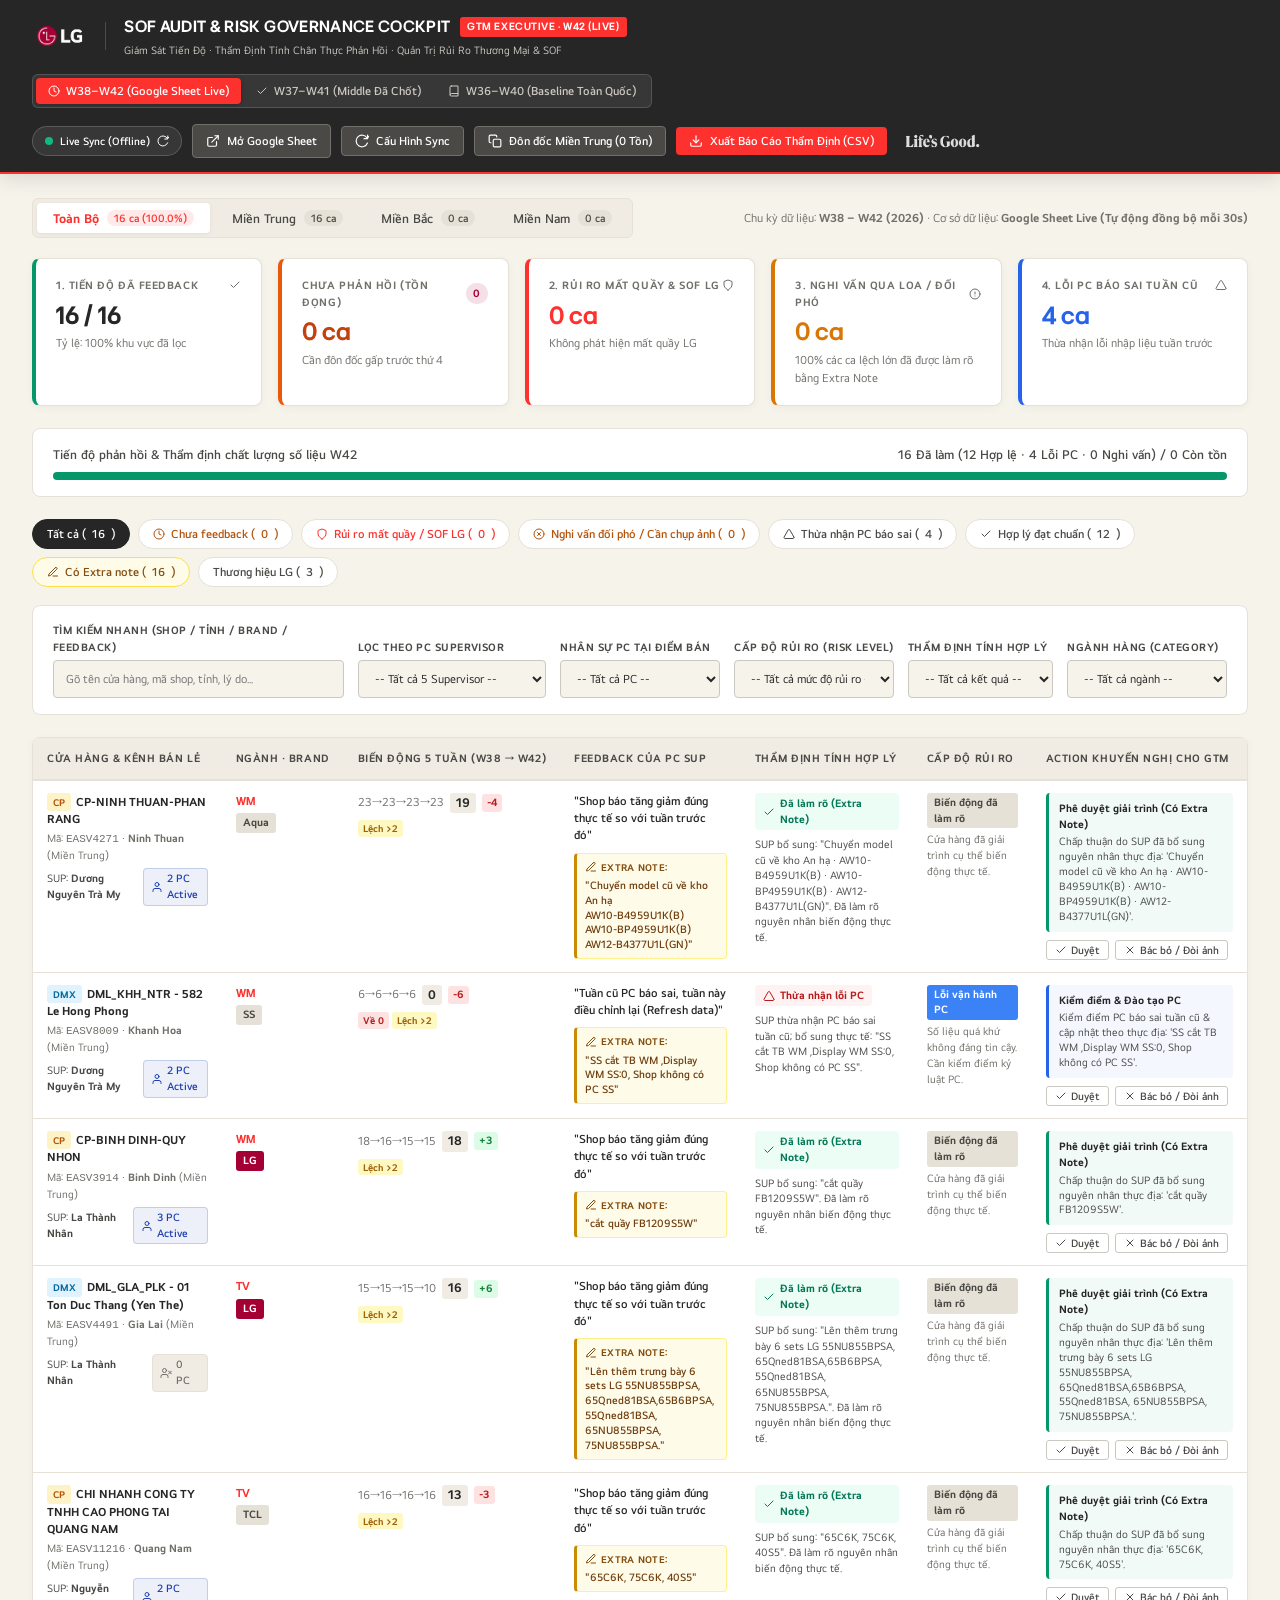
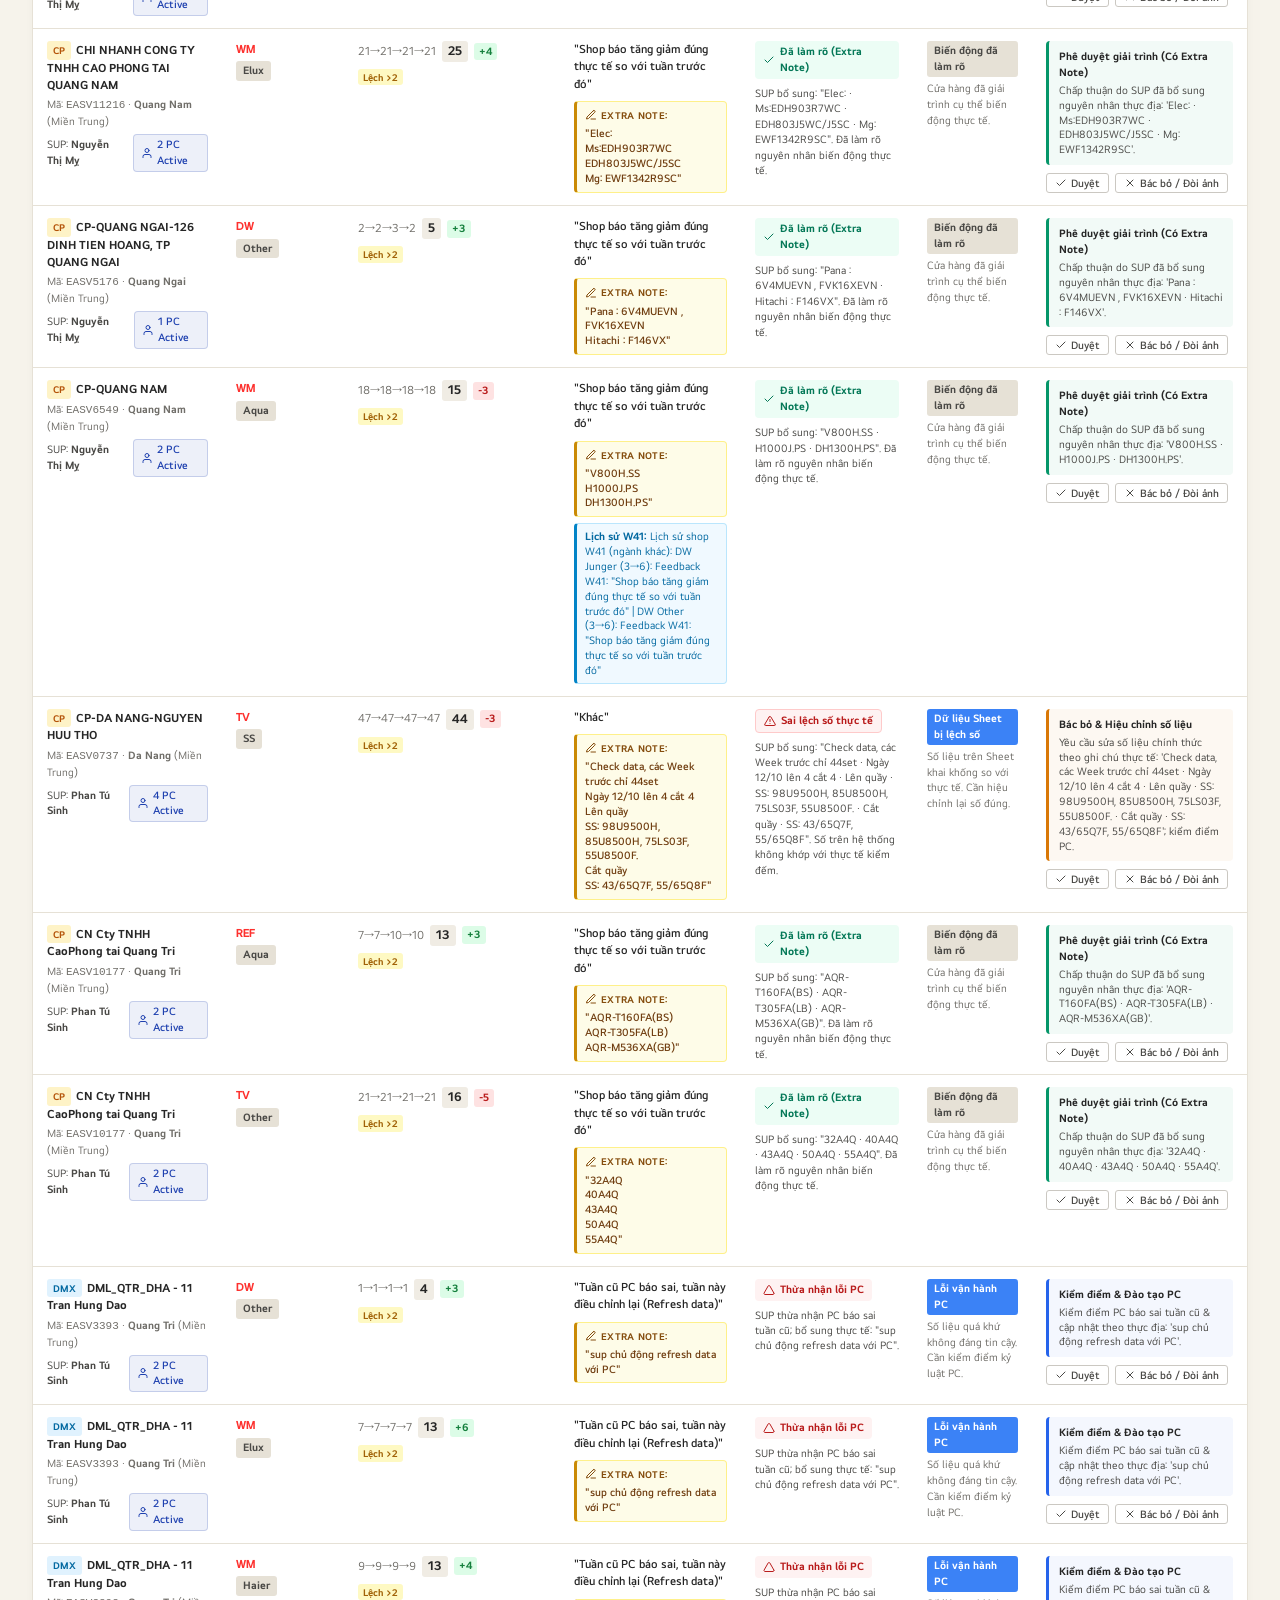
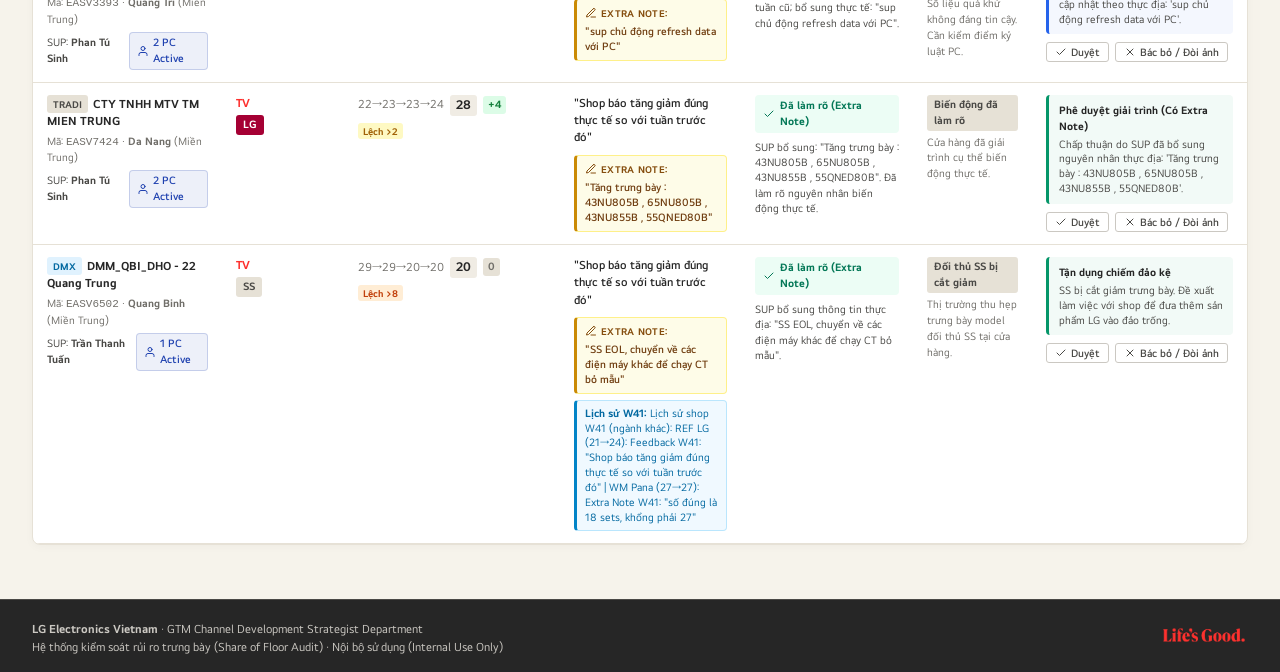
==== commit 4d813500: "Release v2.1.1: Sync 16/16 (100%) W42 feedback & Extra Notes" ====
--- a/app/index.html
+++ b/app/index.html
@@ -1534,7 +1534,7 @@
       </button>
       <button class="btn btn-secondary" id="btnUrgentPush" onclick="copyRegionalUrgentSummary()">
         <svg class="icon" viewBox="0 0 24 24"><rect x="9" y="9" width="13" height="13" rx="2" ry="2"/><path d="M5 15H4a2 2 0 0 1-2-2V4a2 2 0 0 1 2-2h9a2 2 0 0 1 2 2v1"/></svg>
-        <span id="btnUrgentPushText">Đôn đốc Miền Trung (7 Tồn)</span>
+        <span id="btnUrgentPushText">Đôn đốc Miền Trung (0 Tồn)</span>
       </button>
       <button class="btn btn-primary" onclick="exportAuditReportCSV()">
         <svg class="icon" viewBox="0 0 24 24"><path d="M21 15v4a2 2 0 0 1-2 2H5a2 2 0 0 1-2-2v-4"/><polyline points="7 10 12 15 17 10"/><line x1="12" y1="15" x2="12" y2="3"/></svg>
@@ -1575,16 +1575,16 @@
           <span>1. Tiến Độ Đã Feedback</span>
           <svg class="icon icon-sm" viewBox="0 0 24 24"><polyline points="20 6 9 17 4 12"/></svg>
         </div>
-        <div class="kpi-value" id="kpiDoneCount">9 / 16</div>
-        <div class="kpi-subtext" id="kpiDonePercent">Tỷ lệ: 56% khu vực đã lọc</div>
+        <div class="kpi-value" id="kpiDoneCount">16 / 16</div>
+        <div class="kpi-subtext" id="kpiDonePercent">Tỷ lệ: 100% khu vực đã lọc</div>
       </div>
 
       <div class="kpi-card kpi-pending" onclick="setQuickPill('PENDING')">
         <div class="kpi-label">
           <span>Chưa Phản Hồi (Tồn Đọng)</span>
-          <span class="badge-count badge-alert" id="kpiPendingBadge">7</span>
+          <span class="badge-count badge-alert" id="kpiPendingBadge">0</span>
         </div>
-        <div class="kpi-value" style="color: #c2410c;" id="kpiPendingCount">7 ca</div>
+        <div class="kpi-value" style="color: #c2410c;" id="kpiPendingCount">0 ca</div>
         <div class="kpi-subtext">Cần đôn đốc gấp trước thứ 4</div>
       </div>
 
@@ -1594,7 +1594,7 @@
           <svg class="icon icon-sm" viewBox="0 0 24 24"><path d="M12 22s8-4 8-10V5l-8-3-8 3v7c0 6 8 10 8 10z"/></svg>
         </div>
         <div class="kpi-value" style="color: var(--lg-active-red);" id="kpiRiskP0">0 ca</div>
-        <div class="kpi-subtext" id="kpiRiskSubtext">Chờ kết quả feedback từ SUP</div>
+        <div class="kpi-subtext" id="kpiRiskSubtext">Không phát hiện mất quầy LG</div>
       </div>
 
       <div class="kpi-card kpi-suspicious" onclick="setQuickPill('SUSPICIOUS')">
@@ -1620,10 +1620,10 @@
     <section class="progress-section">
       <div class="progress-header">
         <span id="progressBarTitle">Tiến độ phản hồi & Thẩm định chất lượng số liệu W42</span>
-        <span id="progressBarLabel">9 Đã làm / 7 Còn tồn</span>
+        <span id="progressBarLabel">16 Đã làm / 0 Còn tồn</span>
       </div>
       <div class="progress-bar-bg">
-        <div class="progress-bar-fill-done" id="barDone" style="width: 56%;"></div>
+        <div class="progress-bar-fill-done" id="barDone" style="width: 100%;"></div>
         <div class="progress-bar-fill-suspicious" id="barSuspicious" style="width: 0%;"></div>
       </div>
     </section>
@@ -1635,7 +1635,7 @@
       </button>
       <button class="pill-btn pill-warning" onclick="setQuickPill('PENDING')">
         <svg class="icon icon-sm" viewBox="0 0 24 24"><circle cx="12" cy="12" r="10"/><polyline points="12 6 12 12 16 14"/></svg>
-        Chưa feedback (<span id="pillPending">7</span>)
+        Chưa feedback (<span id="pillPending">0</span>)
       </button>
       <button class="pill-btn pill-danger" onclick="setQuickPill('COMMERCIAL_RISK')">
         <svg class="icon icon-sm" viewBox="0 0 24 24"><path d="M12 22s8-4 8-10V5l-8-3-8 3v7c0 6 8 10 8 10z"/></svg>
@@ -1651,11 +1651,11 @@
       </button>
       <button class="pill-btn" onclick="setQuickPill('PLAUSIBLE')">
         <svg class="icon icon-sm" viewBox="0 0 24 24"><polyline points="20 6 9 17 4 12"/></svg>
-        Hợp lý đạt chuẩn (<span id="pillPlausible">5</span>)
+        Hợp lý đạt chuẩn (<span id="pillPlausible">12</span>)
       </button>
       <button class="pill-btn" onclick="setQuickPill('HAS_EXTRA_NOTE')" style="border-color: #fde047; color: #854d0e; background: #fefce8;">
         <svg class="icon icon-sm" viewBox="0 0 24 24"><path d="M12 20h9"/><path d="M16.5 3.5a2.121 2.121 0 0 1 3 3L7 19l-4 1 1-4L16.5 3.5z"/></svg>
-        Có Extra note (<span id="pillExtraNote">6</span>)
+        Có Extra note (<span id="pillExtraNote">16</span>)
       </button>
       <button class="pill-btn" onclick="setQuickPill('LG_ONLY')">
         Thương hiệu LG (<span id="pillLG">3</span>)
@@ -2035,7 +2035,7 @@
           extraLower.includes('số đúng là') ||
           extraLower.includes('không phải') ||
           extraLower.includes('khổng phải') ||
-          extraLower.includes('sets') ||
+          extraLower.includes('check data') ||
           extraLower.includes('sai số') ||
           extraLower.includes('lệch số') ||
           extraLower.includes('nhập nhầm') ||
